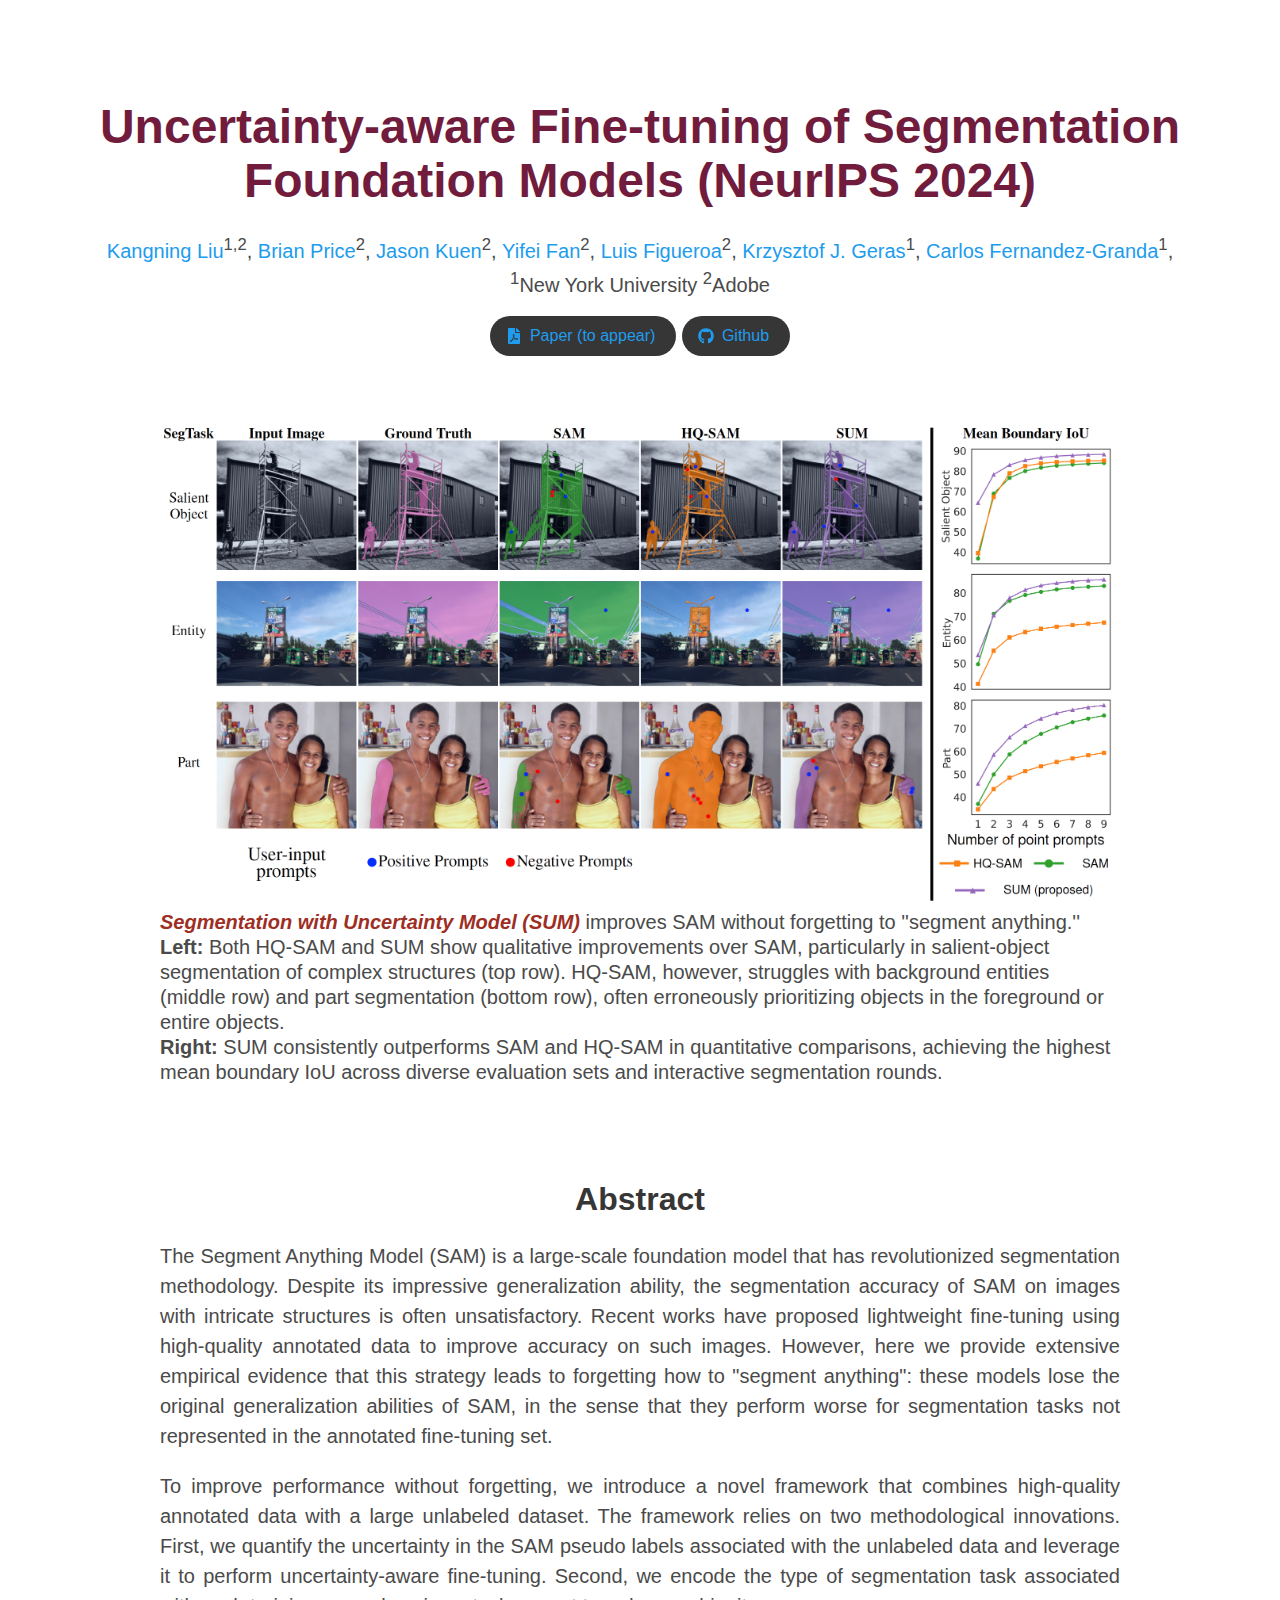
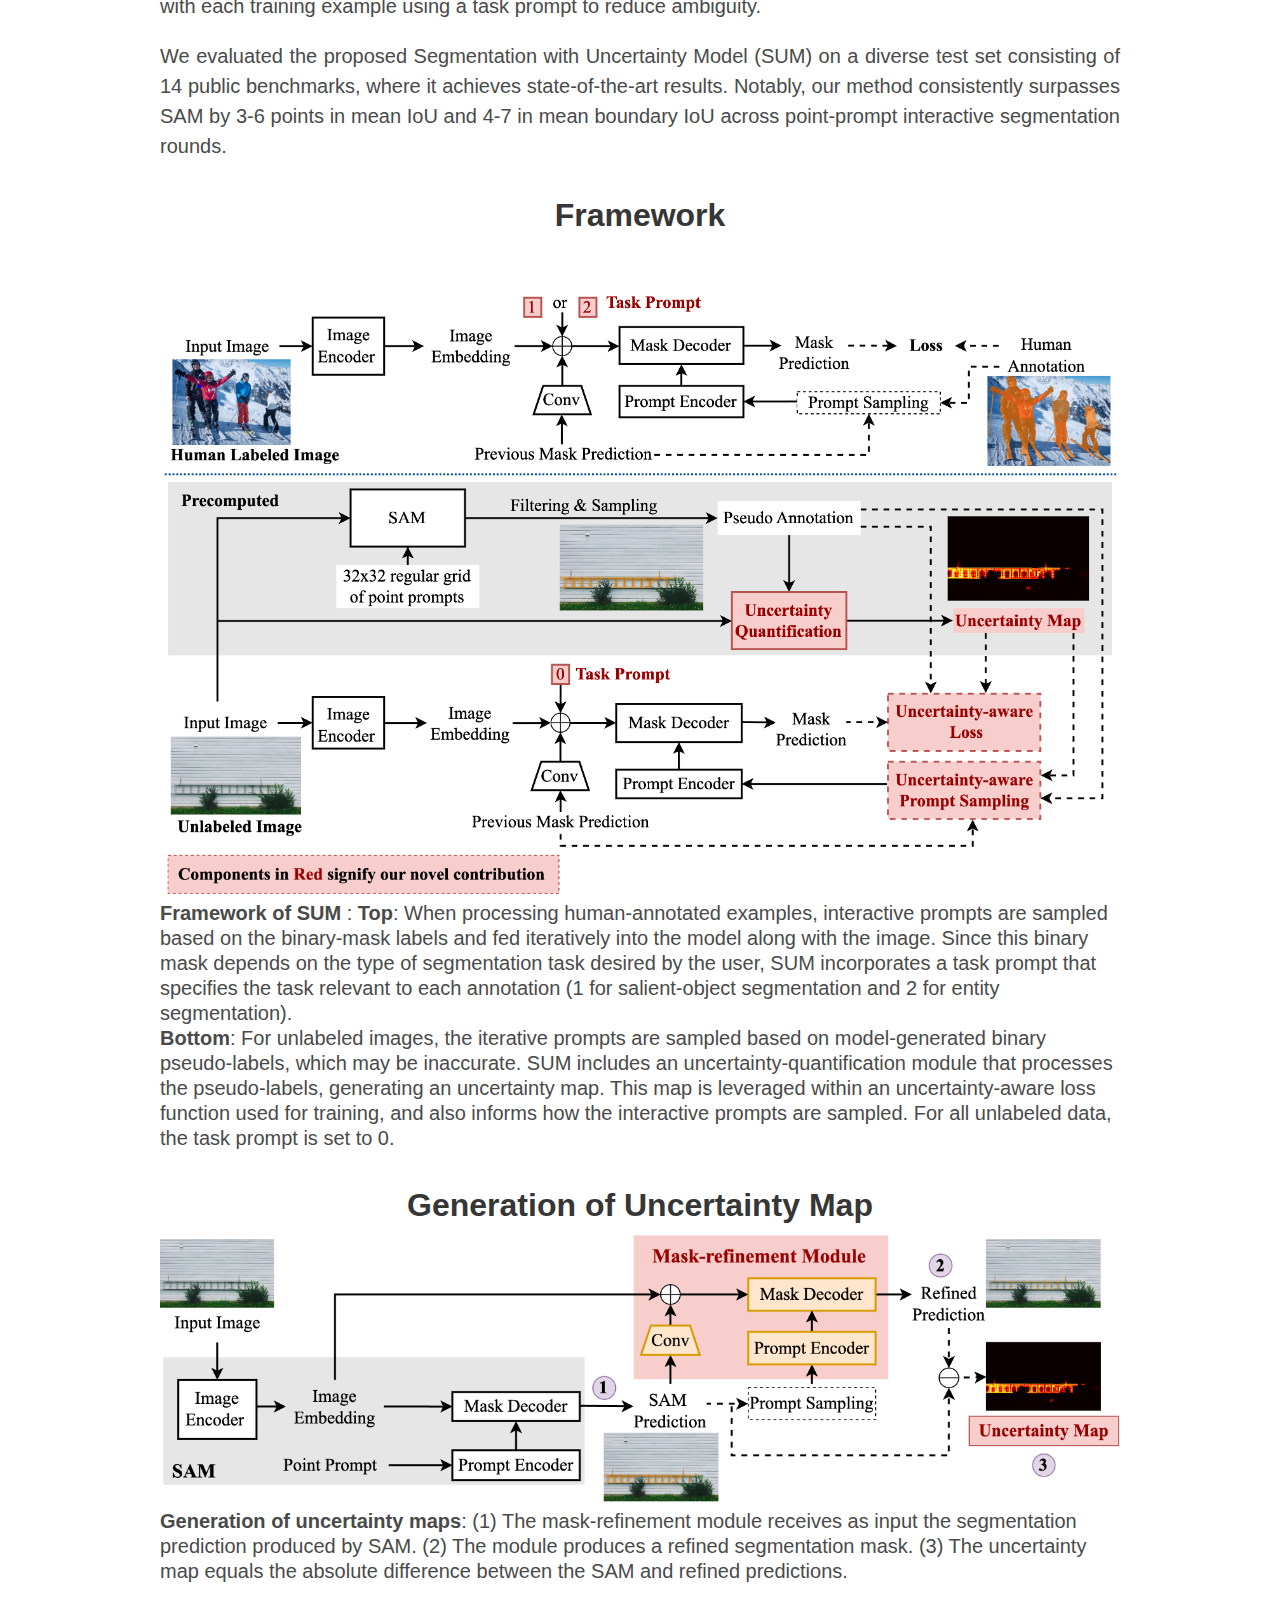
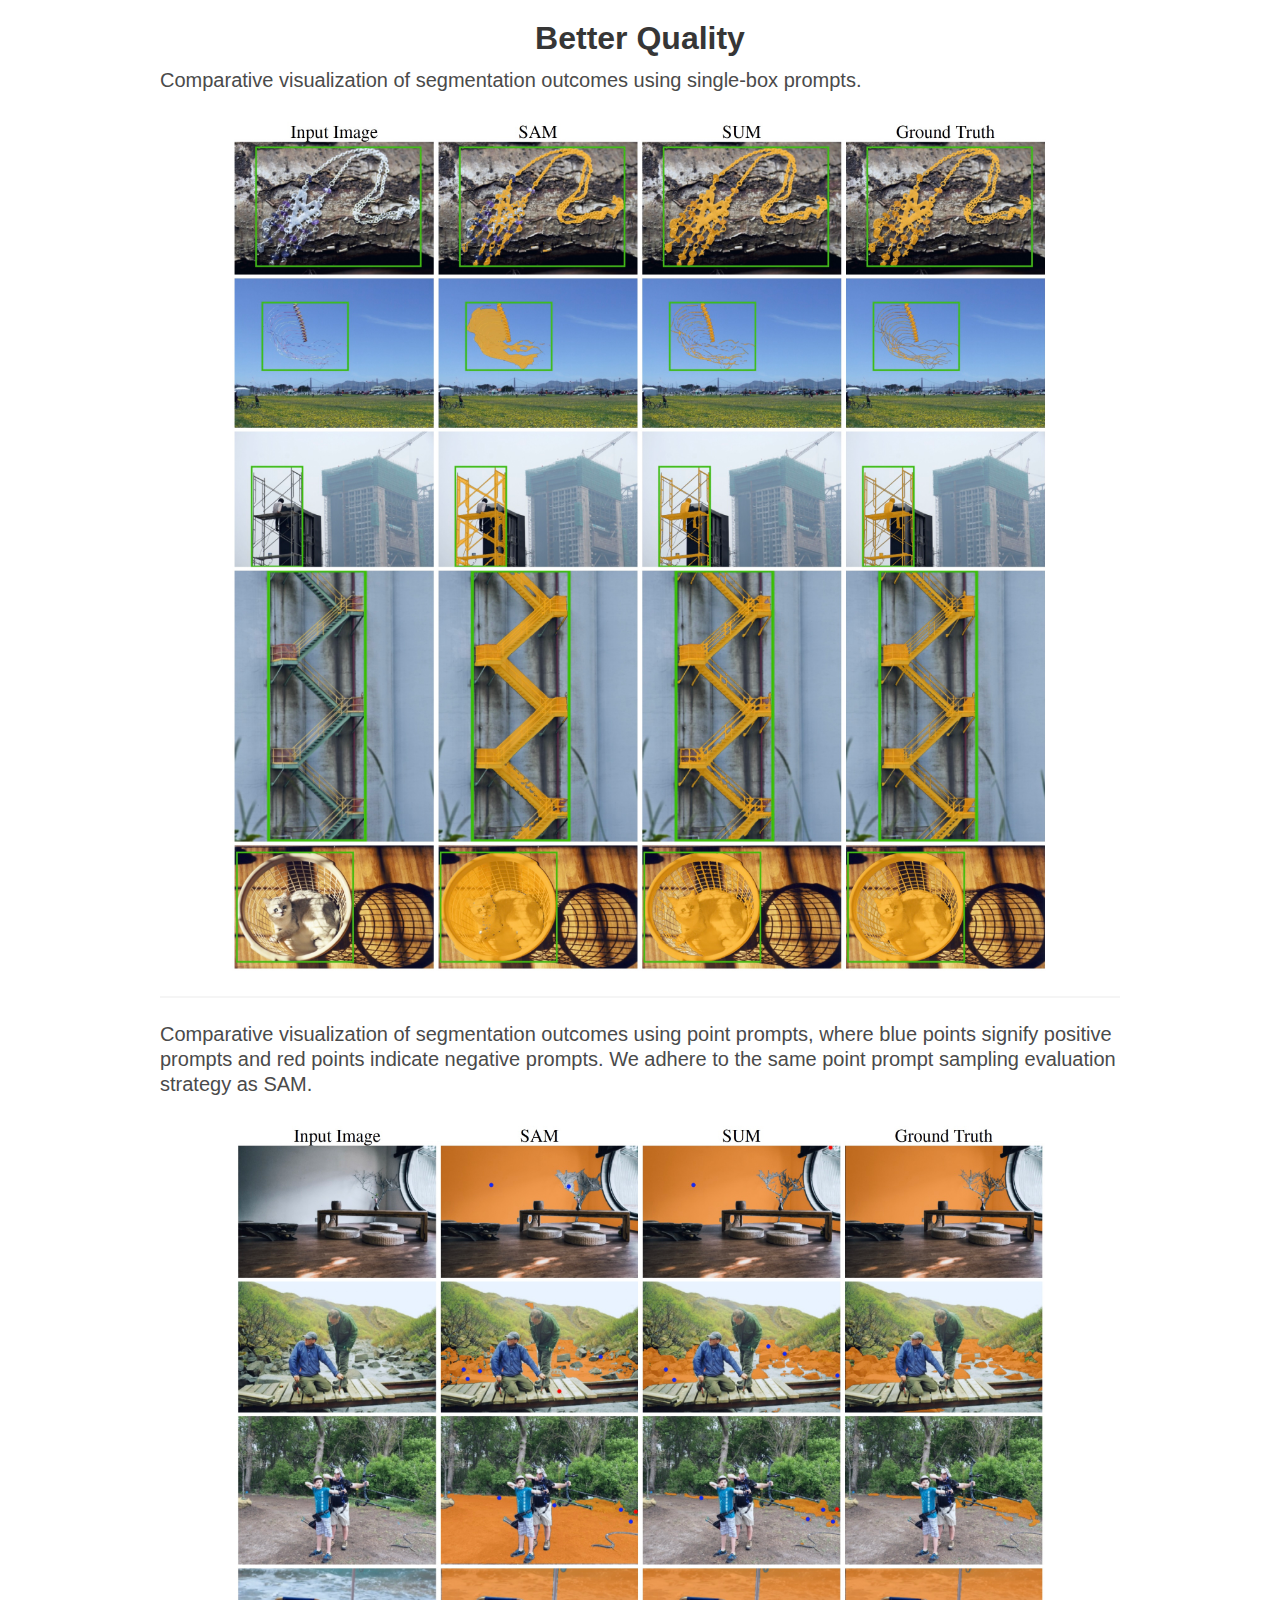
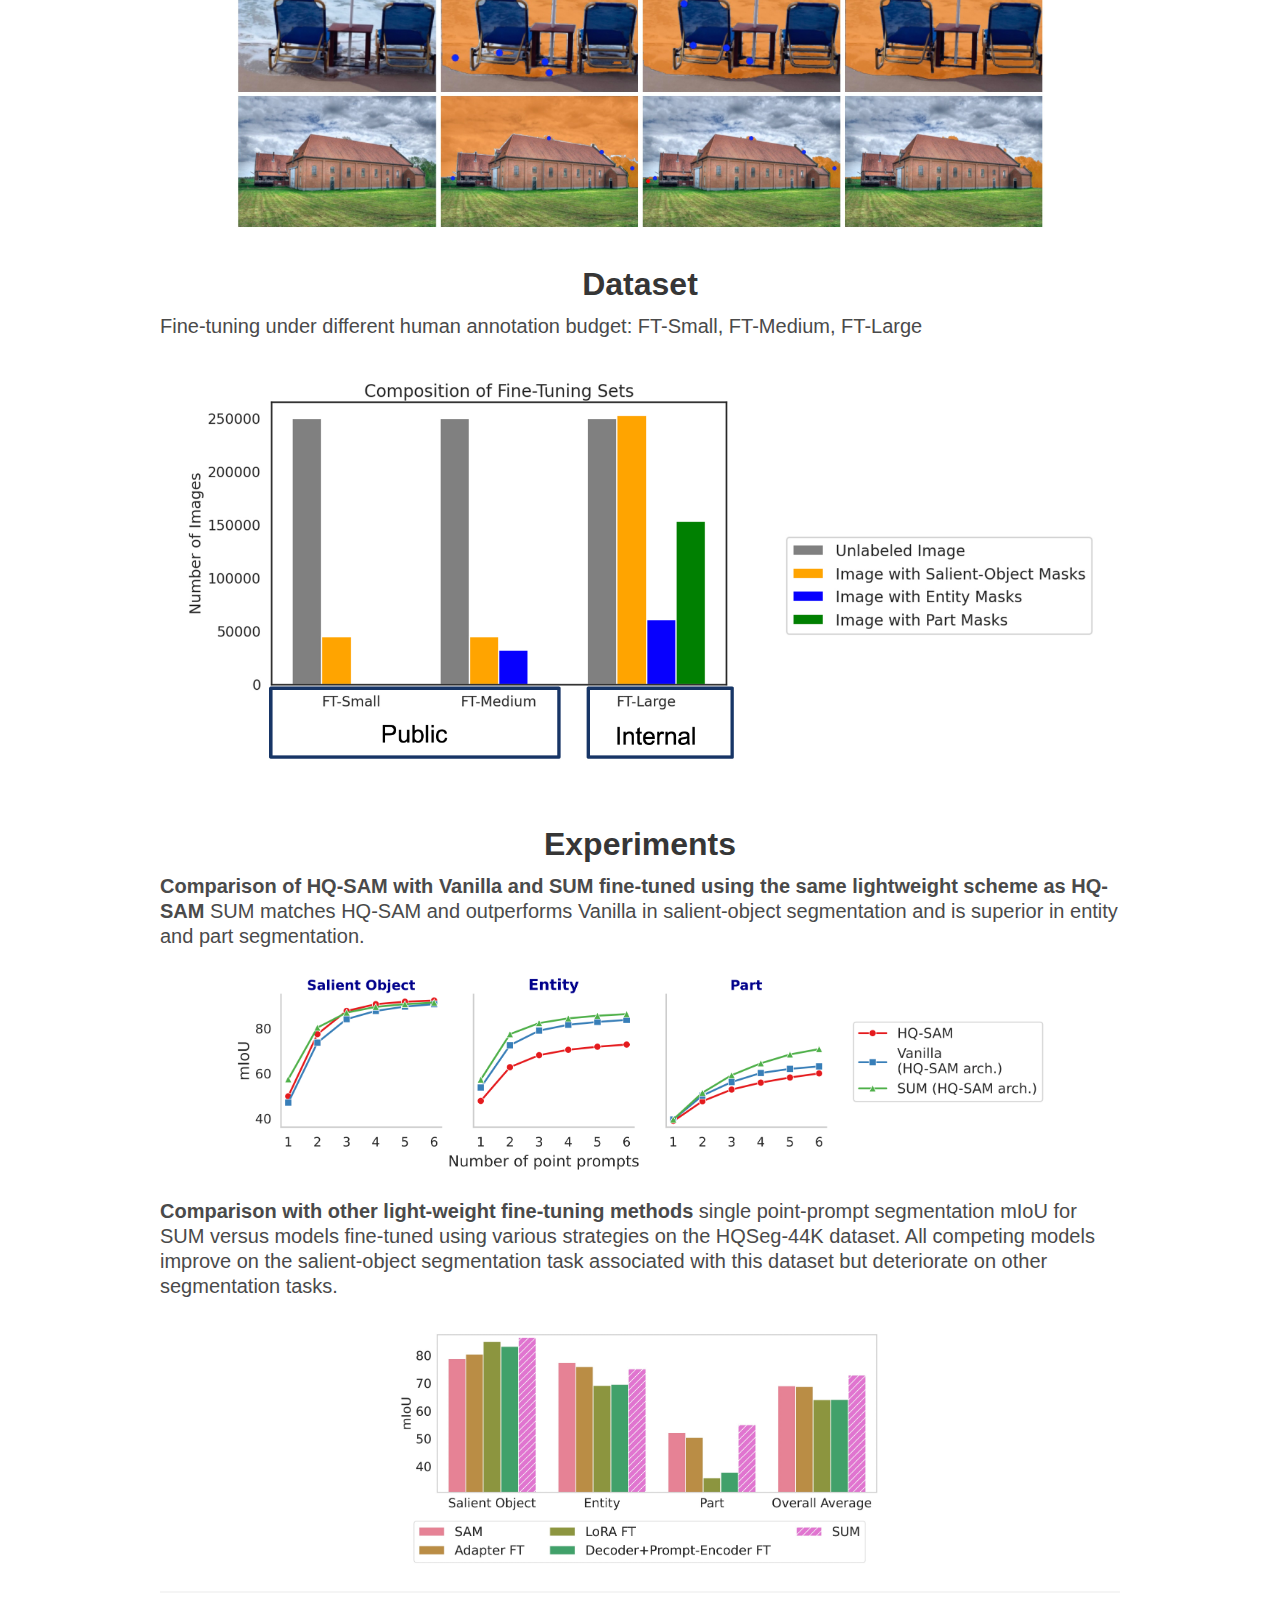
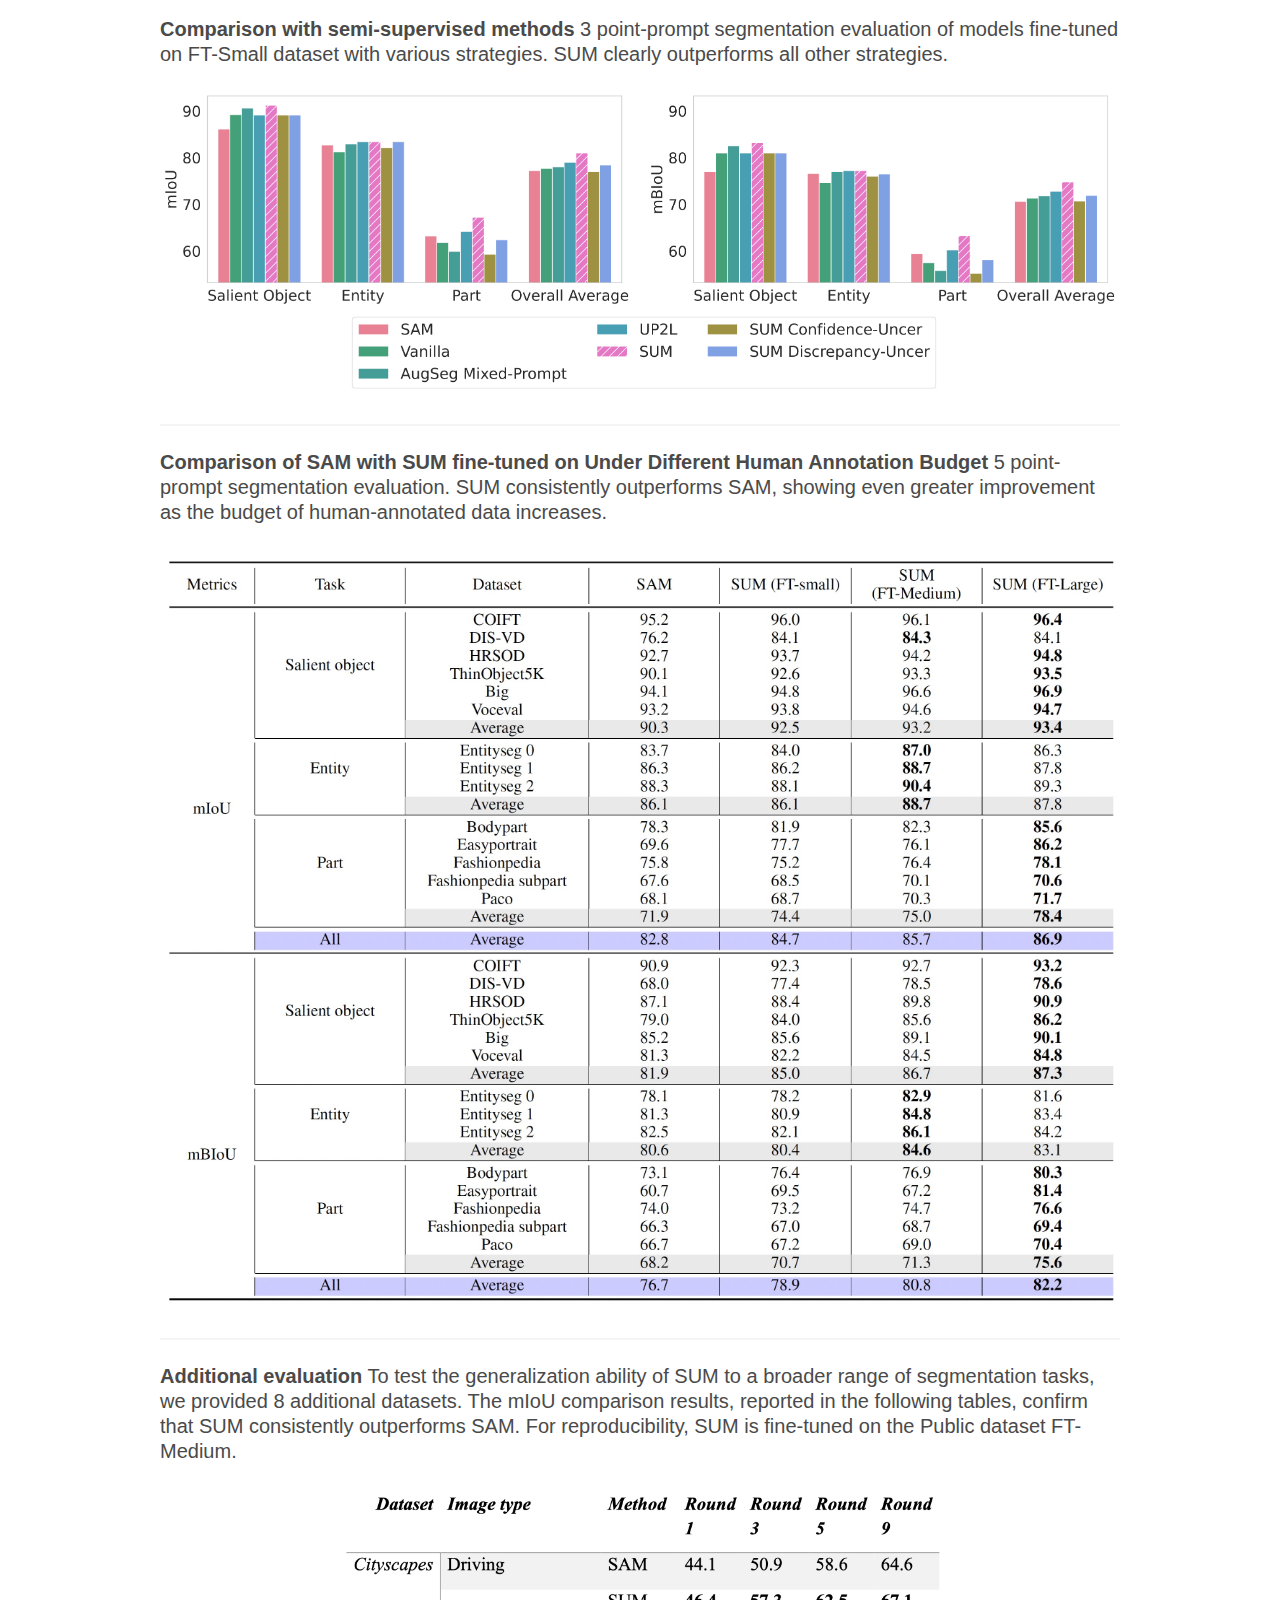
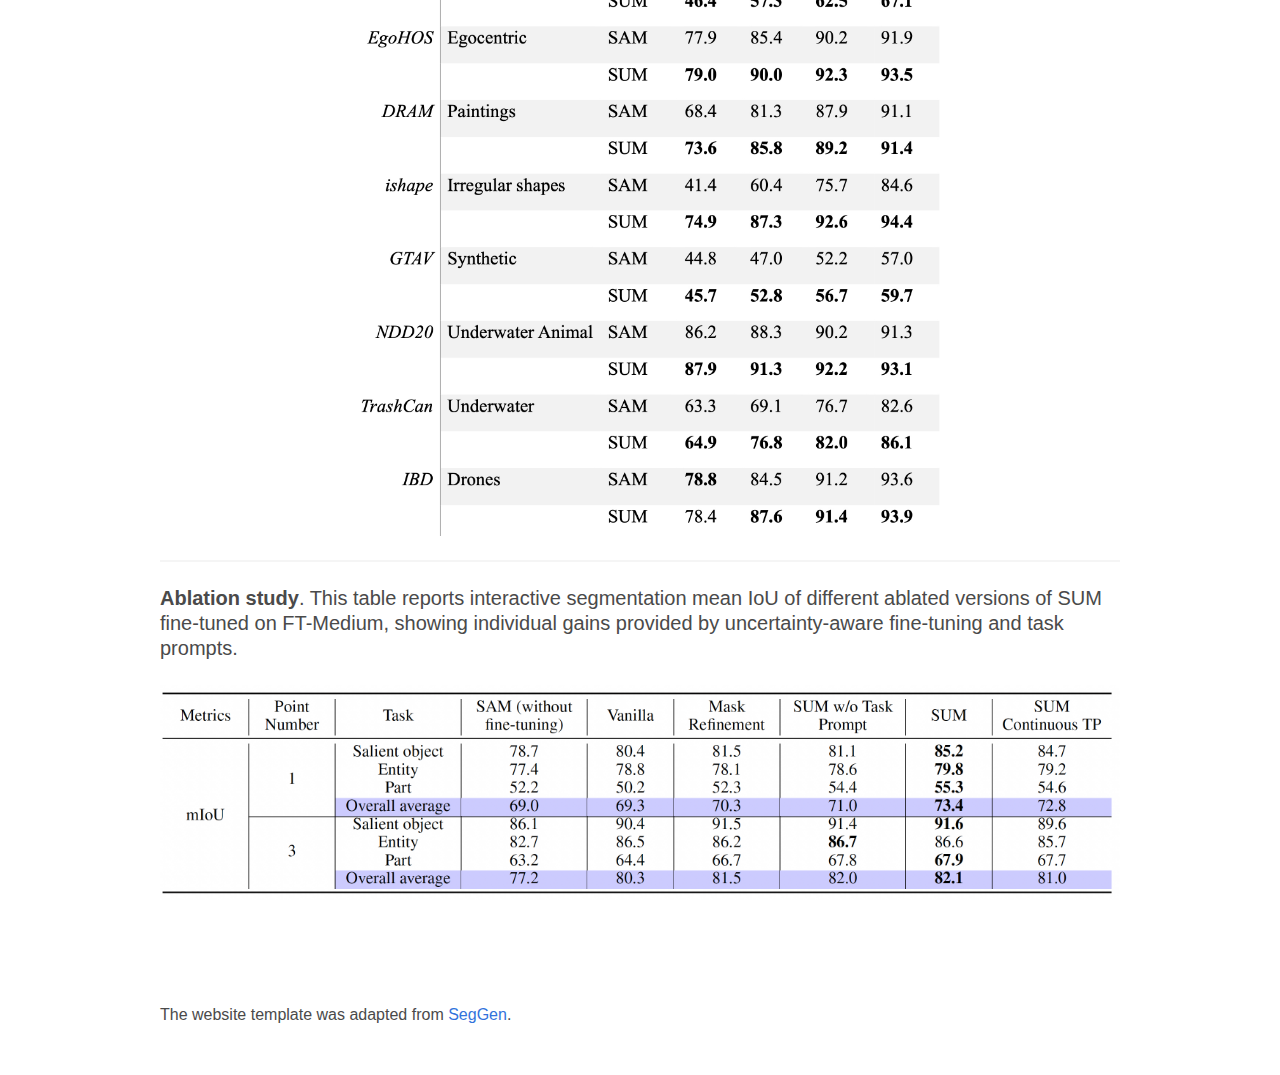
==== SUM_website/index.html @ d3a973ac "minor update" ====
<!DOCTYPE html>
<!-- saved from url=(0031)https://seggenerator.github.io/ -->
<html>
<head>
    <meta http-equiv="Content-Type" content="text/html; charset=UTF-8">

    <meta name="description" content="SegGen">
    <meta name="keywords" content="SegGen">
    <meta name="viewport" content="width=device-width, initial-scale=1">
    <!--    <meta property="og:image" content="./static/img/logo.png">-->
    <style type="text/css">svg:not(:root).svg-inline--fa {
        overflow: visible
    }

    .svg-inline--fa {
        display: inline-block;
        font-size: inherit;
        height: 1em;
        overflow: visible;
        vertical-align: -.125em
    }

    .svg-inline--fa.fa-lg {
        vertical-align: -.225em
    }

    .svg-inline--fa.fa-w-1 {
        width: .0625em
    }

    .svg-inline--fa.fa-w-2 {
        width: .125em
    }

    .svg-inline--fa.fa-w-3 {
        width: .1875em
    }

    .svg-inline--fa.fa-w-4 {
        width: .25em
    }

    .svg-inline--fa.fa-w-5 {
        width: .3125em
    }

    .svg-inline--fa.fa-w-6 {
        width: .375em
    }

    .svg-inline--fa.fa-w-7 {
        width: .4375em
    }

    .svg-inline--fa.fa-w-8 {
        width: .5em
    }

    .svg-inline--fa.fa-w-9 {
        width: .5625em
    }

    .svg-inline--fa.fa-w-10 {
        width: .625em
    }

    .svg-inline--fa.fa-w-11 {
        width: .6875em
    }

    .svg-inline--fa.fa-w-12 {
        width: .75em
    }

    .svg-inline--fa.fa-w-13 {
        width: .8125em
    }

    .svg-inline--fa.fa-w-14 {
        width: .875em
    }

    .svg-inline--fa.fa-w-15 {
        width: .9375em
    }

    .svg-inline--fa.fa-w-16 {
        width: 1em
    }

    .svg-inline--fa.fa-w-17 {
        width: 1.0625em
    }

    .svg-inline--fa.fa-w-18 {
        width: 1.125em
    }

    .svg-inline--fa.fa-w-19 {
        width: 1.1875em
    }

    .svg-inline--fa.fa-w-20 {
        width: 1.25em
    }

    .svg-inline--fa.fa-pull-left {
        margin-right: .3em;
        width: auto
    }

    .svg-inline--fa.fa-pull-right {
        margin-left: .3em;
        width: auto
    }

    .svg-inline--fa.fa-border {
        height: 1.5em
    }

    .svg-inline--fa.fa-li {
        width: 2em
    }

    .svg-inline--fa.fa-fw {
        width: 1.25em
    }

    .fa-layers svg.svg-inline--fa {
        bottom: 0;
        left: 0;
        margin: auto;
        position: absolute;
        right: 0;
        top: 0
    }

    .fa-layers {
        display: inline-block;
        height: 1em;
        position: relative;
        text-align: center;
        vertical-align: -.125em;
        width: 1em
    }

    .fa-layers svg.svg-inline--fa {
        -webkit-transform-origin: center center;
        transform-origin: center center
    }

    .fa-layers-counter, .fa-layers-text {
        display: inline-block;
        position: absolute;
        text-align: center
    }

    .fa-layers-text {
        left: 50%;
        top: 50%;
        -webkit-transform: translate(-50%, -50%);
        transform: translate(-50%, -50%);
        -webkit-transform-origin: center center;
        transform-origin: center center
    }

    .fa-layers-counter {
        background-color: #ff253a;
        border-radius: 1em;
        -webkit-box-sizing: border-box;
        box-sizing: border-box;
        color: #fff;
        height: 1.5em;
        line-height: 1;
        max-width: 5em;
        min-width: 1.5em;
        overflow: hidden;
        padding: .25em;
        right: 0;
        text-overflow: ellipsis;
        top: 0;
        -webkit-transform: scale(.25);
        transform: scale(.25);
        -webkit-transform-origin: top right;
        transform-origin: top right
    }

    .fa-layers-bottom-right {
        bottom: 0;
        right: 0;
        top: auto;
        -webkit-transform: scale(.25);
        transform: scale(.25);
        -webkit-transform-origin: bottom right;
        transform-origin: bottom right
    }

    .fa-layers-bottom-left {
        bottom: 0;
        left: 0;
        right: auto;
        top: auto;
        -webkit-transform: scale(.25);
        transform: scale(.25);
        -webkit-transform-origin: bottom left;
        transform-origin: bottom left
    }

    .fa-layers-top-right {
        right: 0;
        top: 0;
        -webkit-transform: scale(.25);
        transform: scale(.25);
        -webkit-transform-origin: top right;
        transform-origin: top right
    }

    .fa-layers-top-left {
        left: 0;
        right: auto;
        top: 0;
        -webkit-transform: scale(.25);
        transform: scale(.25);
        -webkit-transform-origin: top left;
        transform-origin: top left
    }

    .fa-lg {
        font-size: 1.3333333333em;
        line-height: .75em;
        vertical-align: -.0667em
    }

    .fa-xs {
        font-size: .75em
    }

    .fa-sm {
        font-size: .875em
    }

    .fa-1x {
        font-size: 1em
    }

    .fa-2x {
        font-size: 2em
    }

    .fa-3x {
        font-size: 3em
    }

    .fa-4x {
        font-size: 4em
    }

    .fa-5x {
        font-size: 5em
    }

    .fa-6x {
        font-size: 6em
    }

    .fa-7x {
        font-size: 7em
    }

    .fa-8x {
        font-size: 8em
    }

    .fa-9x {
        font-size: 9em
    }

    .fa-10x {
        font-size: 10em
    }

    .fa-fw {
        text-align: center;
        width: 1.25em
    }

    .fa-ul {
        list-style-type: none;
        margin-left: 2.5em;
        padding-left: 0
    }

    .fa-ul > li {
        position: relative
    }

    .fa-li {
        left: -2em;
        position: absolute;
        text-align: center;
        width: 2em;
        line-height: inherit
    }

    .fa-border {
        border: solid .08em #eee;
        border-radius: .1em;
        padding: .2em .25em .15em
    }

    .fa-pull-left {
        float: left
    }

    .fa-pull-right {
        float: right
    }

    .fa.fa-pull-left, .fab.fa-pull-left, .fal.fa-pull-left, .far.fa-pull-left, .fas.fa-pull-left {
        margin-right: .3em
    }

    .fa.fa-pull-right, .fab.fa-pull-right, .fal.fa-pull-right, .far.fa-pull-right, .fas.fa-pull-right {
        margin-left: .3em
    }

    .fa-spin {
        -webkit-animation: fa-spin 2s infinite linear;
        animation: fa-spin 2s infinite linear
    }

    .fa-pulse {
        -webkit-animation: fa-spin 1s infinite steps(8);
        animation: fa-spin 1s infinite steps(8)
    }

    @-webkit-keyframes fa-spin {
        0% {
            -webkit-transform: rotate(0);
            transform: rotate(0)
        }
        100% {
            -webkit-transform: rotate(360deg);
            transform: rotate(360deg)
        }
    }

    @keyframes fa-spin {
        0% {
            -webkit-transform: rotate(0);
            transform: rotate(0)
        }
        100% {
            -webkit-transform: rotate(360deg);
            transform: rotate(360deg)
        }
    }

    .fa-rotate-90 {
        -webkit-transform: rotate(90deg);
        transform: rotate(90deg)
    }

    .fa-rotate-180 {
        -webkit-transform: rotate(180deg);
        transform: rotate(180deg)
    }

    .fa-rotate-270 {
        -webkit-transform: rotate(270deg);
        transform: rotate(270deg)
    }

    .fa-flip-horizontal {
        -webkit-transform: scale(-1, 1);
        transform: scale(-1, 1)
    }

    .fa-flip-vertical {
        -webkit-transform: scale(1, -1);
        transform: scale(1, -1)
    }

    .fa-flip-both, .fa-flip-horizontal.fa-flip-vertical {
        -webkit-transform: scale(-1, -1);
        transform: scale(-1, -1)
    }

    :root .fa-flip-both, :root .fa-flip-horizontal, :root .fa-flip-vertical, :root .fa-rotate-180, :root .fa-rotate-270, :root .fa-rotate-90 {
        -webkit-filter: none;
        filter: none
    }

    .fa-stack {
        display: inline-block;
        height: 2em;
        position: relative;
        width: 2.5em
    }

    .fa-stack-1x, .fa-stack-2x {
        bottom: 0;
        left: 0;
        margin: auto;
        position: absolute;
        right: 0;
        top: 0
    }

    .svg-inline--fa.fa-stack-1x {
        height: 1em;
        width: 1.25em
    }

    .svg-inline--fa.fa-stack-2x {
        height: 2em;
        width: 2.5em
    }

    .fa-inverse {
        color: #fff
    }

    .sr-only {
        border: 0;
        clip: rect(0, 0, 0, 0);
        height: 1px;
        margin: -1px;
        overflow: hidden;
        padding: 0;
        position: absolute;
        width: 1px
    }

    .sr-only-focusable:active, .sr-only-focusable:focus {
        clip: auto;
        height: auto;
        margin: 0;
        overflow: visible;
        position: static;
        width: auto
    }

    .svg-inline--fa .fa-primary {
        fill: var(--fa-primary-color, currentColor);
        opacity: 1;
        opacity: var(--fa-primary-opacity, 1)
    }

    .svg-inline--fa .fa-secondary {
        fill: var(--fa-secondary-color, currentColor);
        opacity: .4;
        opacity: var(--fa-secondary-opacity, .4)
    }

    .svg-inline--fa.fa-swap-opacity .fa-primary {
        opacity: .4;
        opacity: var(--fa-secondary-opacity, .4)
    }

    .svg-inline--fa.fa-swap-opacity .fa-secondary {
        opacity: 1;
        opacity: var(--fa-primary-opacity, 1)
    }

    .svg-inline--fa mask .fa-primary, .svg-inline--fa mask .fa-secondary {
        fill: #000
    }

    .fad.fa-inverse {
        color: #fff
    }</style>


    <title>
        SUM: Uncertainty-aware Fine-tuning of Segmentation Foundation Models (NeurIPS 2024)
    </title>

    <script>
        window.dataLayer = window.dataLayer || [];

        function gtag() {
            dataLayer.push(arguments);
        }

        gtag('js', new Date());

        gtag('config', 'G-EDF010G6PN');


    </script>


    <script src="./files/jquery.min.js"></script>
    <script type="text/javascript" src="./files/jquery-1.11.0.min.js"></script>
    <script type="text/javascript" src="./files/jquery-migrate-1.2.1.min.js"></script>
    <script src="./files/interact.min.js"></script>

    <link href="./files/css" rel="stylesheet">

    <link rel="stylesheet" type="text/css" href="./files/slick.css">
    <link rel="stylesheet" type="text/css" href="./files/slick-theme.css">

    <link rel="stylesheet" href="./files/bulma.min.css">
    <link rel="stylesheet" href="./files/bulma-slider.min.css">
    <link rel="stylesheet" href="./files/fontawesome.all.min.css">
    <link rel="stylesheet" href="./files/academicons.min.css">
    <link rel="stylesheet" href="./files/index.css">

    <script defer="" src="./files/fontawesome.all.min.js"></script>
    <script src="./files/bulma-slider.min.js"></script>
    <script src="./files/index.js"></script>

</head>
<body style="">

<nav class="navbar" role="navigation" aria-label="main navigation">
    <div class="navbar-brand">
        <a role="button" class="navbar-burger" aria-label="menu" aria-expanded="false">
            <span aria-hidden="true"></span>
            <span aria-hidden="true"></span>
            <span aria-hidden="true"></span>
        </a>
    </div>
    <div class="navbar-menu">
        <div class="navbar-start" style="flex-grow: 1; justify-content: center;">
            <!-- <a class="navbar-item" href="https://sites.google.com/site/yhrspace/">
            <span class="icon">
                <i class="fas fa-home"></i>
            </span>
            </a> -->

            <!-- <div class="navbar-item has-dropdown is-hoverable">
              <a class="navbar-link">
                More Research
              </a>
              <div class="navbar-dropdown">
                <a class="navbar-item" href="https://hypernerf.github.io">
                  HyperNeRF
                </a>
                <a class="navbar-item" href="https://nerfies.github.io">
                  Nerfies
                </a>
                <a class="navbar-item" href="https://latentfusion.github.io">
                  LatentFusion
                </a>
                <a class="navbar-item" href="https://photoshape.github.io">
                  PhotoShape
                </a>
              </div>
            </div> -->
        </div>

    </div>
</nav>


<section class="hero">
    <div class="hero-body">
        <div class="container">
            <div class="columns is-centered">
                <!--        <div class="column is-2 has-text-centered">-->
                <!--          <img src="./files/logo.svg" height="100%" alt="logo">-->
                <!--        </div>-->
            </div>
            <div class="container has-text-centered">
                <h1 class="title is-1 publication-title">
                    <span style="color: #711c3d"> Uncertainty-aware Fine-tuning of Segmentation Foundation Models (NeurIPS 2024)</span>
                </h1>
                <div class="is-size-5 publication-authors">
                    <div class="author-block">
                        <a href="https://kangning-liu.github.io/">Kangning Liu</a><sup>1,2</sup>,
                    </div>
                    <div class="author-block">
                        <a href="https://research.adobe.com/person/brian-price/">Brian Price</a><sup>2</sup>,
                    </div>
                    <div class="author-block">
                        <a href="https://research.adobe.com/person/jason-kuen/">Jason Kuen</a><sup>2</sup>,
                    </div>
                    <div class="author-block">
                        <a href="https://openreview.net/profile?id=~Yifei_Fan1">Yifei Fan</a><sup>2</sup>,
                    </div>
                    <div class="author-block">
                        <a href="https://luisf.me/">Luis Figueroa</a><sup>2</sup>,
                    </div>
                    <div class="author-block">
                        <a href="https://cs.nyu.edu/~kgeras/">Krzysztof J. Geras</a><sup>1</sup>,
                    </div>
                    <div class="author-block">
                        <a href="https://math.nyu.edu/~cfgranda/">Carlos Fernandez-Granda</a><sup>1</sup>,
                    </div>
                    <div class="is-size-5 publication-authors">
                        <span class="author-block"><sup>1</sup>New York University</span>
                        <span class="author-block"><sup>2</sup>Adobe</span>
                    </div>
                    <!-- <div class="is-size-6 publication-authors">
                      <span class="author-block"><sup>*</sup>Most work done during internship at Adobe Research</span>
                    </div> -->

                    <div class="column has-text-centered">
                        <div class="publication-links">
                            <!-- PDF Link. -->
                            <!-- <span class="link-block">
                                <a href="https://arxiv.org/pdf/2106.13228.pdf"
                                   class="external-link button is-normal is-rounded is-dark">
                                  <span class="icon">
                                      <i class="fas fa-file-pdf"></i>
                                  </span>
                                  <span>Paper</span>
                                </a>
                              </span> -->
                            <span class="link-block">

                <a href="" class="external-link button is-normal is-rounded is-dark">
                    <span class="icon">
                      <svg class="svg-inline--fa fa-file-pdf fa-w-12" aria-hidden="true" focusable="false"
                           data-prefix="fas" data-icon="file-pdf" role="img" xmlns="http://www.w3.org/2000/svg"
                           viewBox="0 0 384 512" data-fa-i2svg=""><path fill="currentColor"
                                                                        d="M181.9 256.1c-5-16-4.9-46.9-2-46.9 8.4 0 7.6 36.9 2 46.9zm-1.7 47.2c-7.7 20.2-17.3 43.3-28.4 62.7 18.3-7 39-17.2 62.9-21.9-12.7-9.6-24.9-23.4-34.5-40.8zM86.1 428.1c0 .8 13.2-5.4 34.9-40.2-6.7 6.3-29.1 24.5-34.9 40.2zM248 160h136v328c0 13.3-10.7 24-24 24H24c-13.3 0-24-10.7-24-24V24C0 10.7 10.7 0 24 0h200v136c0 13.2 10.8 24 24 24zm-8 171.8c-20-12.2-33.3-29-42.7-53.8 4.5-18.5 11.6-46.6 6.2-64.2-4.7-29.4-42.4-26.5-47.8-6.8-5 18.3-.4 44.1 8.1 77-11.6 27.6-28.7 64.6-40.8 85.8-.1 0-.1.1-.2.1-27.1 13.9-73.6 44.5-54.5 68 5.6 6.9 16 10 21.5 10 17.9 0 35.7-18 61.1-61.8 25.8-8.5 54.1-19.1 79-23.2 21.7 11.8 47.1 19.5 64 19.5 29.2 0 31.2-32 19.7-43.4-13.9-13.6-54.3-9.7-73.6-7.2zM377 105L279 7c-4.5-4.5-10.6-7-17-7h-6v128h128v-6.1c0-6.3-2.5-12.4-7-16.9zm-74.1 255.3c4.1-2.7-2.5-11.9-42.8-9 37.1 15.8 42.8 9 42.8 9z"></path></svg>
                                <!-- <i class="fas fa-file-pdf"></i> Font Awesome fontawesome.com -->
                  </span>
                  <span>Paper (to appear)</span>
                </a>
            </span>



                            <span class="link-block">
              <a href="https://github.com/Kangningthu/SUM"
                 class="external-link button is-normal is-rounded is-dark">
                <span class="icon">
                    <i class="fab fa-github"></i>
                </span>
                <span>Github</span>
                </a>
            </span>
                            <!-- Dataset Link. -->
                            <!-- <span class="link-block">
                              <a href="https://github.com/google/hypernerf/releases/tag/v0.1"
                                 class="external-link button is-normal is-rounded is-dark">
                                <span class="icon">
                                    <i class="far fa-images"></i>
                                </span>
                                <span>Data</span>
                                </a>
                              </span> -->
                        </div>
                    </div>
                </div>
            </div>
        </div>
    </div>
</section>

<section class="hero teaser">
    <div class="hero-body">
        <div class="container is-max-desktop">
            <!-- <video id="teaser" autoplay controls muted loop playsinline height="100%">
              <source src="./static/images/teaser.mp4"
                      type="video/mp4">
            </video> -->
            <img src="./files/overall_result.jpg" height="100%">
            <h2 class="subtitle has-text">
                <font color="#9e2e23"><b><i>Segmentation with Uncertainty Model (SUM)</i></b></font> improves SAM
                without forgetting to ''segment anything.''
                <br>
                <b>Left:</b> Both HQ-SAM and SUM show qualitative improvements over SAM, particularly in salient-object
                segmentation of complex structures (top row). HQ-SAM, however, struggles with background entities
                (middle row) and part segmentation (bottom row), often erroneously prioritizing objects in the
                foreground or entire objects.
                <br>
                <b>Right:</b> SUM consistently outperforms SAM and HQ-SAM in quantitative comparisons, achieving the
                highest mean boundary IoU across diverse evaluation sets and interactive segmentation rounds.
            </h2>
        </div>
    </div>
</section>


<section class="section">
    <div class="container is-max-desktop">

        <!-- Abstract. -->
        <div class="columns is-centered has-text-centered">
            <div class="column is-full">
                <h2 class="title is-3">Abstract</h2>
                <div class="content has-text-justified" style="font-size: 20px;">
                    <p>
                        The Segment Anything Model (SAM) is a large-scale foundation model that has revolutionized
                        segmentation methodology. Despite its impressive generalization ability, the segmentation
                        accuracy of SAM on images with intricate structures is often unsatisfactory. Recent works have
                        proposed lightweight fine-tuning using high-quality annotated data to improve accuracy on such
                        images. However, here we provide extensive empirical evidence that this strategy leads to
                        forgetting how to "segment anything": these models lose the original generalization abilities of
                        SAM, in the sense that they perform worse for segmentation tasks not represented in the
                        annotated fine-tuning set.
                    </p>
                    <p>
                        To improve performance without forgetting, we introduce a novel framework that combines
                        high-quality annotated data with a large unlabeled dataset. The framework relies on two
                        methodological innovations. First, we quantify the uncertainty in the SAM pseudo labels
                        associated with the unlabeled data and leverage it to perform uncertainty-aware fine-tuning.
                        Second, we encode the type of segmentation task associated with each training example using a
                        task prompt to reduce ambiguity.
                    </p>
                    <p>
                        We evaluated the proposed Segmentation with Uncertainty Model (SUM) on a diverse test set
                        consisting of 14 public benchmarks, where it achieves state-of-the-art results. Notably, our
                        method consistently surpasses SAM by 3-6 points in mean IoU and 4-7 in mean boundary IoU across
                        point-prompt interactive segmentation rounds.
                    </p>
                </div>
            </div>
        </div>
        <!--/ Abstract. -->

        <!-- Paper video. -->
        <!-- <div class="columns is-centered has-text-centered">
          <div class="column is-four-fifths">
            <h2 class="title is-2">Video</h2>
            <div class="publication-video">
              <iframe width="640" height="480" src="https://www.youtube.com/embed/qzgdE_ghkaI"
                      title="YouTube video player" frameborder="0"
                      allow="accelerometer; clipboard-write; encrypted-media; gyroscope; picture-in-picture"
                      allowfullscreen></iframe>
            </div>
          </div>
        </div> -->
        <!--/ Paper video. -->
    </div>
</section>


<section class="hero teaser">
    <div class="hero-body">
        <div class="container is-max-desktop">
            <div class="columns is-centered has-text-centered">
                <h2 class="title is-3 centered">Framework</h2>
            </div>
            <div class="container is-max-desktop">
                <img src="./files/framework_website.png" height="100%">
                <h2 class="subtitle has-text">
                    <b>Framework of SUM </b>:
                    <b>Top</b>: When processing human-annotated examples, interactive prompts are sampled based on the
                    binary-mask labels and fed iteratively into the model along with the image. Since this binary mask
                    depends on the type of segmentation task desired by the user, SUM incorporates a task prompt that
                    specifies the task relevant to each annotation (1 for salient-object segmentation and 2 for entity
                    segmentation).
                    <br>
                    <b>Bottom</b>: For unlabeled images, the iterative prompts are sampled based on model-generated
                    binary pseudo-labels, which may be inaccurate. SUM includes an uncertainty-quantification module
                    that processes the pseudo-labels, generating an uncertainty map. This map is leveraged within an
                    uncertainty-aware loss function used for training, and also informs how the interactive prompts are
                    sampled. For all unlabeled data, the task prompt is set to 0.
                </h2>
            </div>
        </div>
    </div>
</section>


<section class="hero teaser">
    <div class="hero-body">
        <div class="container is-max-desktop">
            <div class="columns is-centered has-text-centered">
                <h2 class="title is-3 centered">Generation of Uncertainty Map</h2>
            </div>
            <div class="container is-max-desktop">
                <img src="./files/uncertaintyquantification.png" height="100%">
                <h2 class="subtitle has-text">
                    <b>Generation of uncertainty maps</b>: (1) The mask-refinement module receives as input the
                    segmentation prediction produced by SAM. (2) The module produces a refined segmentation mask. (3)
                    The uncertainty map equals the absolute difference between the SAM and refined predictions.
                </h2>
            </div>
        </div>
    </div>
</section>


<section class="hero teaser">
    <div class="hero-body">
        <div class="container is-max-desktop">
            <div class="columns is-centered has-text-centered">
                <h2 class="title is-3 centered">Better Quality</h2>
            </div>

            <div class="block">
                <h2 class="subtitle has-text">
                    Comparative visualization of segmentation outcomes using single-box prompts.
                </h2>
                <div style="display: grid; place-items: center;">
                    <img src="./files/example3.jpg" style="width: 85%; height: auto;"></div>
            </div>
            <hr>
            <div class="block">
                <h2 class="subtitle has-text">
                    Comparative visualization of segmentation outcomes using point prompts, where blue points signify
                    positive prompts and red points indicate negative prompts. We adhere to the same point prompt
                    sampling evaluation strategy as SAM.
                </h2>
                <div style="display: grid; place-items: center;">
                    <img src="./files/example2.jpg" style="width: 85%; height: auto;"></div>
            </div>
        </div>
    </div>
</section>


<section class="hero teaser">
    <div class="hero-body">
        <div class="container is-max-desktop">
            <div class="columns is-centered has-text-centered">
                <h2 class="title is-3 centered">Dataset</h2>
            </div>
            <h2 class="subtitle has-text">
                Fine-tuning under different human annotation budget: FT-Small, FT-Medium, FT-Large
            </h2>
            <img src="./files/fig_dataset.jpg" height="100%">
        </div>
    </div>
</section>


<section class="hero teaser">
    <div class="hero-body">
        <div class="container is-max-desktop">
            <div class="columns is-centered has-text-centered">
                <h2 class="title is-3 centered">Experiments</h2>
            </div>

            <div class="block">
                <h2 class="subtitle has-text">
                    <b> Comparison of HQ-SAM with Vanilla and SUM fine-tuned using the same lightweight
                        scheme as HQ-SAM</b> SUM matches HQ-SAM and outperforms Vanilla in salient-object segmentation
                    and is superior in entity and part segmentation.
                </h2>
                <div style="display: grid; place-items: center;">
                    <img src="./files/merged_iou_clean_HQSeg-44k-f1.png" style="width: 85%; height: auto;">
                </div>
            </div>


            <div class="block">
                <h2 class="subtitle has-text">
                    <b> Comparison with other light-weight fine-tuning methods</b> single point-prompt segmentation mIoU
                    for SUM versus models
                    fine-tuned using various strategies on the HQSeg-44K dataset. All competing models improve on the
                    salient-object segmentation task associated with this dataset but deteriorate on other segmentation
                    tasks.</h2>
                <div style="display: grid; place-items: center;">
                    <img src="./files/table_lw_ft.jpg" style="width: 50%; height: auto;">
                </div>
            </div>

            <hr>
            <div class="block">
                <h2 class="subtitle has-text">
                    <b>Comparison with semi-supervised methods</b> 3 point-prompt segmentation evaluation of models
                    fine-tuned on FT-Small dataset with various strategies. SUM clearly outperforms all other
                    strategies.
                </h2>
                <img src="./files/Semi_3point_seg_w_sum.png">
            </div>
            <!--       <img src="./files/table_ft_small.jpg">-->
            <hr>

            <div class="block">
                <h2 class="subtitle has-text">
                    <b> Comparison of SAM with SUM fine-tuned on Under Different Human Annotation Budget</b> 5
                    point-prompt
                    segmentation evaluation. SUM consistently outperforms SAM, showing even greater improvement as the
                    budget of human-annotated data increases.
                </h2>
                <img src="./files/table_sum_diff_budgets.jpg" style="width: 100%; height: auto;">
            </div>

            <hr>

            <div class="block">
                <h2 class="subtitle has-text">
                    <b> Additional evaluation</b> To test the generalization ability of SUM to a broader range of
                    segmentation tasks, we provided 8 additional datasets.
                    The mIoU comparison results, reported in the following tables, confirm that SUM consistently
                    outperforms
                    SAM. For reproducibility, SUM is fine-tuned on the Public dataset FT-Medium.
                </h2>
                <div style="display: grid; place-items: center;">
                    <img src="./files/table_additional_evaluation.jpg" style="width: 65%; height: auto;">
                </div>
            </div>

            <hr>

            <div class="block">
                <h2 class="subtitle has-text">
                    <b>Ablation study</b>. This table reports interactive segmentation mean IoU of different ablated
                    versions of SUM fine-tuned on FT-Medium, showing individual gains provided by uncertainty-aware
                    fine-tuning and task prompts.
                </h2>
                <img src="./files/table_ablation.jpg">
            </div>
        </div>
    </div>
    <!--    </div>-->
</section>


<!--<section class="section" id="BibTeX">-->
<!--  <div class="container content is-max-desktop">-->
<!--    <h2 class="title">BibTeX</h2>-->
<!--    <pre><code>@article{liu,-->
<!--  title={Uncertainty-aware Fine-tuning of Segmentation Foundation Models},-->
<!--  author={Liu, Kangning; Price, Brian; Kuen, Jason; Fan, Yifei; Wei, Zijun; Figueroa, Luis; J. Geras, Krzysztof; Fernandez-Granda., Carlos},-->
<!--  journal={NeurIPS},-->
<!--  year={2024}-->
<!--}</code></pre>-->
<!--  </div>-->
<!--</section>-->


<section class="section" id="acknowledgements">
    <div class="container content is-max-desktop">
        The website template was adapted from
        <a href="https://seggenerator.github.io/">SegGen</a>.
    </div>
</section>


<script type="text/javascript" src="./files/slick.min.js"></script>


</body>
</html>
---- SUM_website/files/academicons.min.css ----
@font-face {font-family: 'Academicons';font-style: normal;font-weight: 400;font-display: block;src:url('../fonts/academicons.eot');src:url('../fonts/academicons.eot') format('embedded-opentype'), url('../fonts/academicons.ttf') format('truetype'), url('../fonts/academicons.woff') format('woff'), url('../fonts/academicons.svg') format('svg');}.ai {font-family: 'Academicons';font-weight: 400;-moz-osx-font-smoothing: grayscale;-webkit-font-smoothing: antialiased;display: inline-block;font-style: normal;font-variant: normal;text-rendering: auto;line-height: 1;}.ai-academia:before {content: "\e9af";}.ai-academia-square:before {content: "\e93d";}.ai-acclaim:before {content: "\e92e";}.ai-acclaim-square:before {content: "\e93a";}.ai-acm:before {content: "\e93c";}.ai-acm-square:before {content: "\e95d";}.ai-acmdl:before {content: "\e96a";}.ai-acmdl-square:before {content: "\e9d3";}.ai-ads:before {content: "\e9cb";}.ai-ads-square:before {content: "\e94a";}.ai-africarxiv:before {content: "\e91b";}.ai-africarxiv-square:before {content: "\e90b";}.ai-archive:before {content: "\e955";}.ai-archive-square:before {content: "\e956";}.ai-arxiv:before {content: "\e974";}.ai-arxiv-square:before {content: "\e9a6";}.ai-biorxiv:before {content: "\e9a2";}.ai-biorxiv-square:before {content: "\e98b";}.ai-ceur:before {content: "\e96d";}.ai-ceur-square:before {content: "\e92f";}.ai-ciencia-vitae:before {content: "\e912";}.ai-ciencia-vitae-square:before {content: "\e913";}.ai-clarivate:before {content: "\e924";}.ai-clarivate-square:before {content: "\e925";}.ai-closed-access:before {content: "\e942";}.ai-closed-access-square:before {content: "\e943";}.ai-conversation:before {content: "\e94c";}.ai-conversation-square:before {content: "\e915";}.ai-coursera:before {content: "\e95f";}.ai-coursera-square:before {content: "\e97f";}.ai-crossref:before {content: "\e918";}.ai-crossref-square:before {content: "\e919";}.ai-cv:before {content: "\e9a5";}.ai-cv-square:before {content: "\e90a";}.ai-datacite:before {content: "\e91c";}.ai-datacite-square:before {content: "\e91d";}.ai-dataverse:before {content: "\e9f7";}.ai-dataverse-square:before {content: "\e9e4";}.ai-dblp:before {content: "\e94f";}.ai-dblp-square:before {content: "\e93f";}.ai-depsy:before {content: "\e97a";}.ai-depsy-square:before {content: "\e94b";}.ai-doi:before {content: "\e97e";}.ai-doi-square:before {content: "\e98f";}.ai-dryad:before {content: "\e97c";}.ai-dryad-square:before {content: "\e98c";}.ai-elsevier:before {content: "\e961";}.ai-elsevier-square:before {content: "\e910";}.ai-figshare:before {content: "\e981";}.ai-figshare-square:before {content: "\e9e7";}.ai-google-scholar:before {content: "\e9d4";}.ai-google-scholar-square:before {content: "\e9f9";}.ai-hal:before {content: "\e92c";}.ai-hal-square:before {content: "\e92d";}.ai-hypothesis:before {content: "\e95a";}.ai-hypothesis-square:before {content: "\e95b";}.ai-ideas-repec:before {content: "\e9ed";}.ai-ideas-repec-square:before {content: "\e9f8";}.ai-ieee:before {content: "\e929";}.ai-ieee-square:before {content: "\e9b9";}.ai-impactstory:before {content: "\e9cf";}.ai-impactstory-square:before {content: "\e9aa";}.ai-inaturalist:before {content: "\e900";}.ai-inaturalist-square:before {content: "\e901";}.ai-inpn:before {content: "\e902";}.ai-inpn-square:before {content: "\e903";}.ai-inspire:before {content: "\e9e9";}.ai-inspire-square:before {content: "\e9fe";}.ai-isidore:before {content: "\e936";}.ai-isidore-square:before {content: "\e954";}.ai-isni:before {content: "\e957";}.ai-isni-square:before {content: "\e958";}.ai-jstor:before {content: "\e938";}.ai-jstor-square:before {content: "\e944";}.ai-lattes:before {content: "\e9b3";}.ai-lattes-square:before {content: "\e99c";}.ai-mathoverflow:before {content: "\e9f6";}.ai-mathoverflow-square:before {content: "\e97b";}.ai-mendeley:before {content: "\e9f0";}.ai-mendeley-square:before {content: "\e9f3";}.ai-moodle:before {content: "\e907";}.ai-moodle-square:before {content: "\e908";}.ai-mtmt:before {content: "\e950";}.ai-mtmt-square:before {content: "\e951";}.ai-nakala:before {content: "\e940";}.ai-nakala-square:before {content: "\e941";}.ai-obp:before {content: "\e92a";}.ai-obp-square:before {content: "\e92b";}.ai-open-access:before {content: "\e939";}.ai-open-access-square:before {content: "\e9f4";}.ai-open-data:before {content: "\e966";}.ai-open-data-square:before {content: "\e967";}.ai-open-materials:before {content: "\e968";}.ai-open-materials-square:before {content: "\e969";}.ai-openedition:before {content: "\e946";}.ai-openedition-square:before {content: "\e947";}.ai-orcid:before {content: "\e9d9";}.ai-orcid-square:before {content: "\e9c3";}.ai-osf:before {content: "\e9ef";}.ai-osf-square:before {content: "\e931";}.ai-overleaf:before {content: "\e914";}.ai-overleaf-square:before {content: "\e98d";}.ai-philpapers:before {content: "\e98a";}.ai-philpapers-square:before {content: "\e96f";}.ai-piazza:before {content: "\e99a";}.ai-piazza-square:before {content: "\e90c";}.ai-preregistered:before {content: "\e906";}.ai-preregistered-square:before {content: "\e96b";}.ai-protocols:before {content: "\e952";}.ai-protocols-square:before {content: "\e953";}.ai-psyarxiv:before {content: "\e90e";}.ai-psyarxiv-square:before {content: "\e90f";}.ai-publons:before {content: "\e937";}.ai-publons-square:before {content: "\e94e";}.ai-pubmed:before {content: "\e99f";}.ai-pubmed-square:before {content: "\e97d";}.ai-pubpeer:before {content: "\e922";}.ai-pubpeer-square:before {content: "\e923";}.ai-researcherid:before {content: "\e91a";}.ai-researcherid-square:before {content: "\e95c";}.ai-researchgate:before {content: "\e95e";}.ai-researchgate-square:before {content: "\e99e";}.ai-ror:before {content: "\e948";}.ai-ror-square:before {content: "\e949";}.ai-sci-hub:before {content: "\e959";}.ai-sci-hub-square:before {content: "\e905";}.ai-scirate:before {content: "\e98e";}.ai-scirate-square:before {content: "\e99d";}.ai-scopus:before {content: "\e91e";}.ai-scopus-square:before {content: "\e91f";}.ai-semantic-scholar:before {content: "\e96e";}.ai-semantic-scholar-square:before {content: "\e96c";}.ai-springer:before {content: "\e928";}.ai-springer-square:before {content: "\e99b";}.ai-ssrn:before {content: "\e916";}.ai-ssrn-square:before {content: "\e917";}.ai-stackoverflow:before {content: "\e920";}.ai-stackoverflow-square:before {content: "\e921";}.ai-viaf:before {content: "\e933";}.ai-viaf-square:before {content: "\e934";}.ai-wiley:before {content: "\e926";}.ai-wiley-square:before {content: "\e927";}.ai-zenodo:before {content: "\e911";}.ai-zotero:before {content: "\e962";}.ai-zotero-square:before {content: "\e932";}.ai-lg {font-size: 1.33333em;line-height: 0.75em;vertical-align: -.0667em;}.ai-xs {font-size: .75em;}.ai-sm {font-size: .875em;}.ai-1x {font-size: 1em;}.ai-2x {font-size: 2em;}.ai-3x {font-size: 3em;}.ai-4x {font-size: 4em;}.ai-5x {font-size: 5em;}.ai-6x {font-size: 6em;}.ai-7x {font-size: 7em;}.ai-8x {font-size: 8em;}.ai-9x {font-size: 9em;}.ai-10x {font-size: 10em;}.ai-fw {text-align: center;width: 1.25em;}.ai-ul {list-style-type: none;margin-left: 2.5em;padding-left: 0;}.ai-ul > li {position: relative;}.ai-li {left: -2em;position: absolute;text-align: center;width: 2em;line-height: inherit;}.ai-border {border: solid 0.08em #eee;border-radius: .1em;padding: .2em .25em .15em;}.ai-pull-left {float: left;}.ai-pull-right {float: right;}.ai.ai-pull-left {margin-right: .3em;}.ai.ai-pull-right {margin-right: .3em;}.ai-stack {display: inline-block;height: 2em;line-height: 2em;position: relative;vertical-align: middle;width: 2.5em;}.ai-stack-1x, .ai-stack-2x {left: 0;position: absolute;text-align: center;width: 100%;}.ai-stack-1x {line-height: inherit;}.ai-stack-2x {font-size: 2em;}.ai-inverse {color: #fff;}
---- SUM_website/files/index.css ----
body {
  font-family: 'Noto Sans', sans-serif;
}


.footer .icon-link {
    font-size: 25px;
    color: #000;
}

.link-block a {
    margin-top: 5px;
    margin-bottom: 5px;
}

.is-smallcaps {
  font-variant: small-caps;
}


.author-block {
  display: inline-block;
}

.author-portrait {
  overflow: hidden;
  width: 128px;
  height: 128px;
  font-size: 0;
  margin: auto;
}
.author-portrait img {
    border-radius: 50%;
    width: 140px;
    position: relative;
}

.author-portrait .depth {
}


.teaser .hero-body {
  padding-top: 0;
  padding-bottom: 3rem;
}

.teaser {
  font-family: 'Google Sans', sans-serif;
}


.publication-title {
}

.publication-banner {
  max-height: parent;

}

.publication-banner video {
  position: relative;
  left: auto;
  top: auto;
  transform: none;
  object-fit: fit;
}

.publication-header .hero-body {
}

.publication-title {
    font-family: 'Google Sans', sans-serif;
}

.publication-authors {
    font-family: 'Google Sans', sans-serif;
}

.publication-venue {
    color: #555;
    width: fit-content;
    font-weight: bold;
}

.publication-awards {
    color: #ff3860;
    width: fit-content;
    font-weight: bolder;
}

.publication-authors {
}

.publication-authors a {
   color: hsl(204, 86%, 53%) !important;
}

.publication-authors a:hover {
    text-decoration: underline;
}

.publication-banner img {
}

.publication-authors {
  /*color: #4286f4;*/
}

.publication-video {
    position: relative;
    width: 100%;
    height: 0;
    padding-bottom: 56.25%;

    overflow: hidden;
    border-radius: 10px !important;
}

.publication-video iframe {
    position: absolute;
    top: 0;
    left: 0;
    width: 100%;
    height: 100%;
}

.publication-body img {
}

/*
.results-carousel {
  overflow: hidden;
}
*/

.slick-prev {

}

.results-carousel > div {
  text-align: center;
}

.results-carousel .results-item {
  display: inline-block;
  width: fit-content;
  overflow: hidden;
  padding: 0;
  font-size: 0;
  justify-content: center; /* Horizontally center */
  align-items: center;     /* Vertically center */
}

.results-item figcaption {
    display: block;
    text-align: center;
    font-size: 20px;
    padding: 5px 0;
    color: #f7a7a7; /* Adjust color as needed */
}

.results-carousel video {
  margin: 0;
}


.interpolation-panel {
  background: #f5f5f5;
  border-radius: 10px;
}

.interpolation-panel .interpolation-image {
  width: 100%;
  border-radius: 5px;
}

.interpolation-video-column {
}

.interpolation-panel .slider {
  margin: 0 !important;
}

.interpolation-panel .slider {
  margin: 0 !important;
}

#interpolation-image-wrapper {
  width: 100%;
}
#interpolation-image-wrapper img {
  border-radius: 5px;
}


.level-set-slices {
  width: 100%;
  height: 250px;
  border: 1px solid #eee;
  border-radius: 20px;
}

.level-set-shapes {
  font-size: 0;
  padding-left: 5%;
}
.level-set-shapes img {
  width: 30%;
}
.level-set-interpolate {
  width: 100%;
}
.level-set-ox-shapes img {
  width: 24%;
}

.content model-viewer {
 margin-bottom: 1em;
}

.hyper-space-wrapper {
  border: 1px solid #eee;
  border-radius: 20px;
  padding: 20px;
}

.hyper-space-axis {
  padding: 5px;
  border-left: 2px solid #000;
  border-bottom: 2px solid #000;
}

.hyper-space {
  width: 100%;
  padding-bottom: calc(100% - 7%);
  box_sizing: border-box;
  touch-action: none;

  background-image: url(../figures/hyper_log_prob.png);
  background-size: contain;
  border-radius: 10px;
}

.hyper-space-cursor {
  width: 7%;
  padding-bottom: calc(7% - 6px);
  background: #29e;
  border-radius: 50%;
  border: 3px solid #fff;
}

.hyper-grid-wrapper{
  width: 95%;
  padding-bottom: 95%;
  overflow: hidden;
  border-radius: 50%;
  border: 2px solid #29e;
  position: relative;
  -webkit-mask-image: -webkit-radial-gradient(white, black);
}

.hyper-grid-rgb {
  width: 100%;
  height: 100%;
  overflow: hidden;

  position: absolute;
}

.hyper-grid-rgb img {
  position: relative;
  height: 2000%;
  width: 2000%;
  max-width: none !important;
}
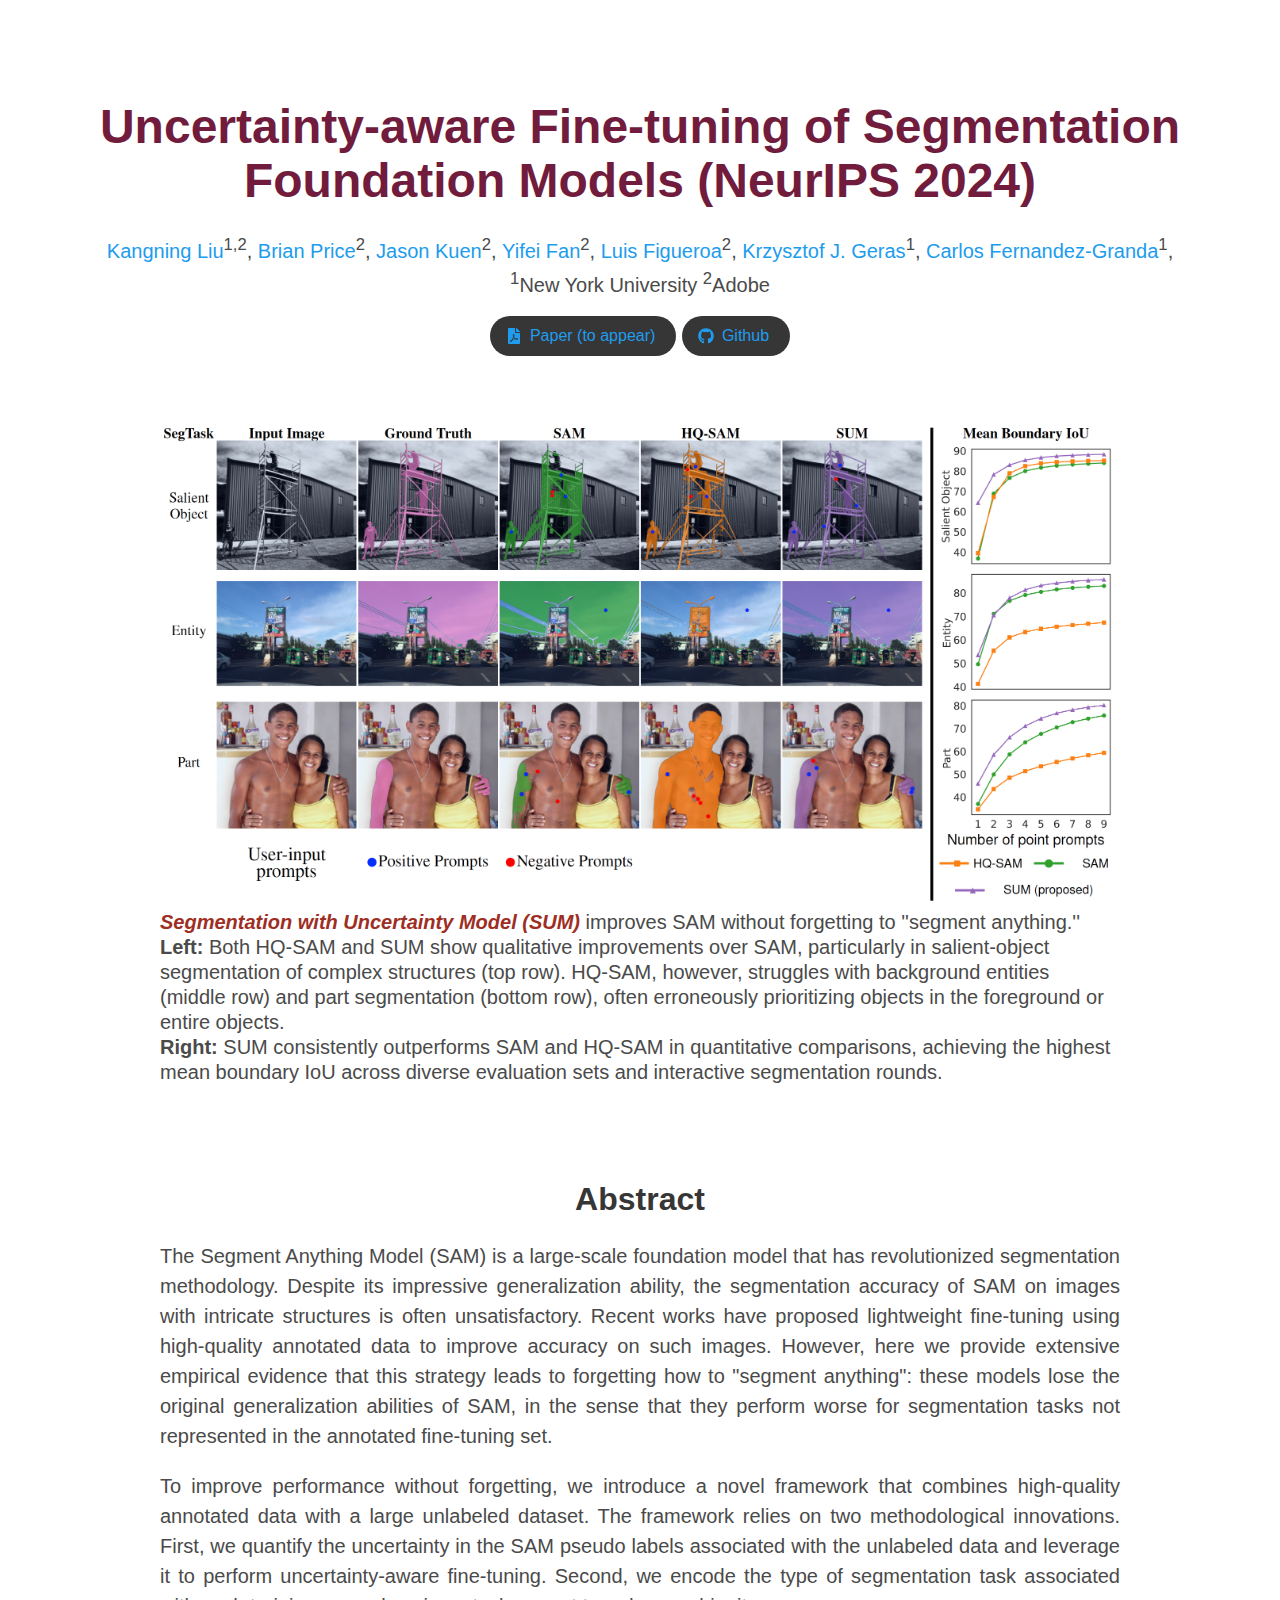
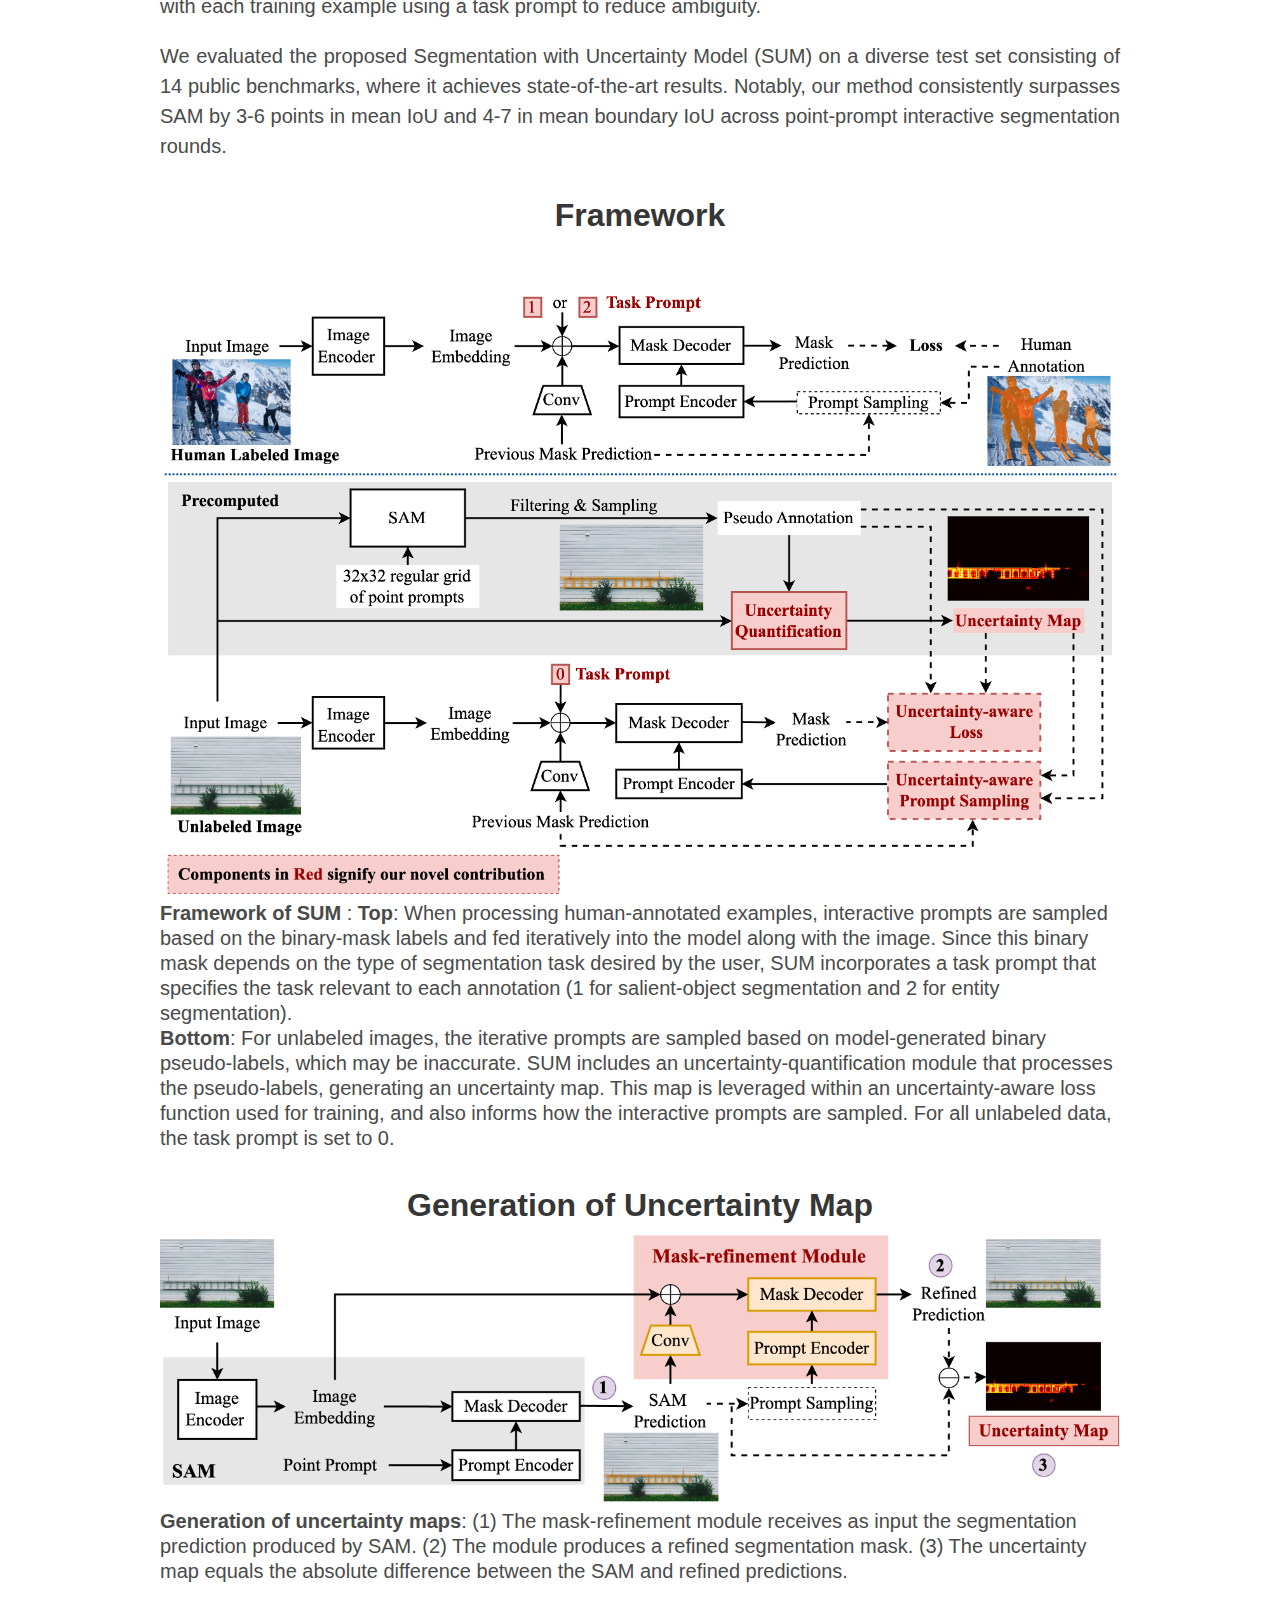
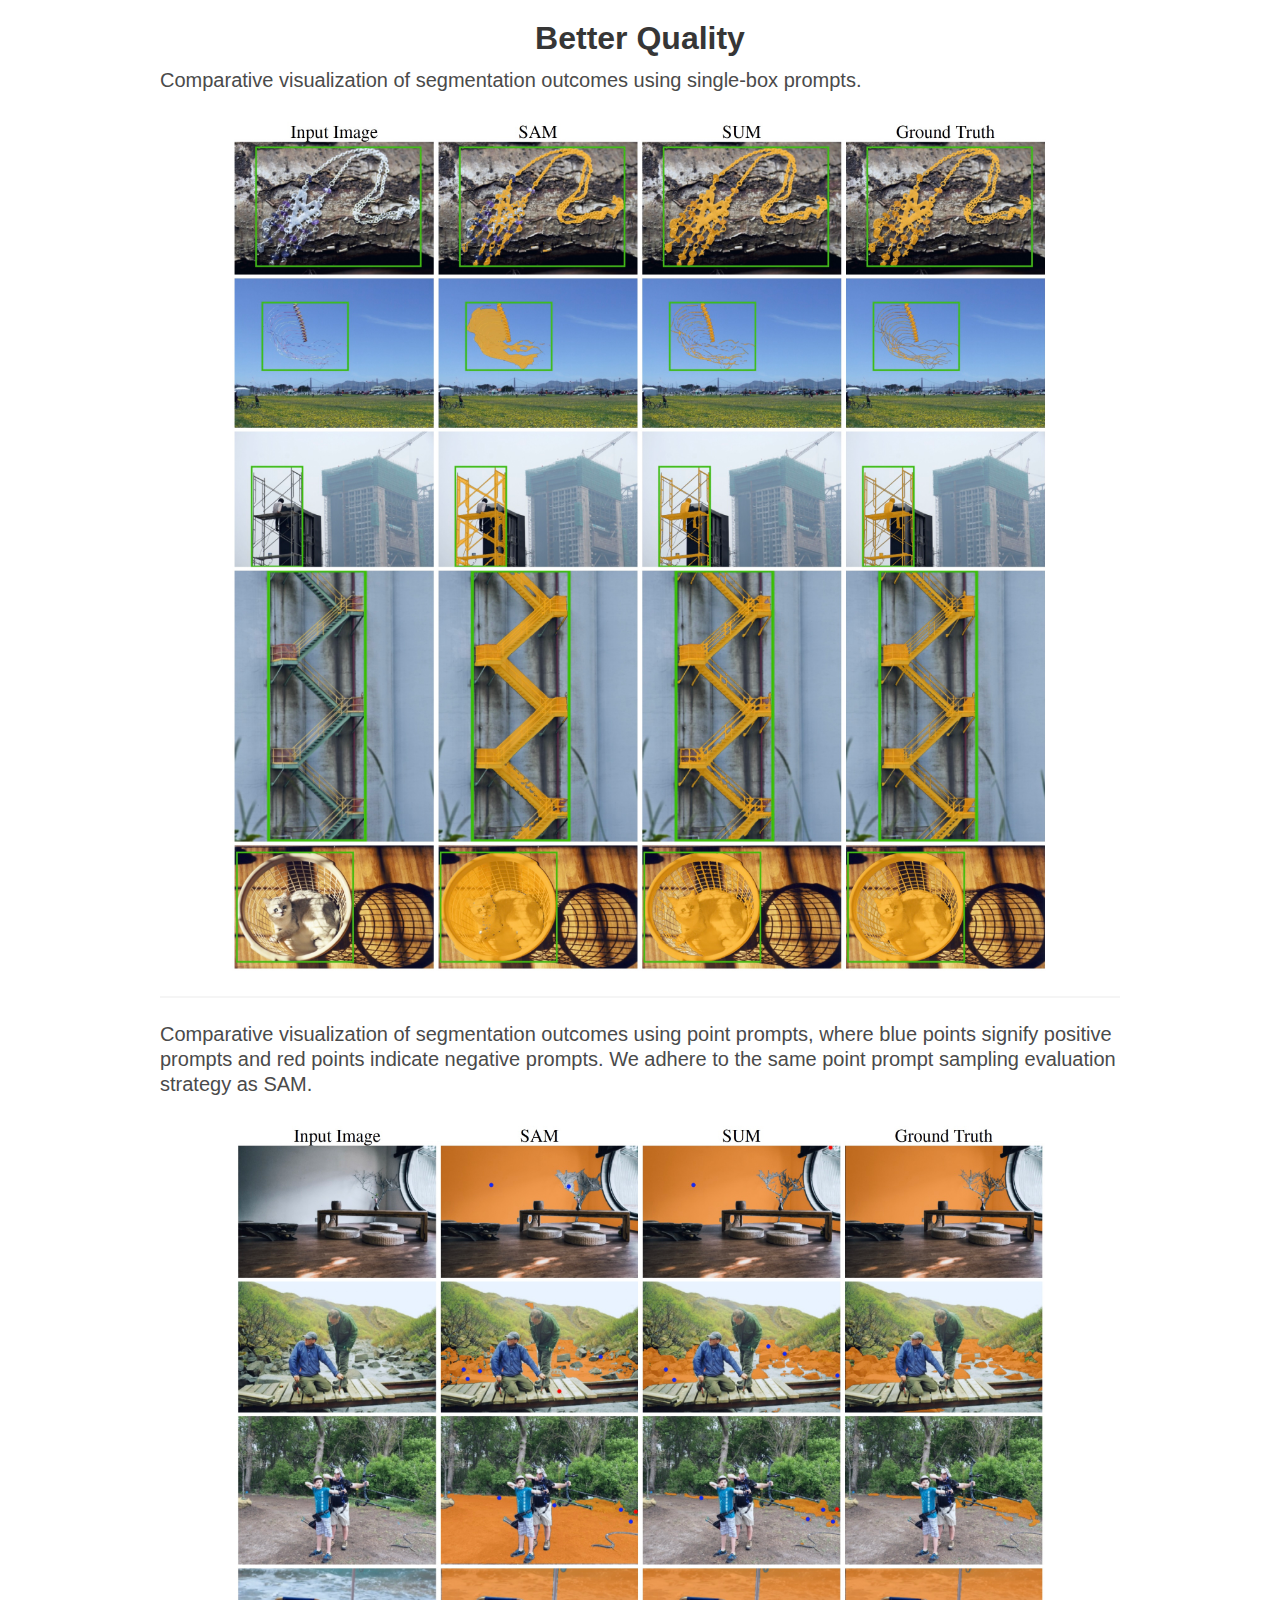
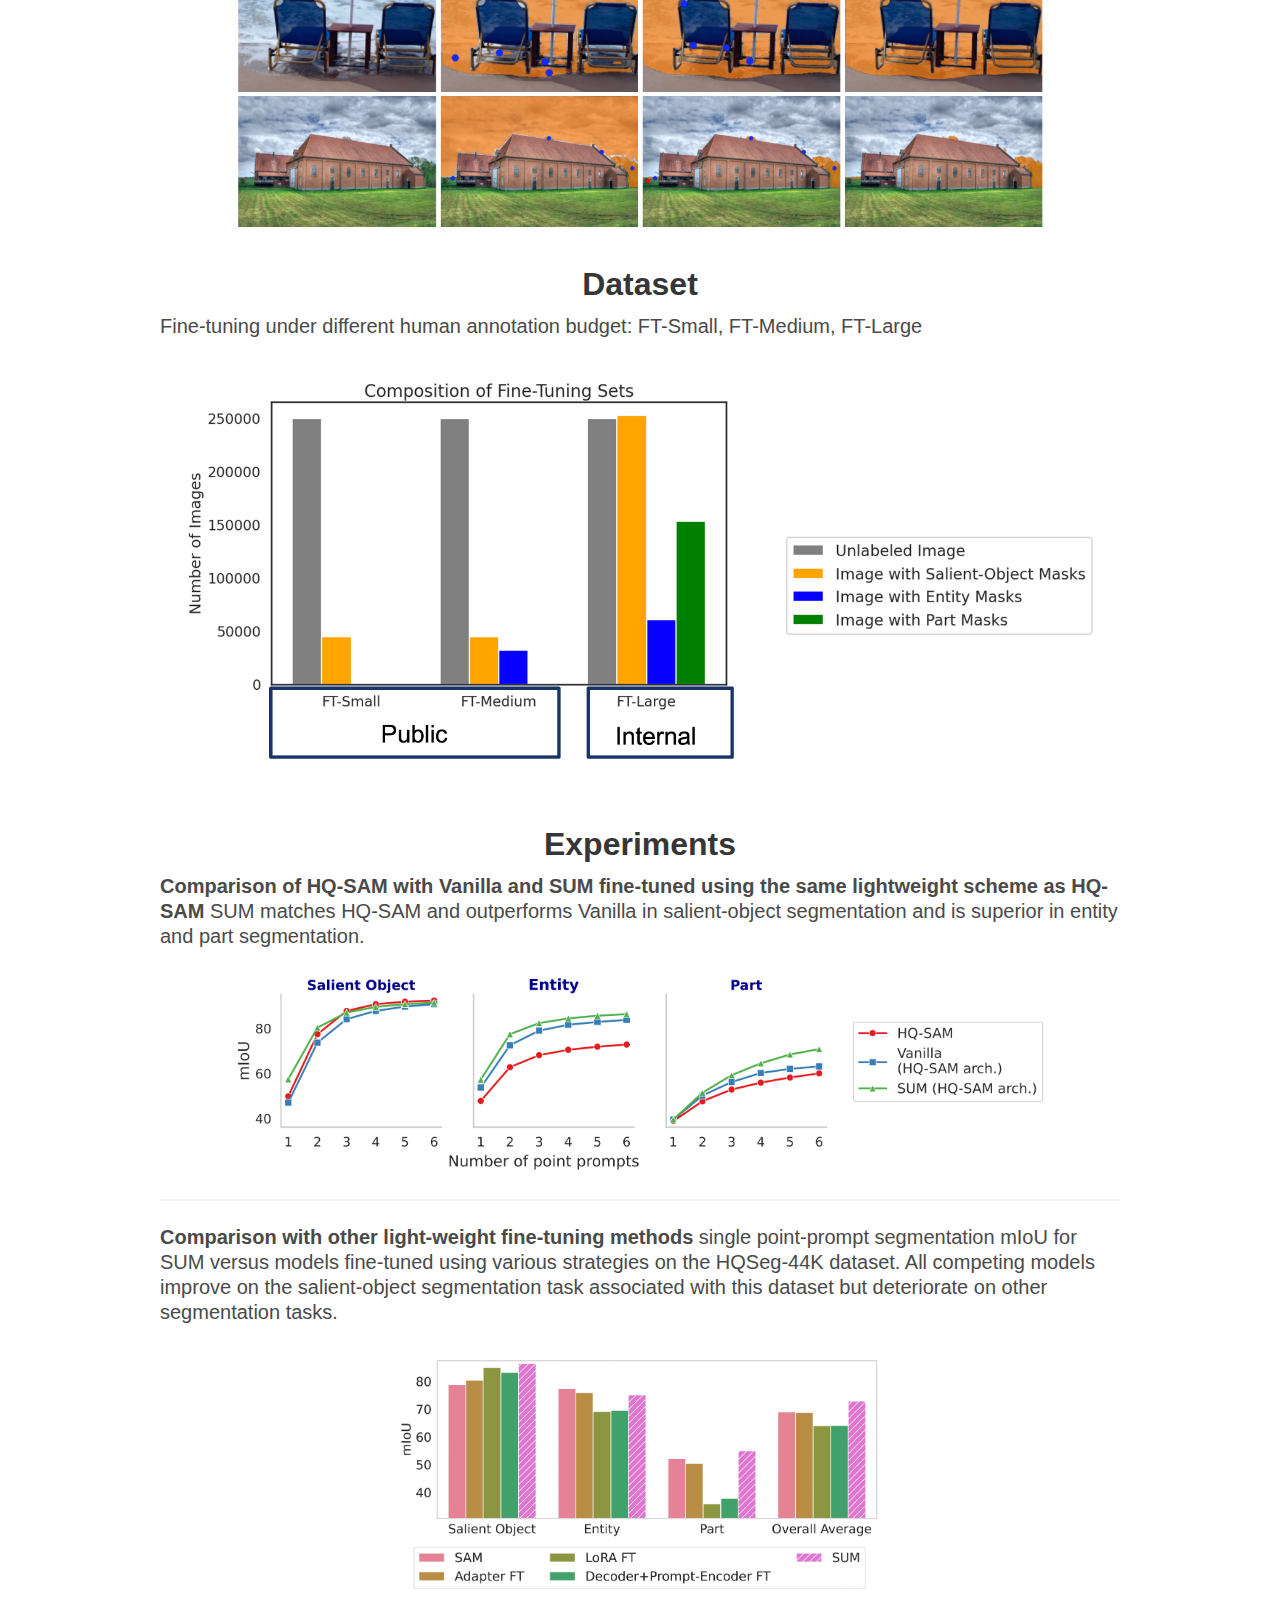
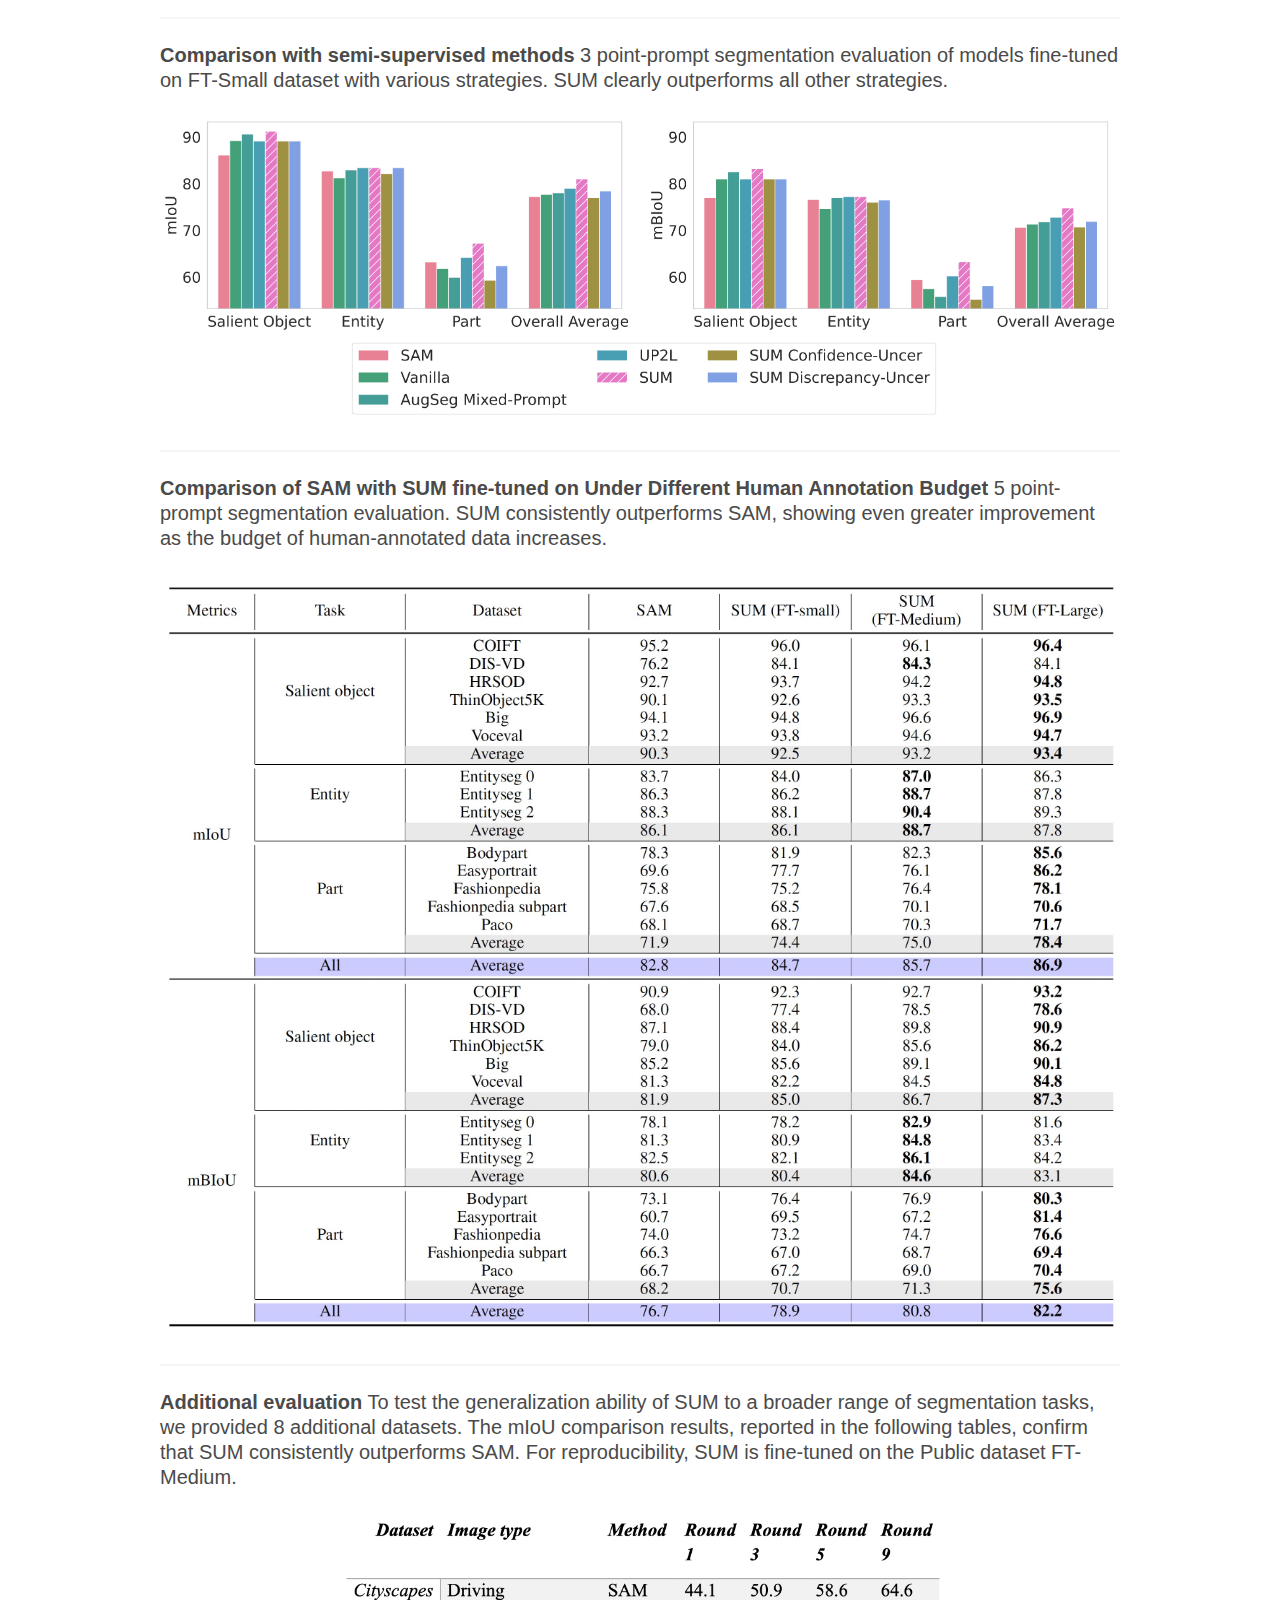
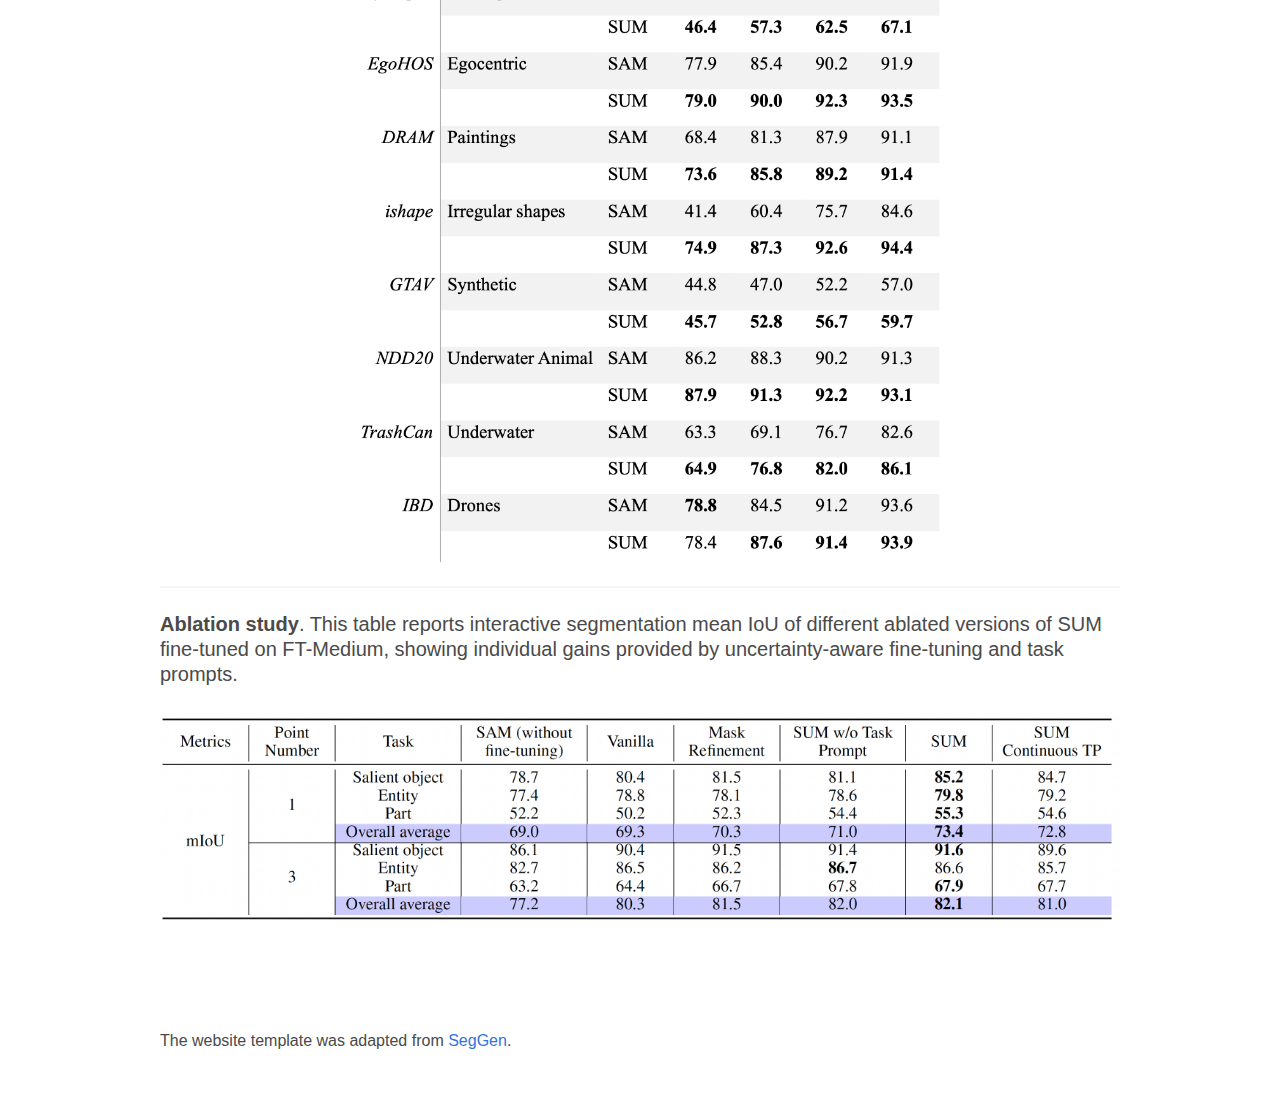
==== commit 94e2b0ed: "update" ====
--- a/SUM_website/index.html
+++ b/SUM_website/index.html
@@ -839,7 +839,7 @@
                     <img src="./files/merged_iou_clean_HQSeg-44k-f1.png" style="width: 85%; height: auto;">
                 </div>
             </div>
-
+            <hr>
 
             <div class="block">
                 <h2 class="subtitle has-text">
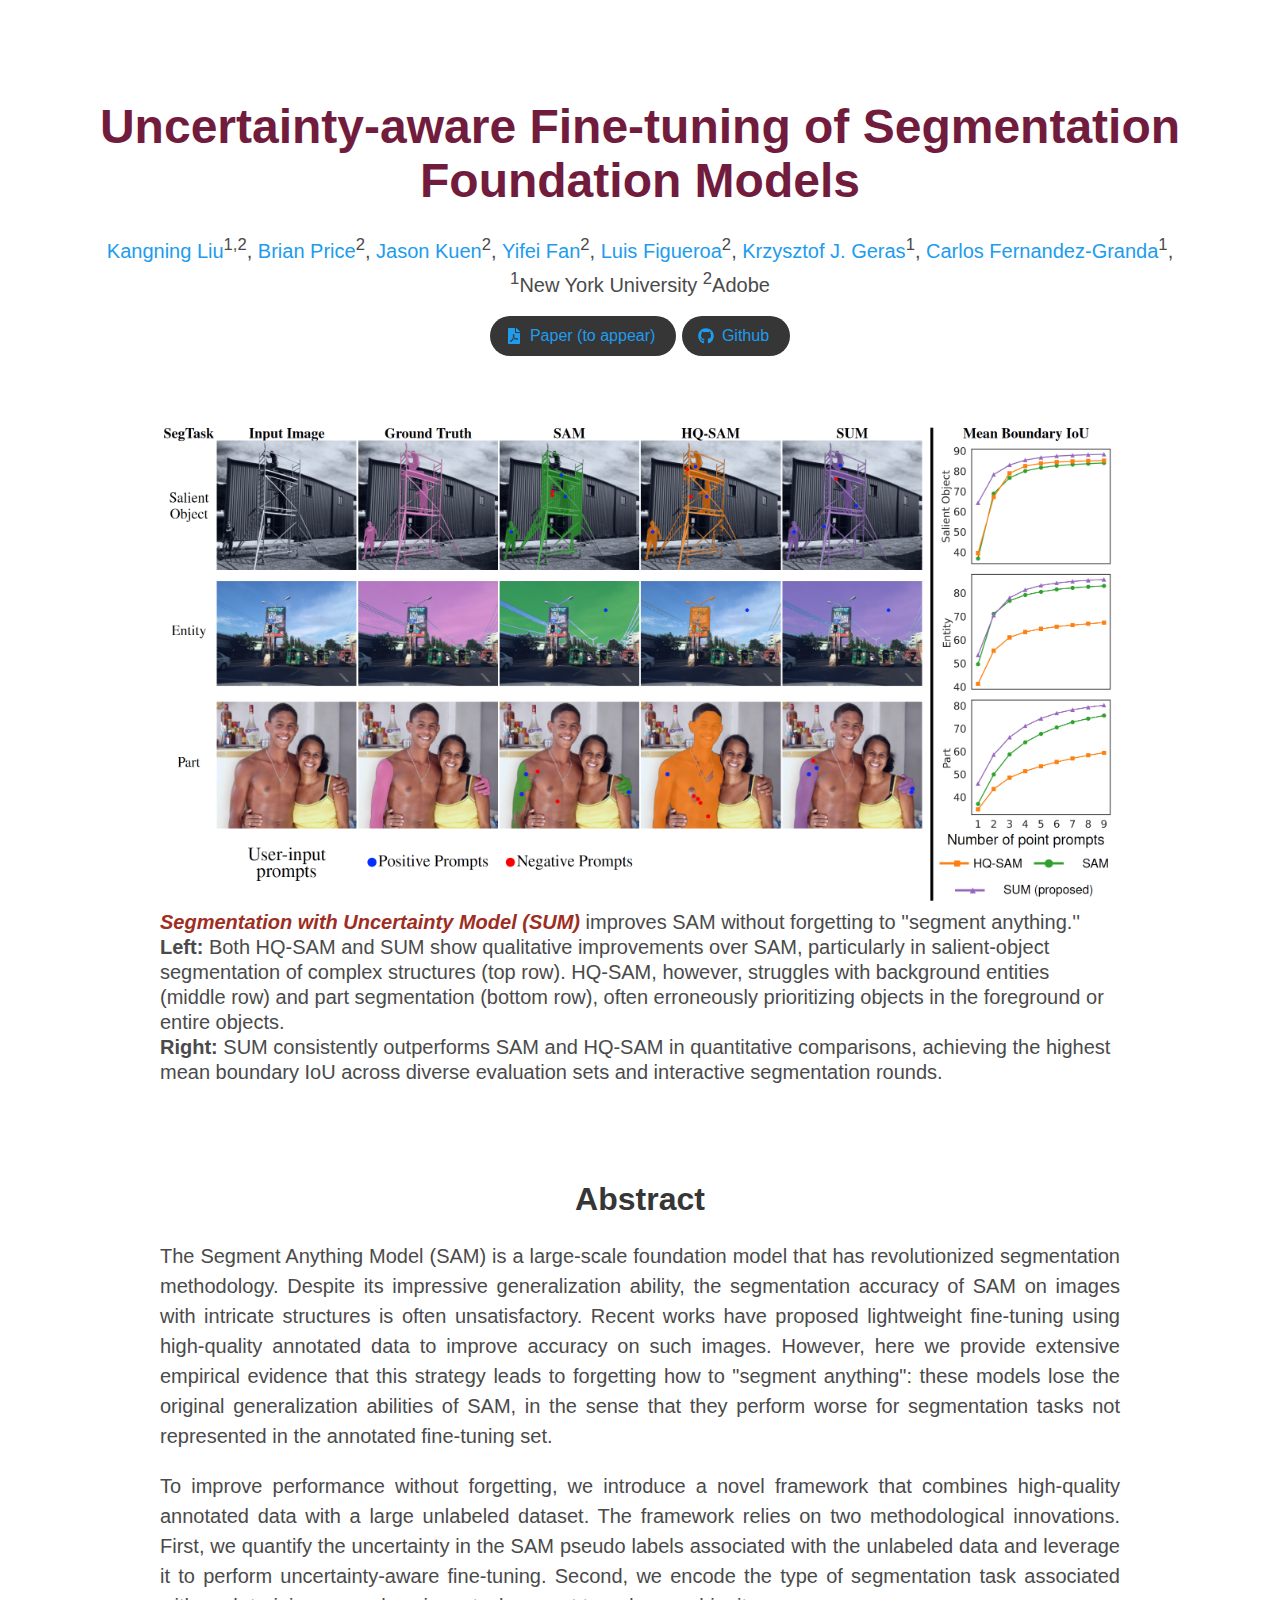
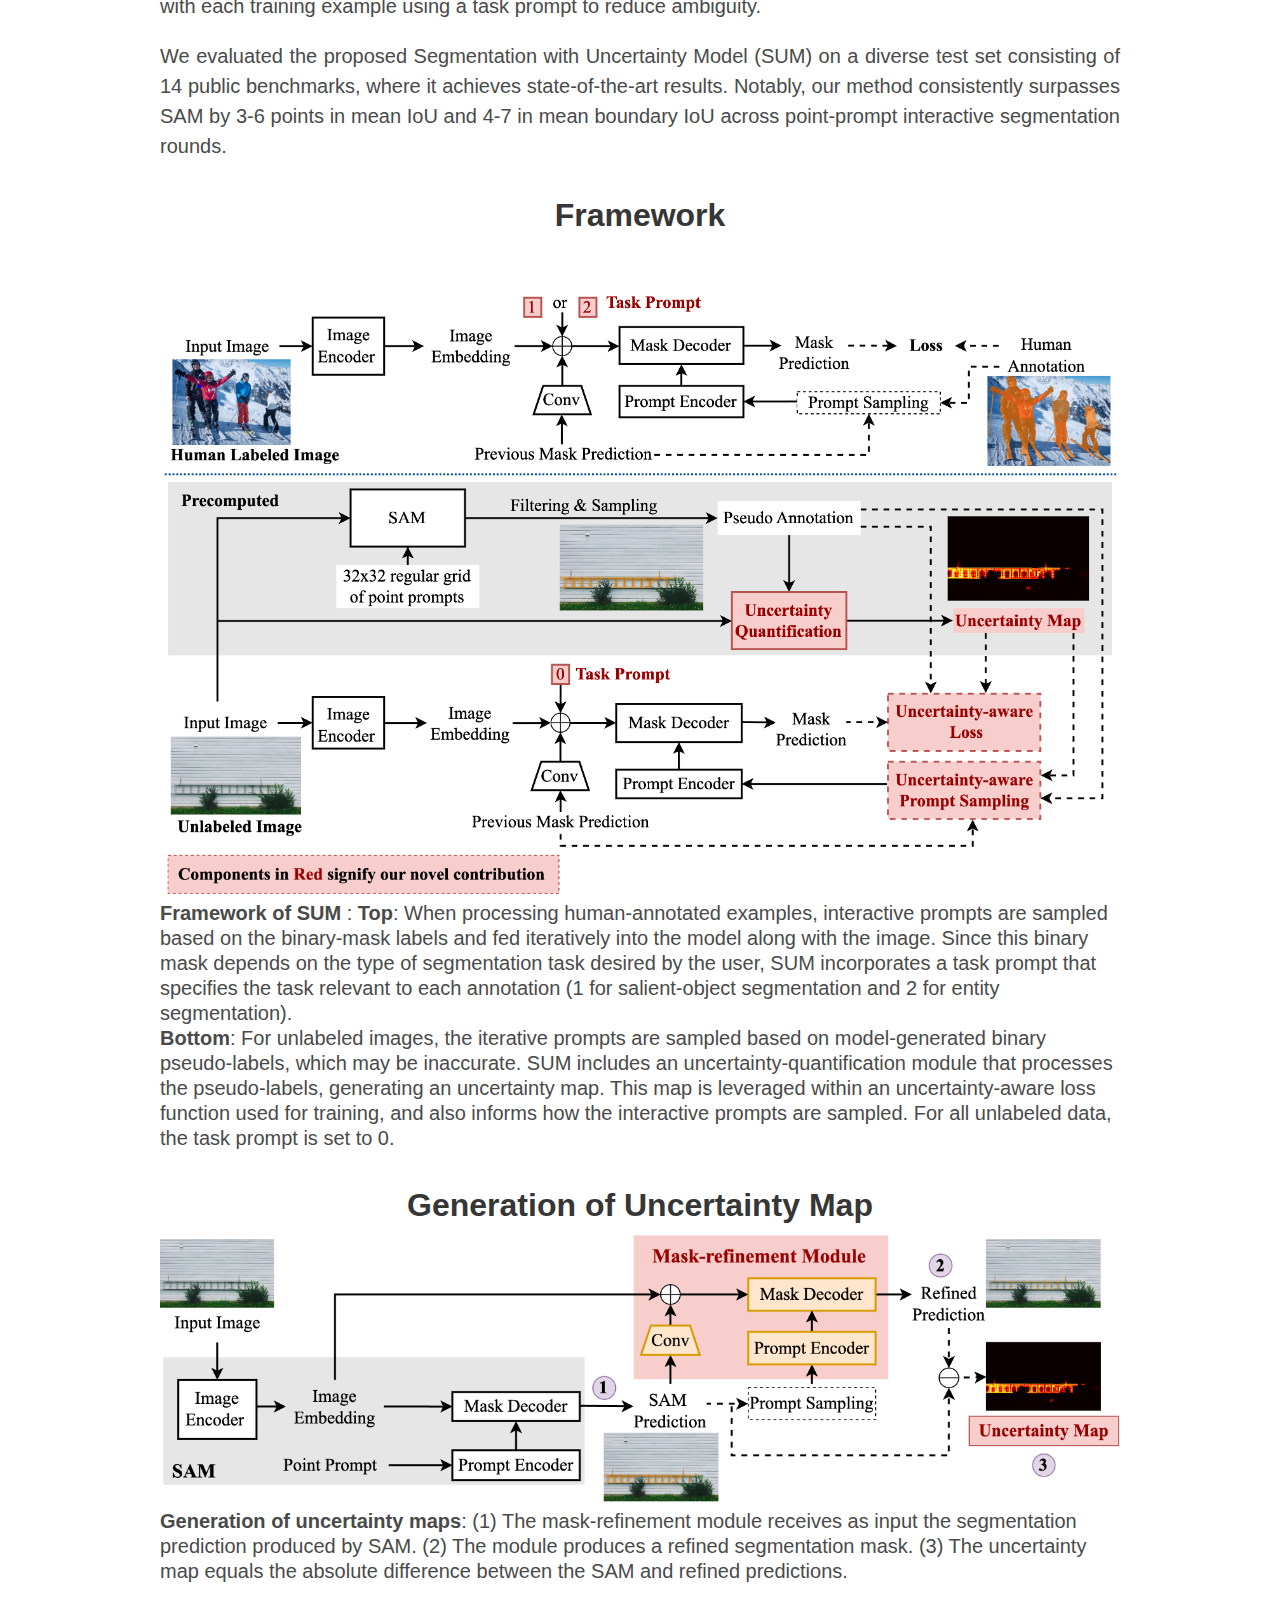
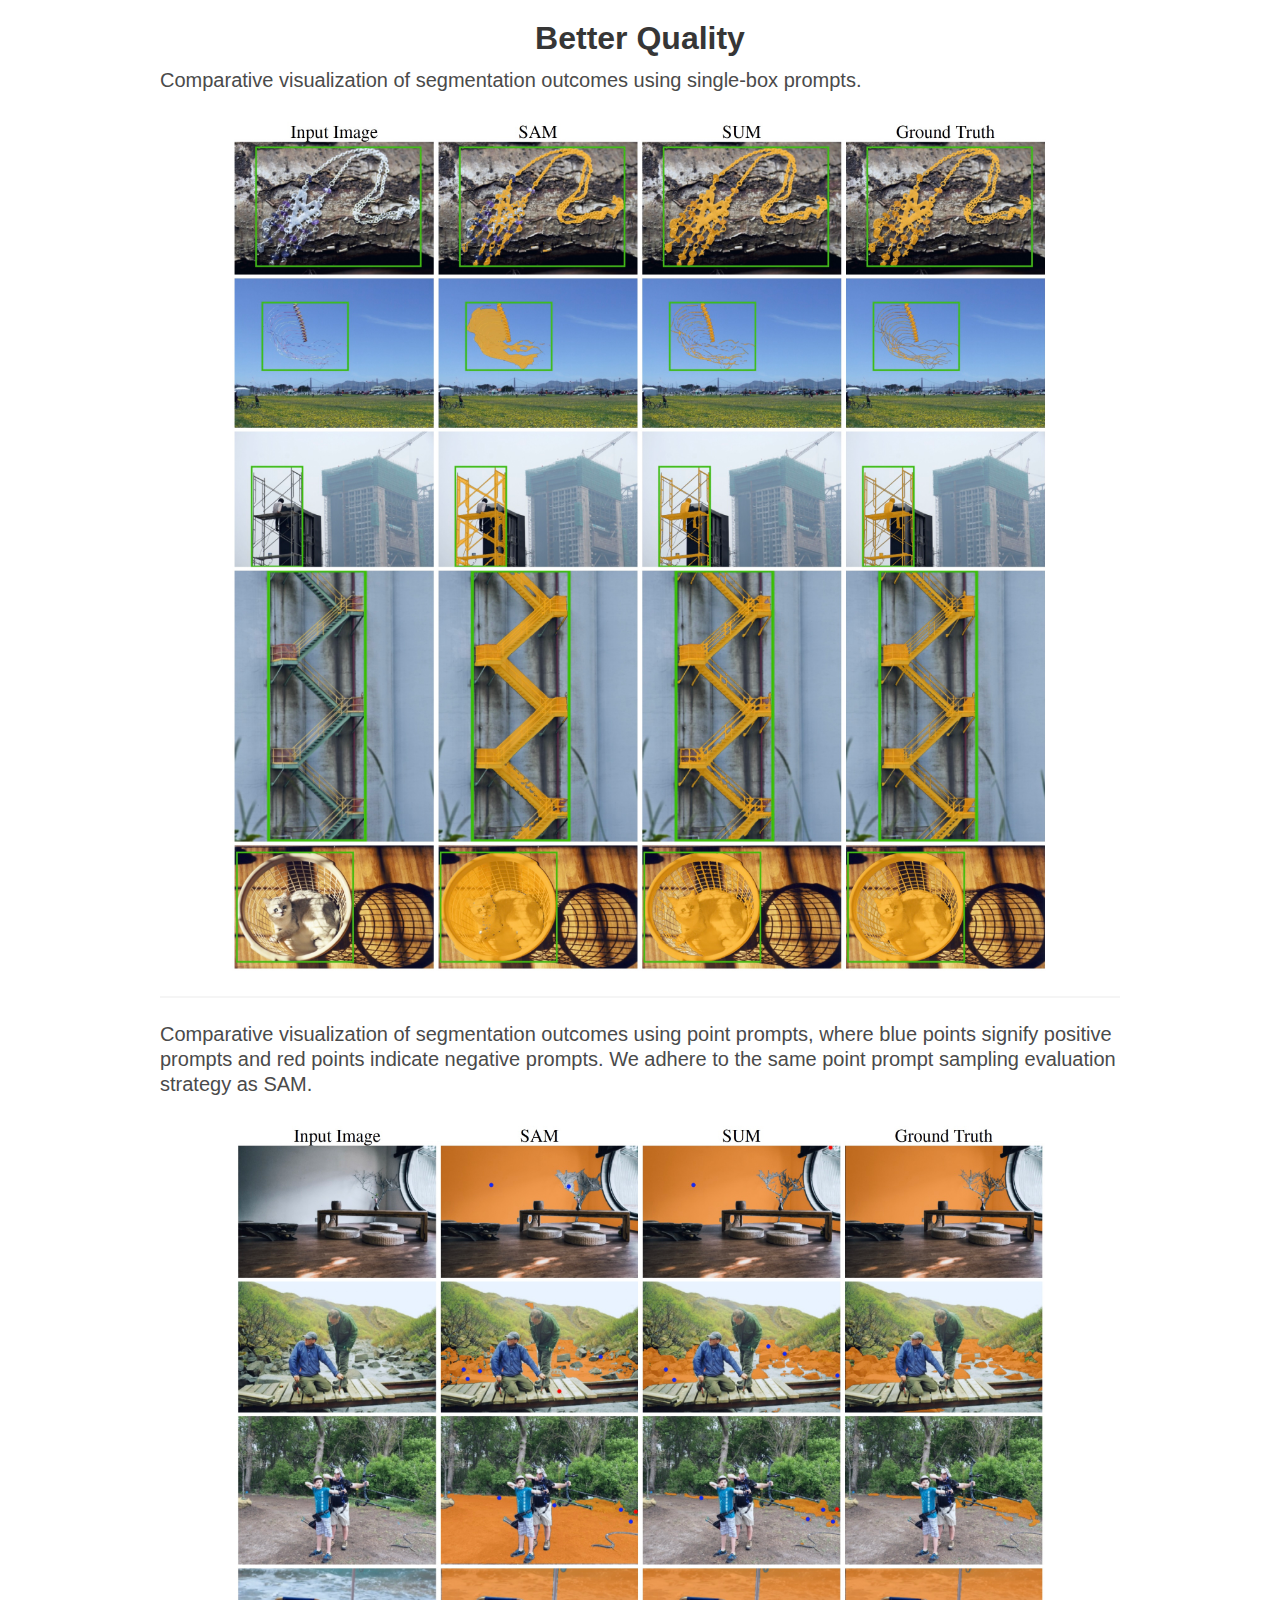
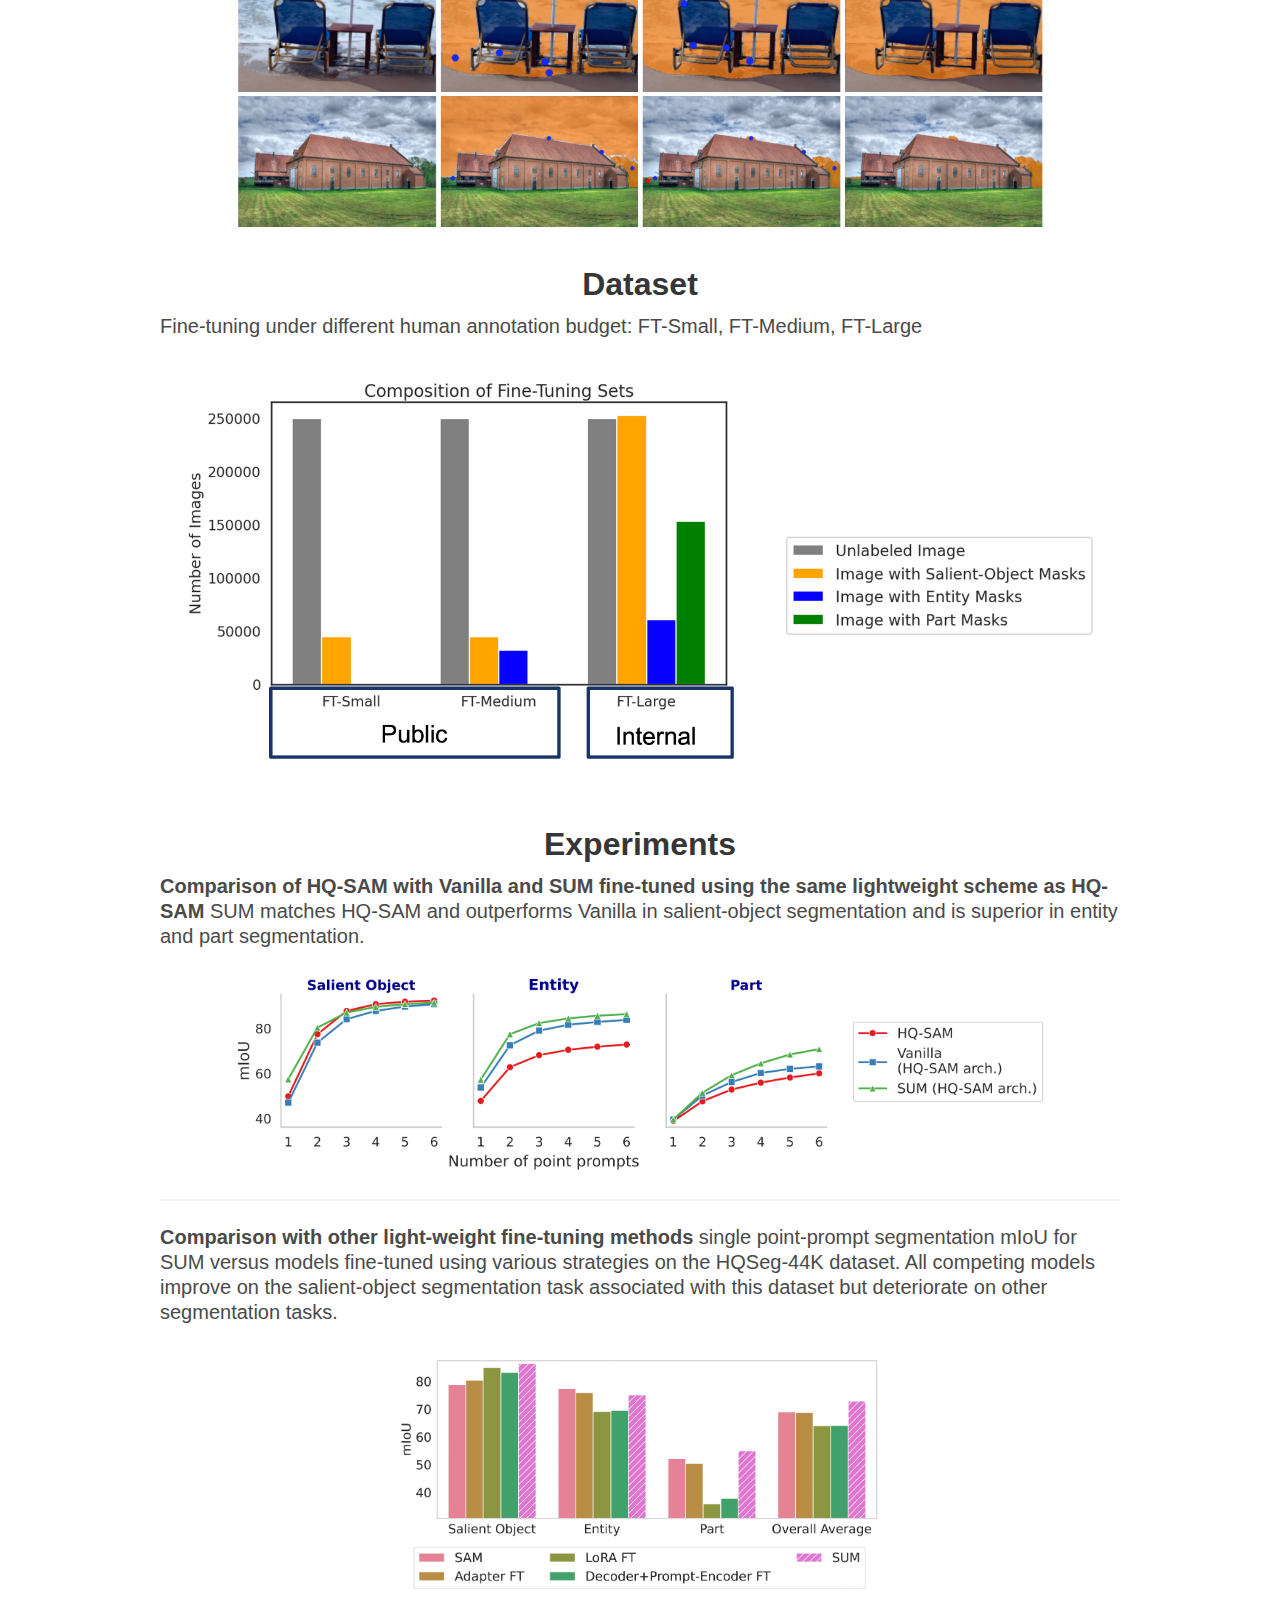
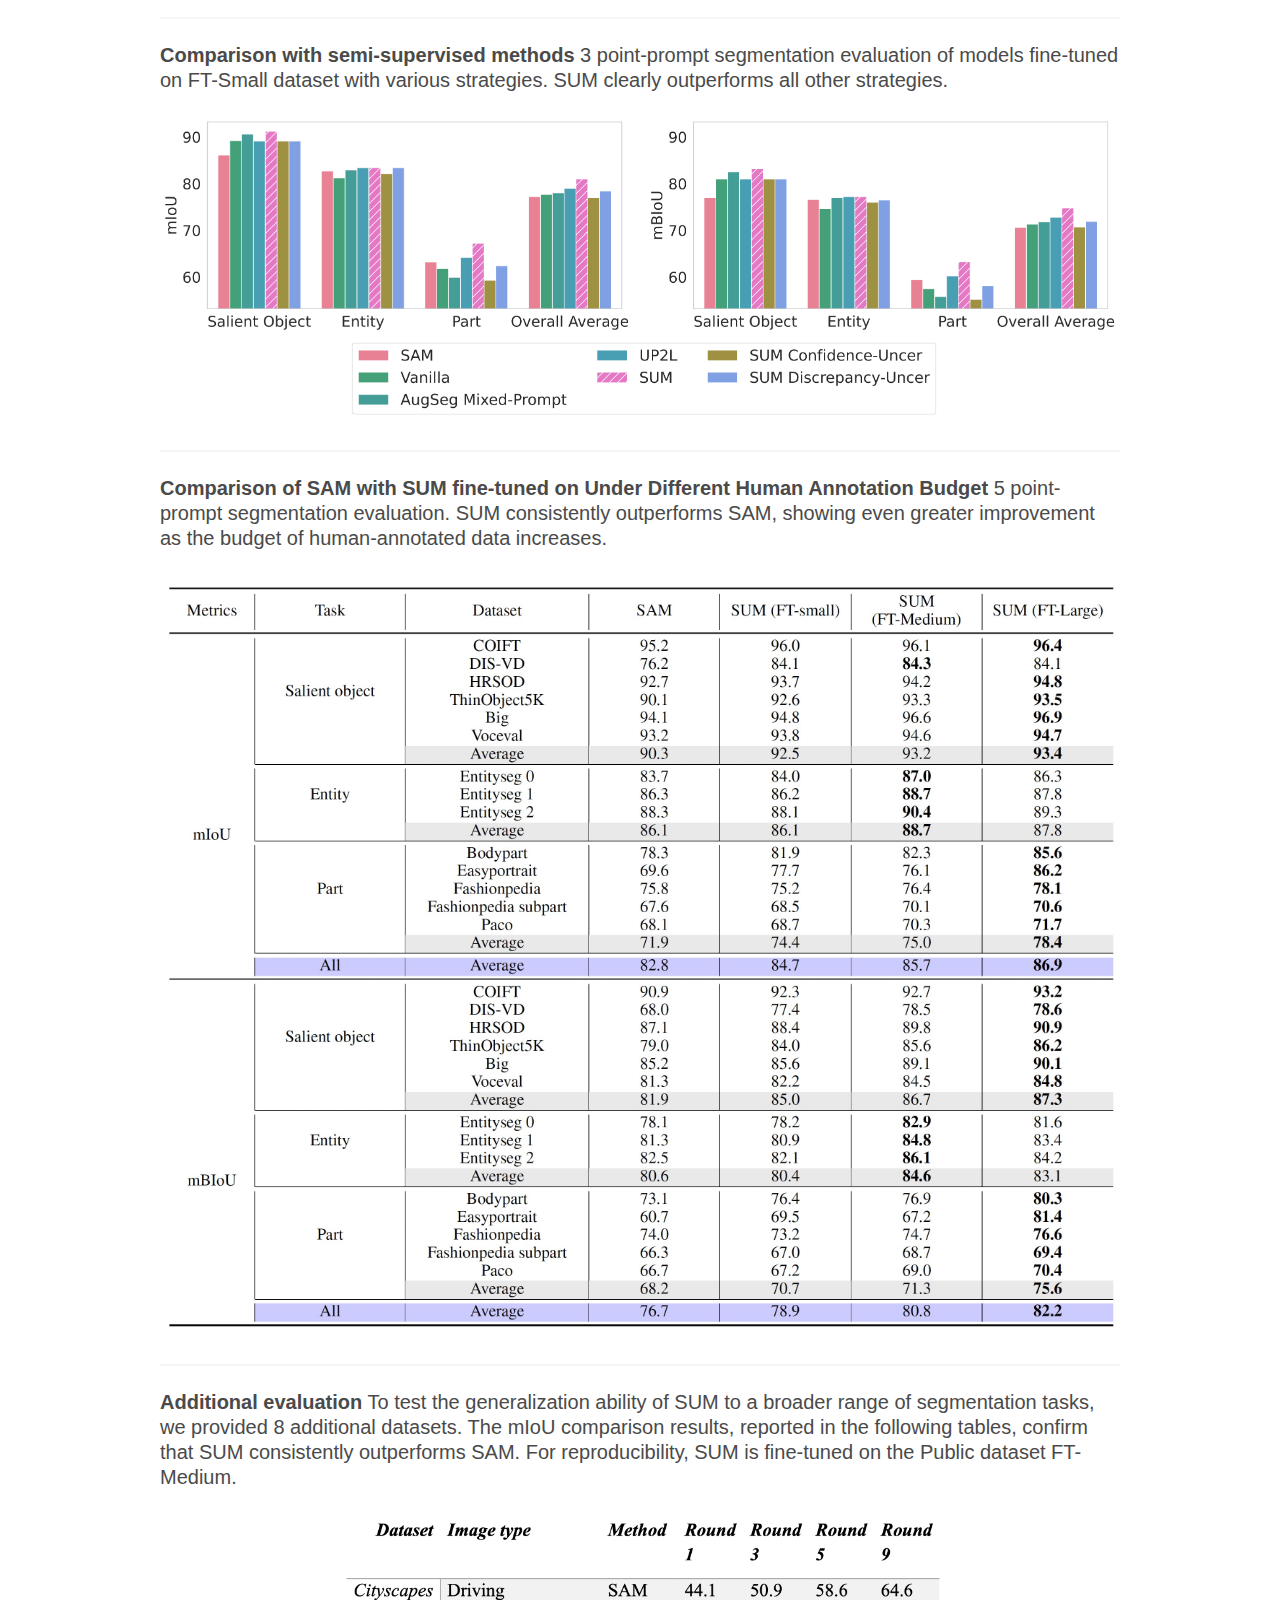
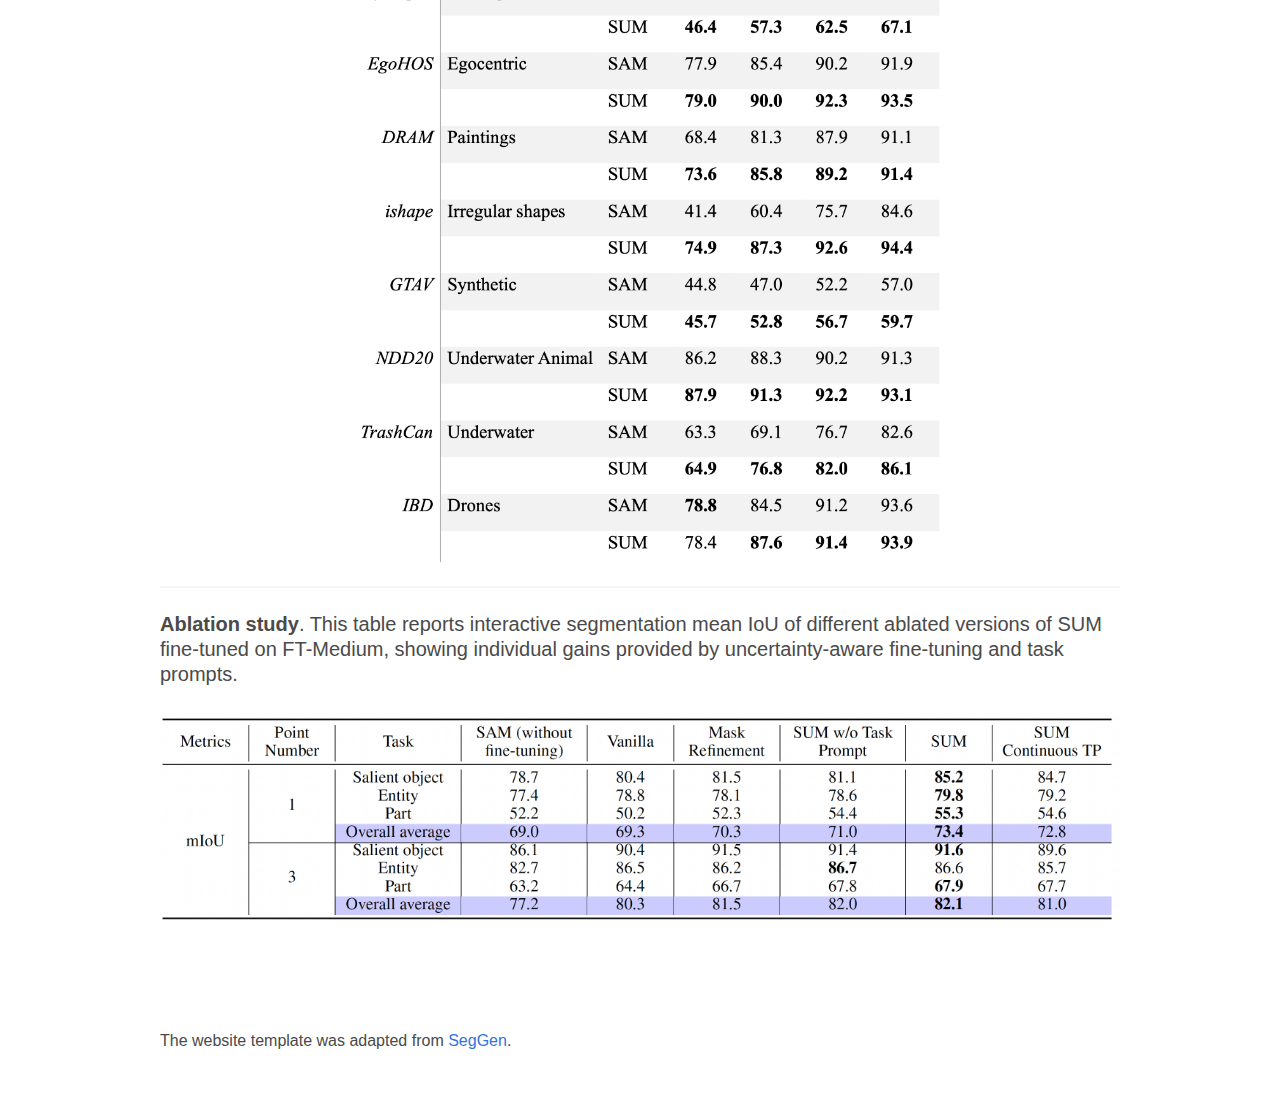
==== commit 7d91291b: "Update index.html" ====
--- a/SUM_website/index.html
+++ b/SUM_website/index.html
@@ -473,7 +473,7 @@
 
 
     <title>
-        SUM: Uncertainty-aware Fine-tuning of Segmentation Foundation Models (NeurIPS 2024)
+        SUM: Uncertainty-aware Fine-tuning of Segmentation Foundation Models
     </title>
 
     <script>
@@ -565,7 +565,7 @@
             </div>
             <div class="container has-text-centered">
                 <h1 class="title is-1 publication-title">
-                    <span style="color: #711c3d"> Uncertainty-aware Fine-tuning of Segmentation Foundation Models (NeurIPS 2024)</span>
+                    <span style="color: #711c3d"> Uncertainty-aware Fine-tuning of Segmentation Foundation Models</span>
                 </h1>
                 <div class="is-size-5 publication-authors">
                     <div class="author-block">
@@ -861,8 +861,9 @@
                     strategies.
                 </h2>
                 <img src="./files/Semi_3point_seg_w_sum.png">
-            </div>
-            <!--       <img src="./files/table_ft_small.jpg">-->
+<!--                 <img src="./files/table_ft_small.jpg">-->
+            </div>
+
             <hr>
 
             <div class="block">
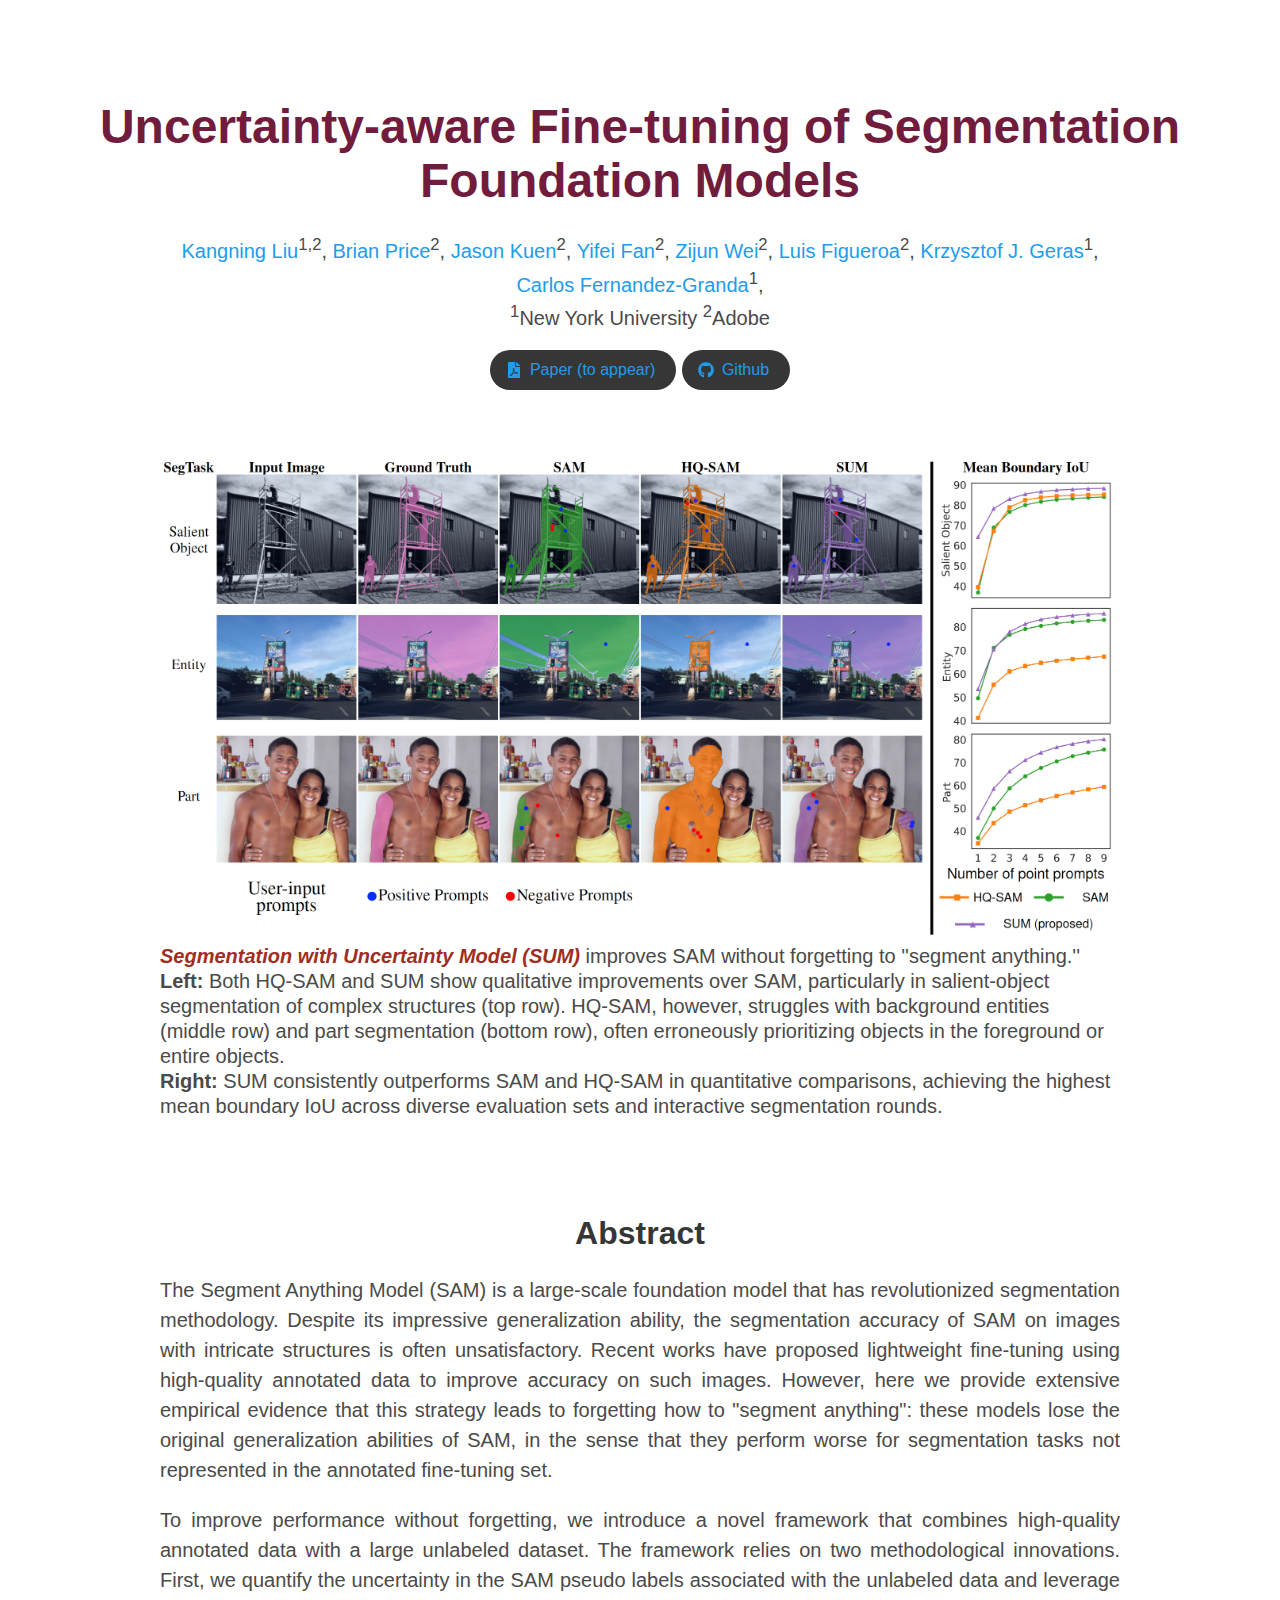
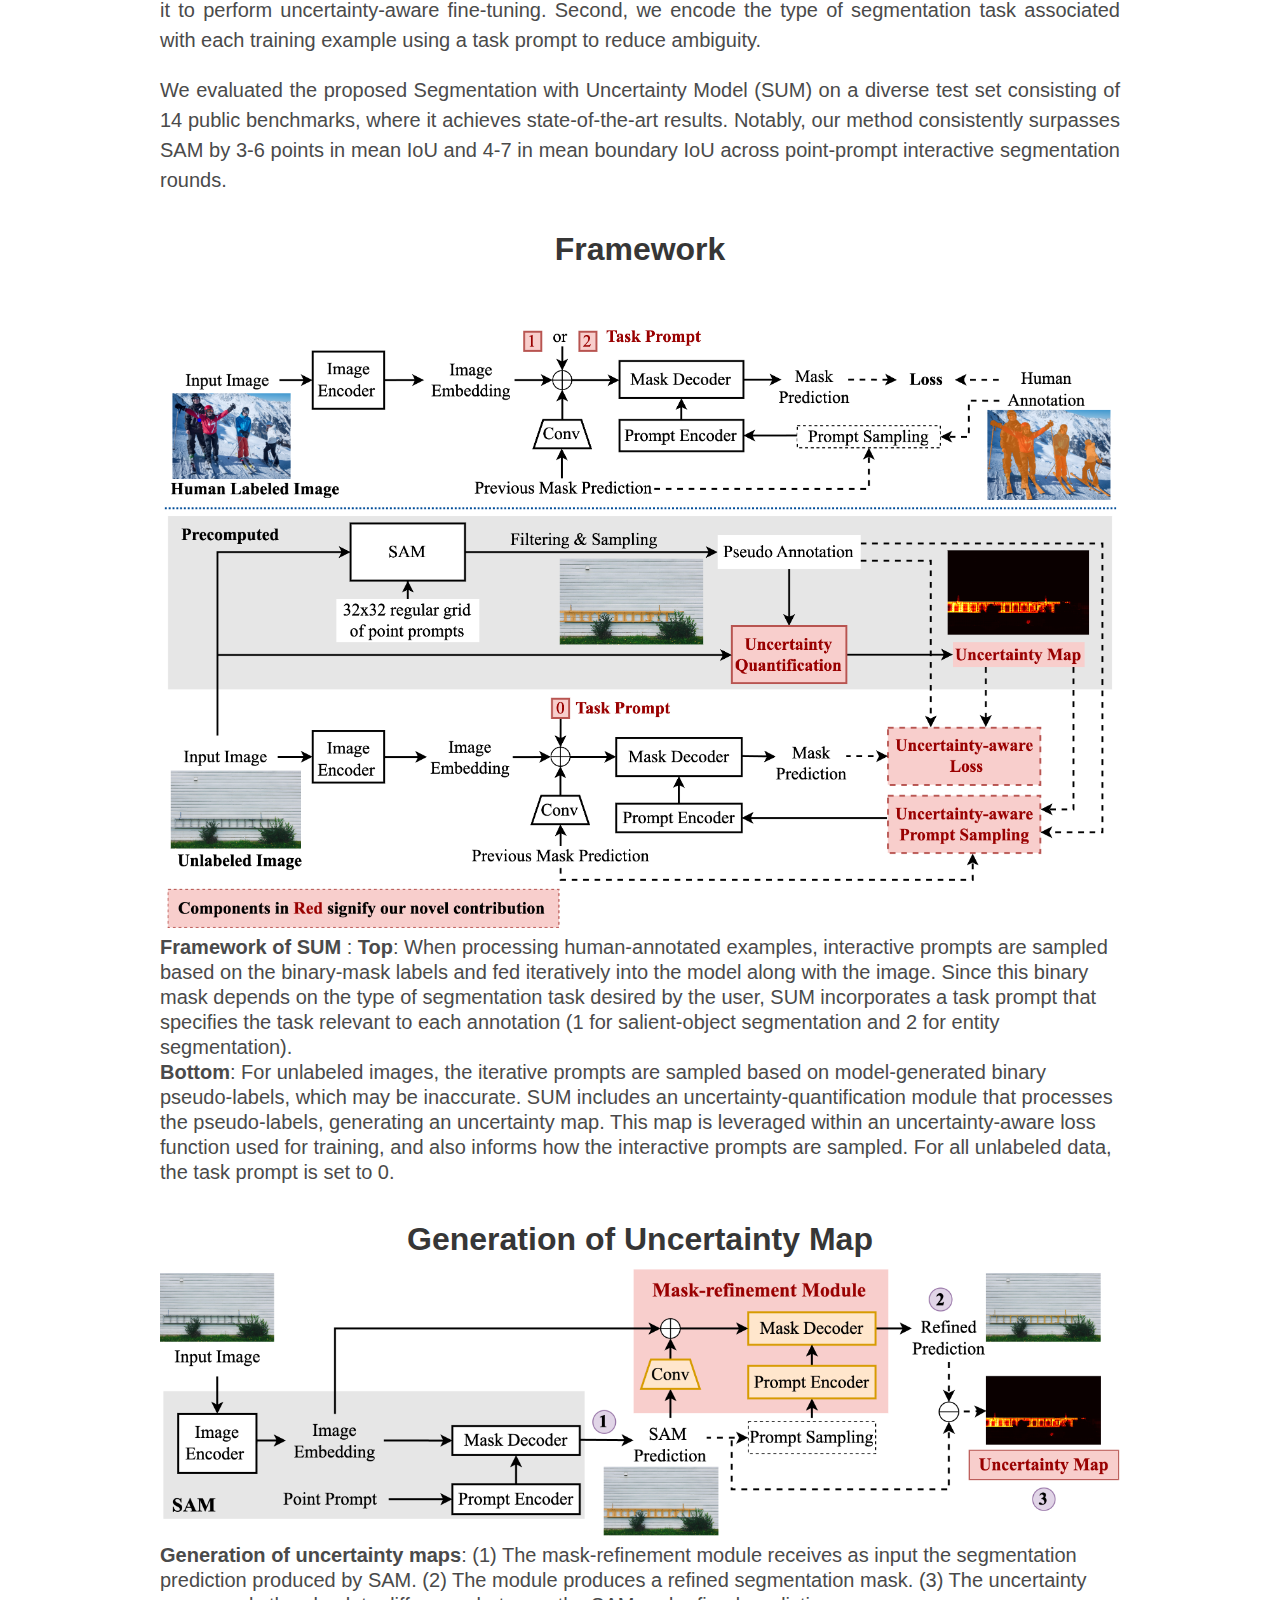
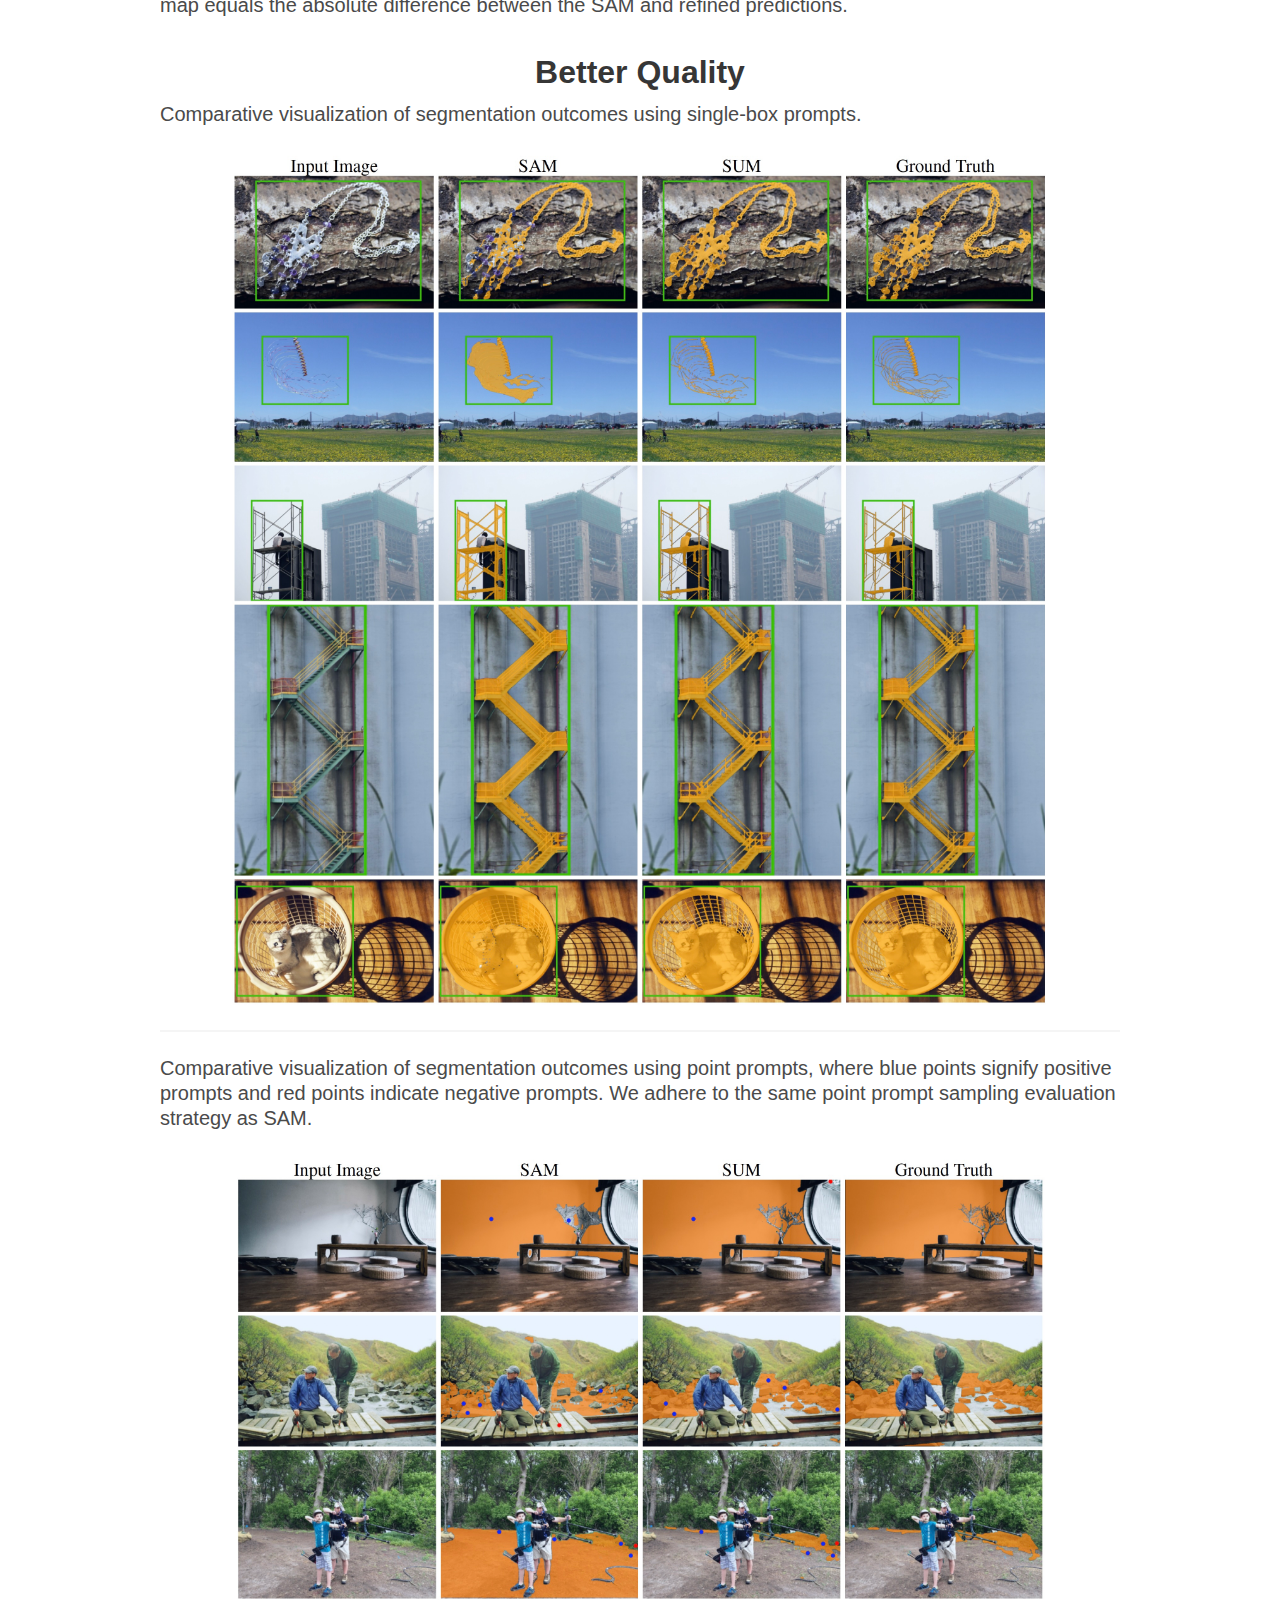
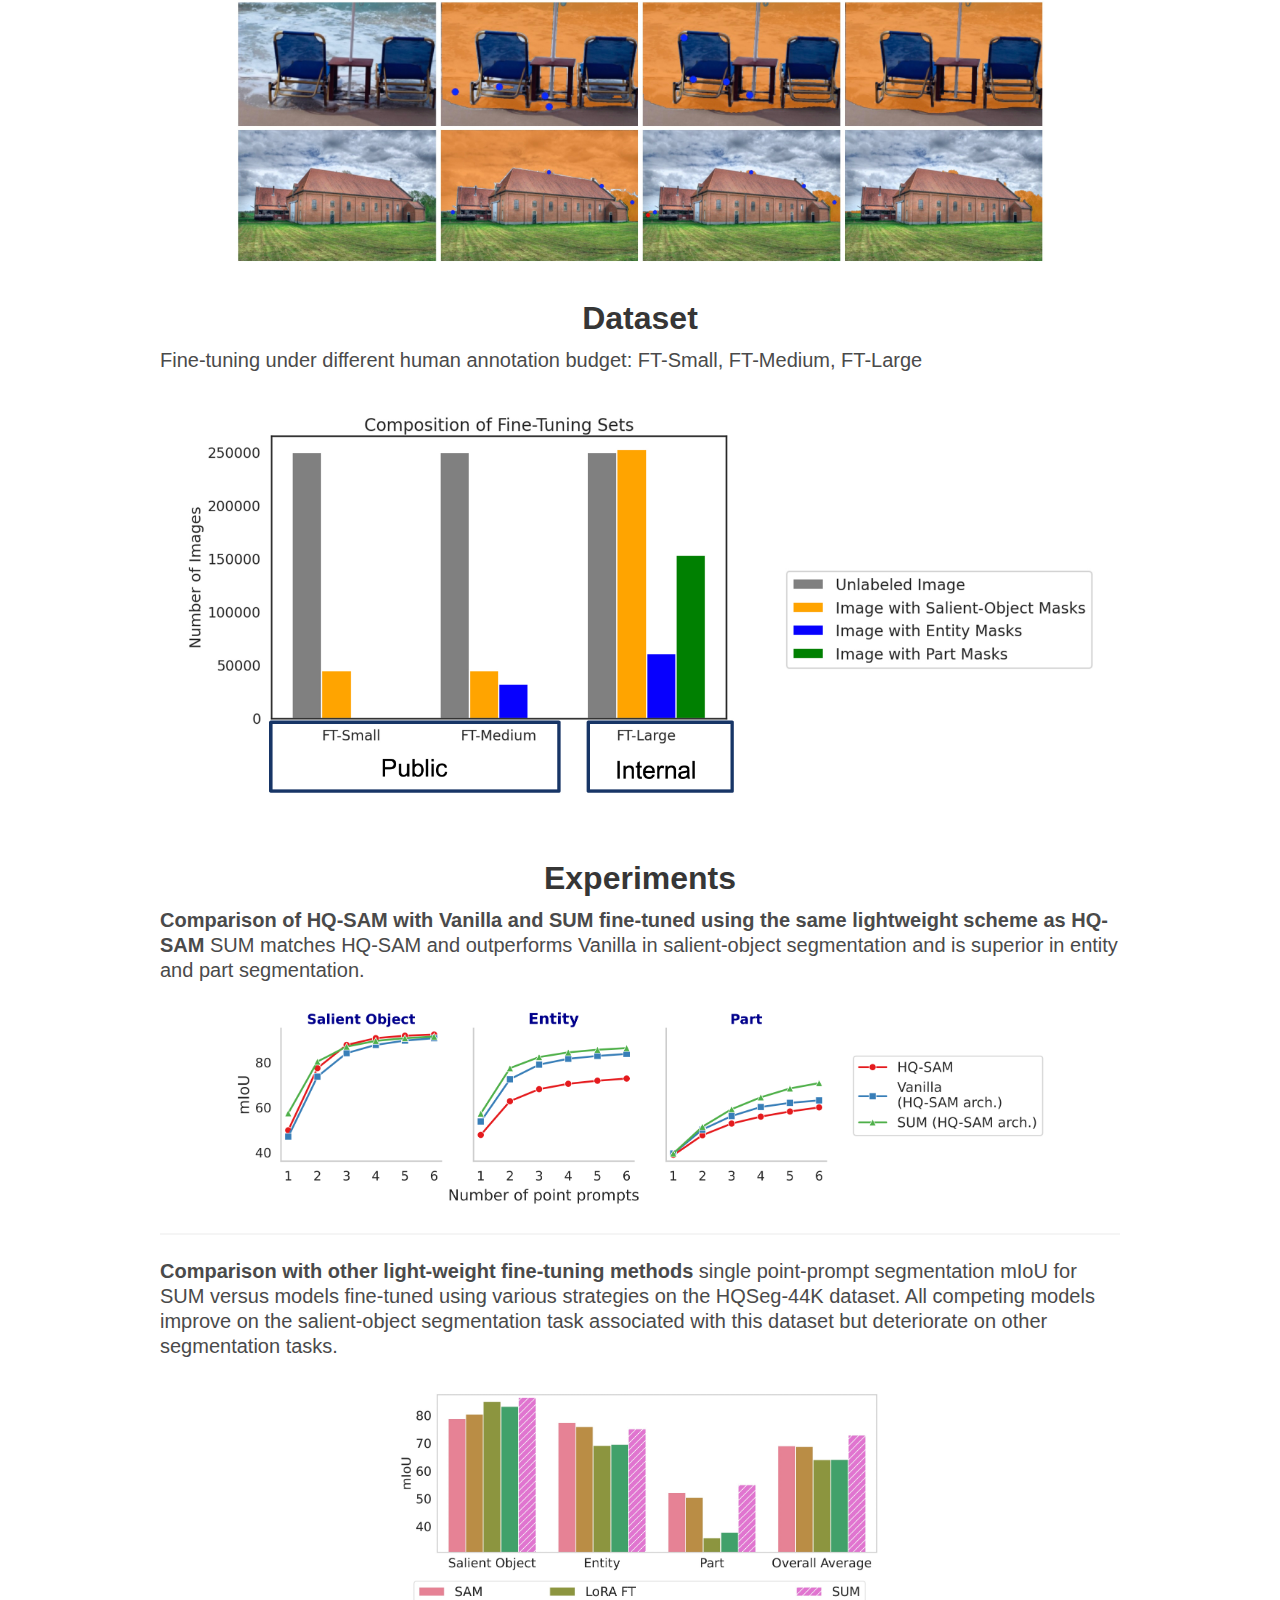
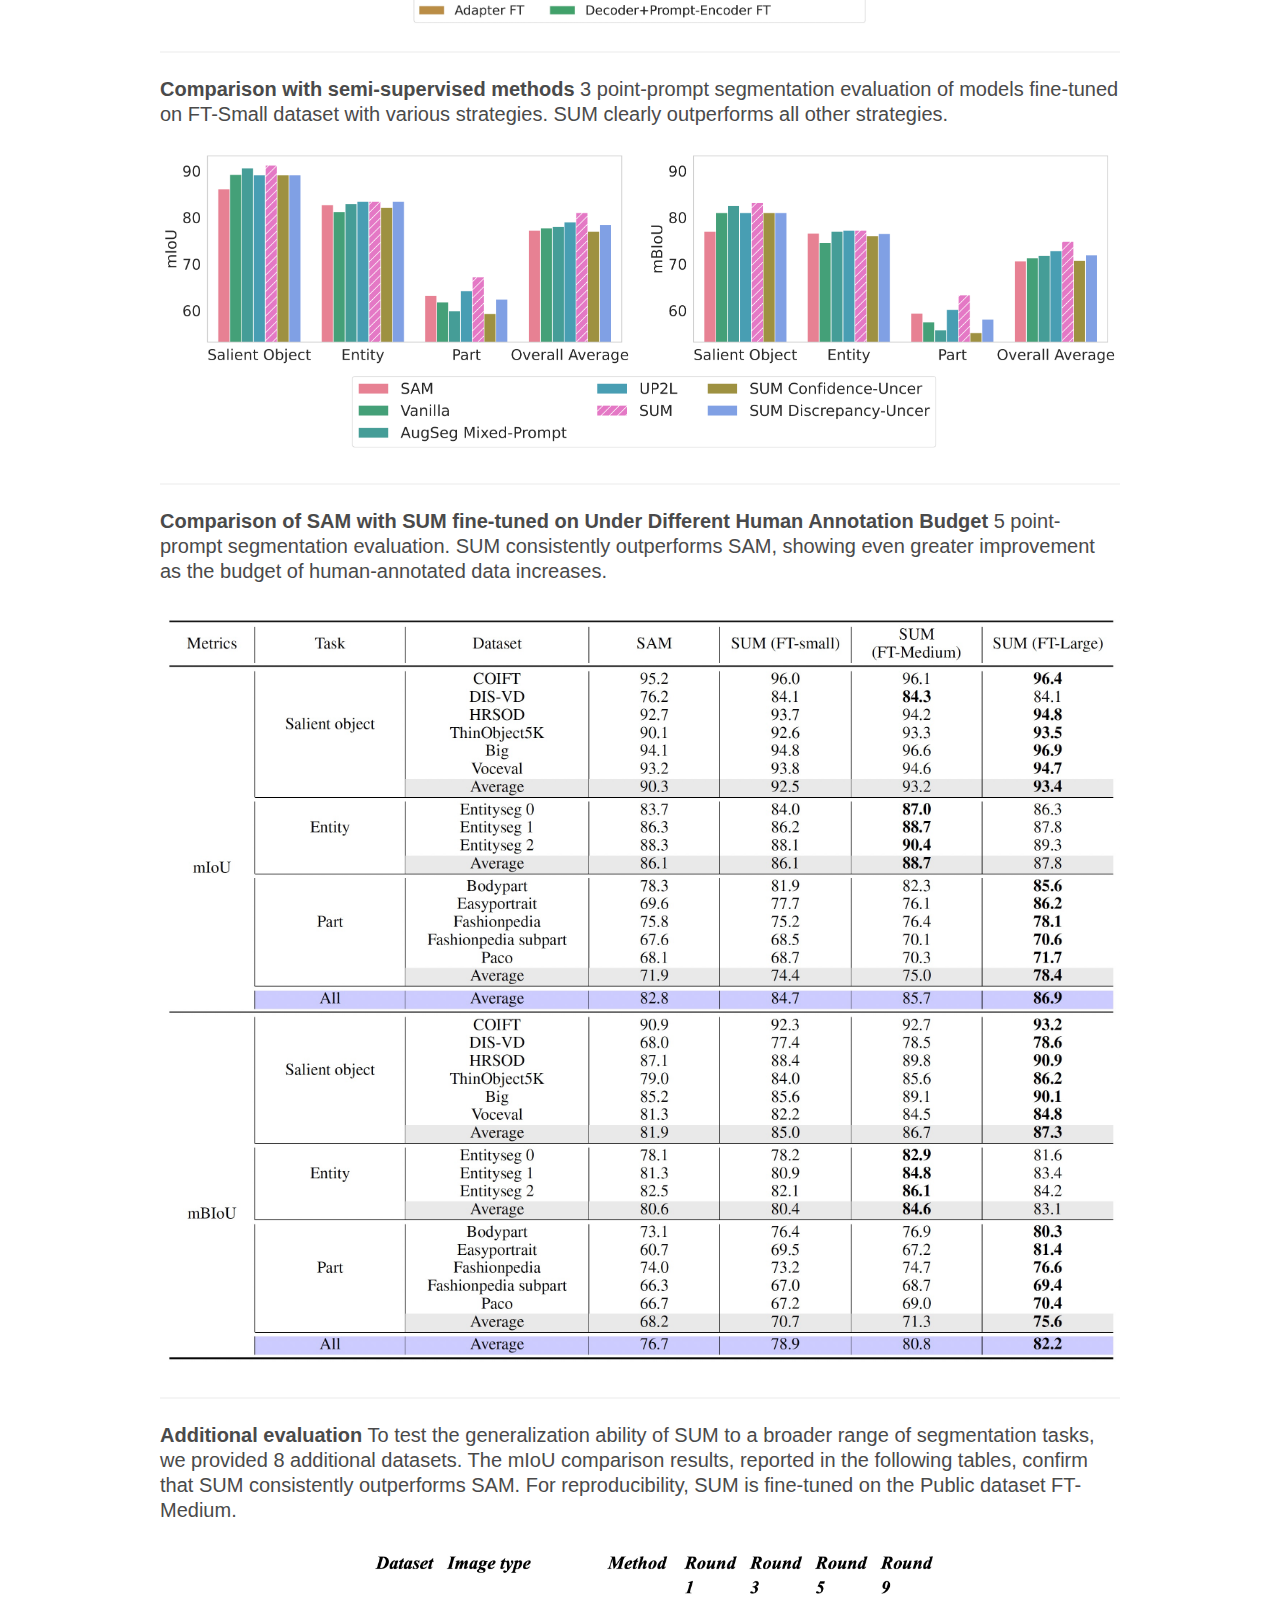
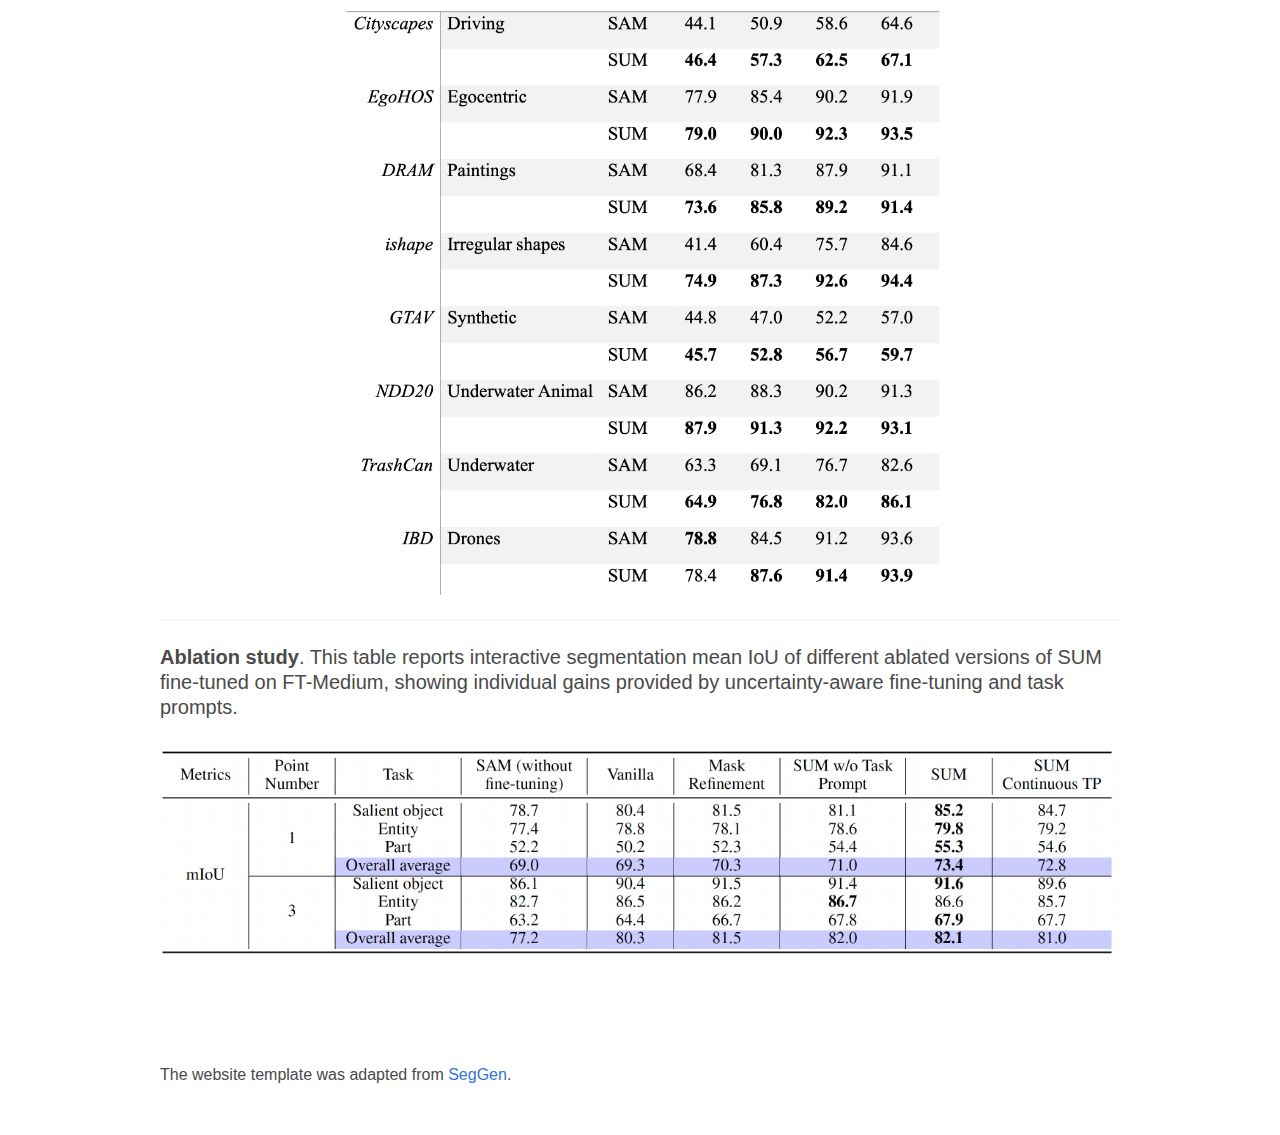
==== commit 1d0bd82e: "update index" ====
--- a/SUM_website/index.html
+++ b/SUM_website/index.html
@@ -579,6 +579,9 @@
                     </div>
                     <div class="author-block">
                         <a href="https://openreview.net/profile?id=~Yifei_Fan1">Yifei Fan</a><sup>2</sup>,
+                    </div>
+                    <div class="author-block">
+                        <a href="https://scholar.google.com/citations?user=8l3bFYYAAAAJ&hl=en">Zijun Wei</a><sup>2</sup>,
                     </div>
                     <div class="author-block">
                         <a href="https://luisf.me/">Luis Figueroa</a><sup>2</sup>,
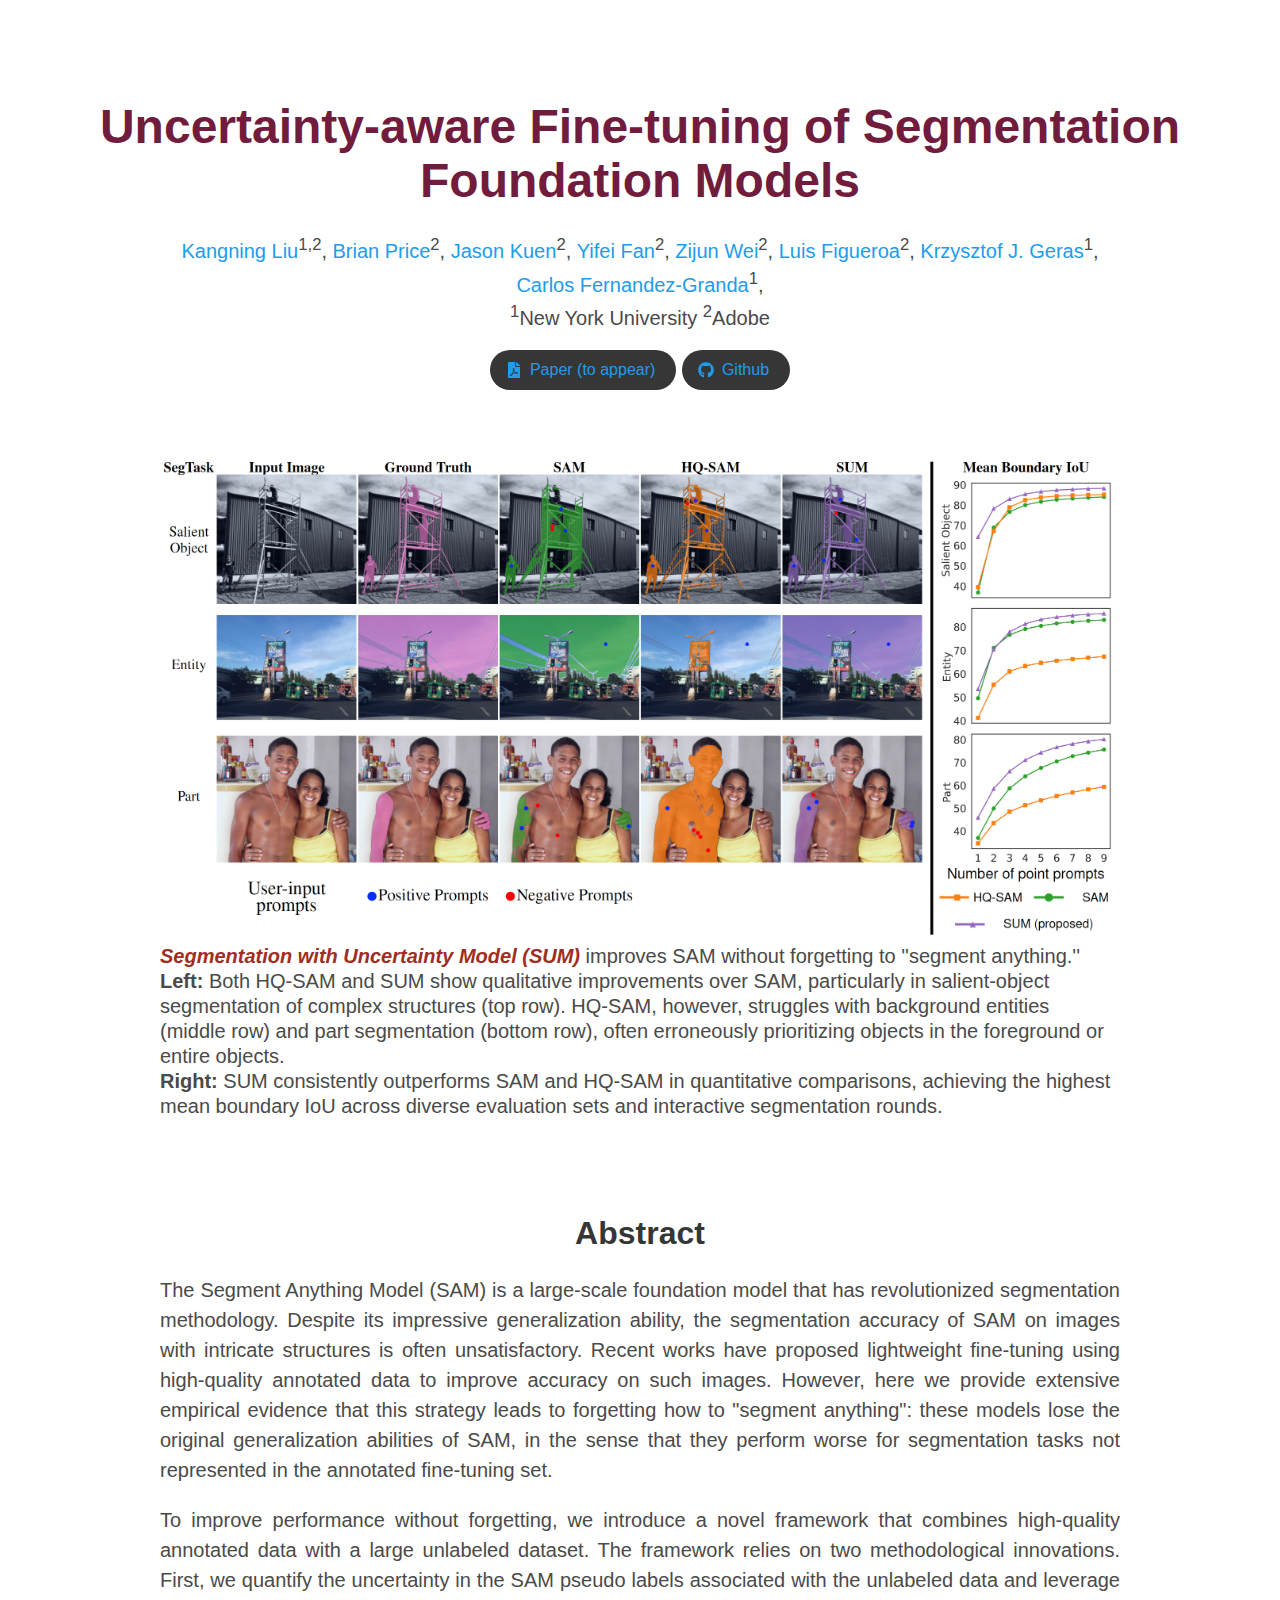
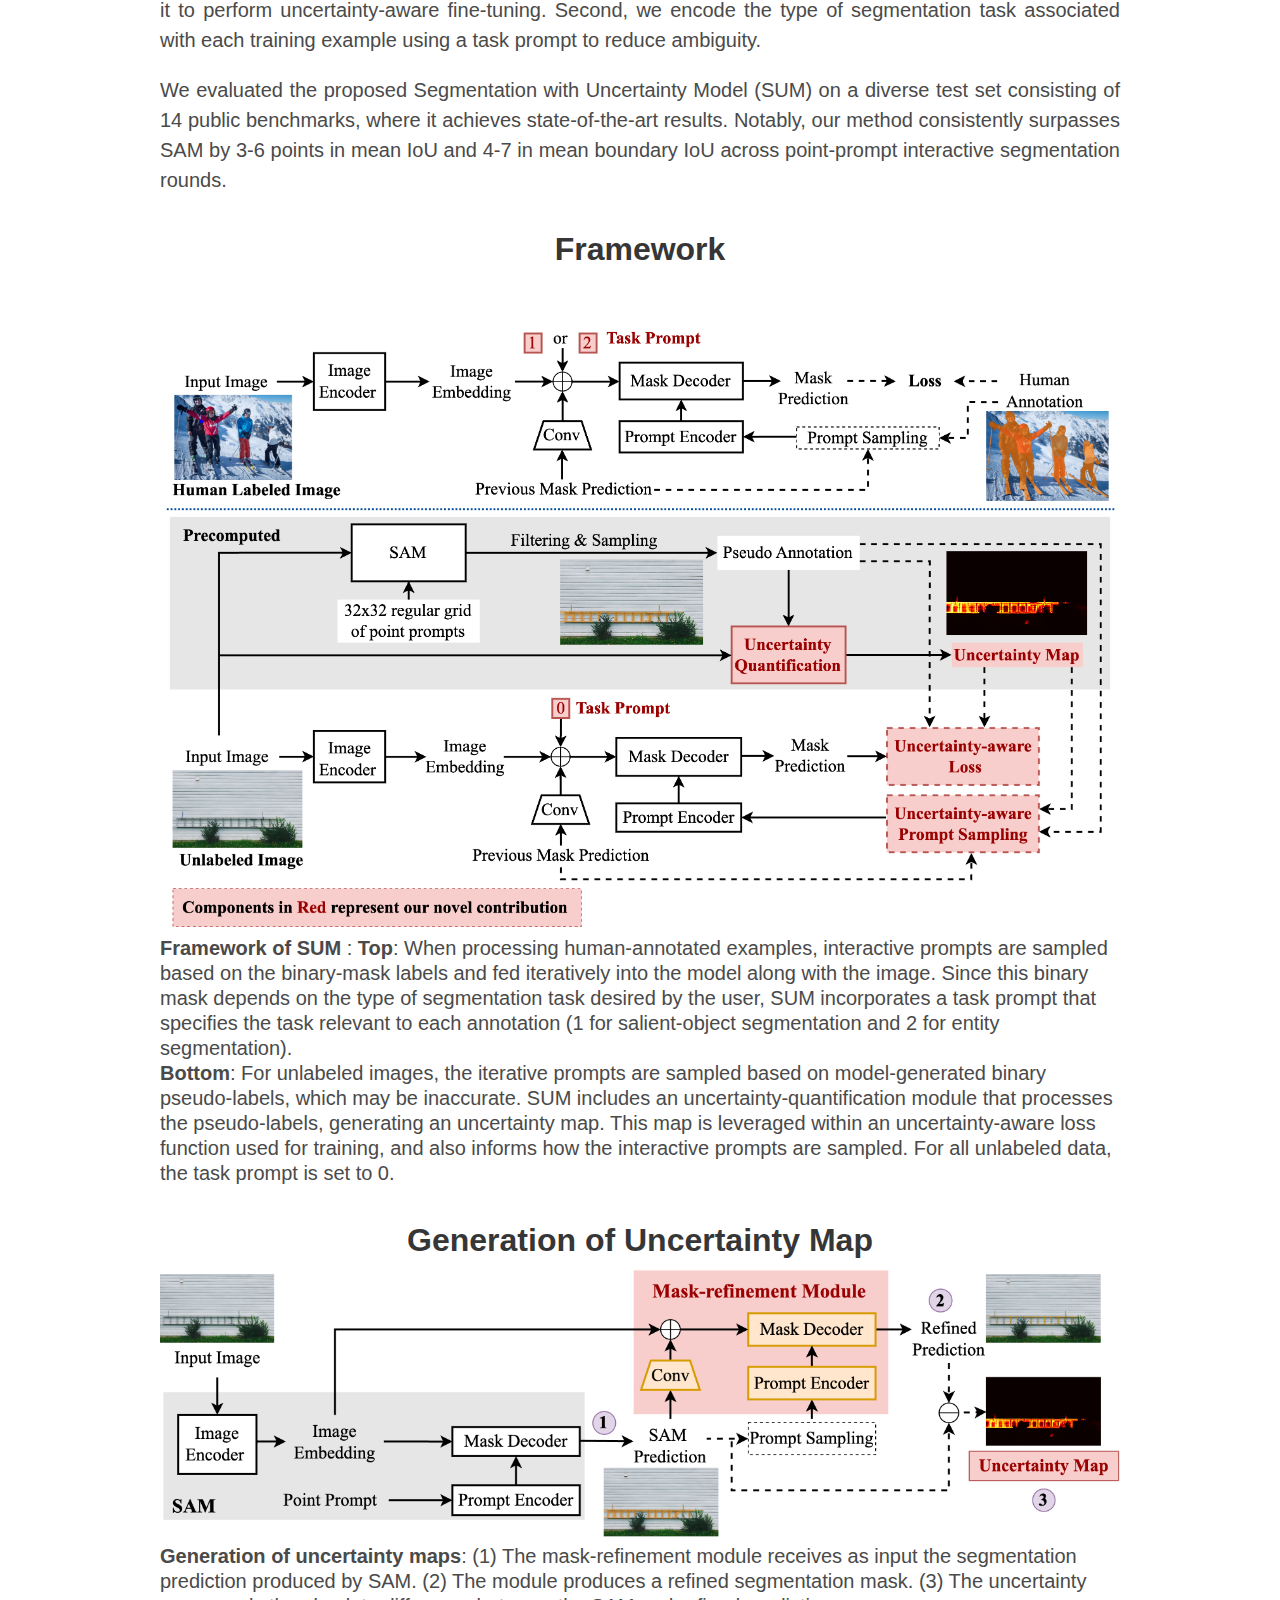
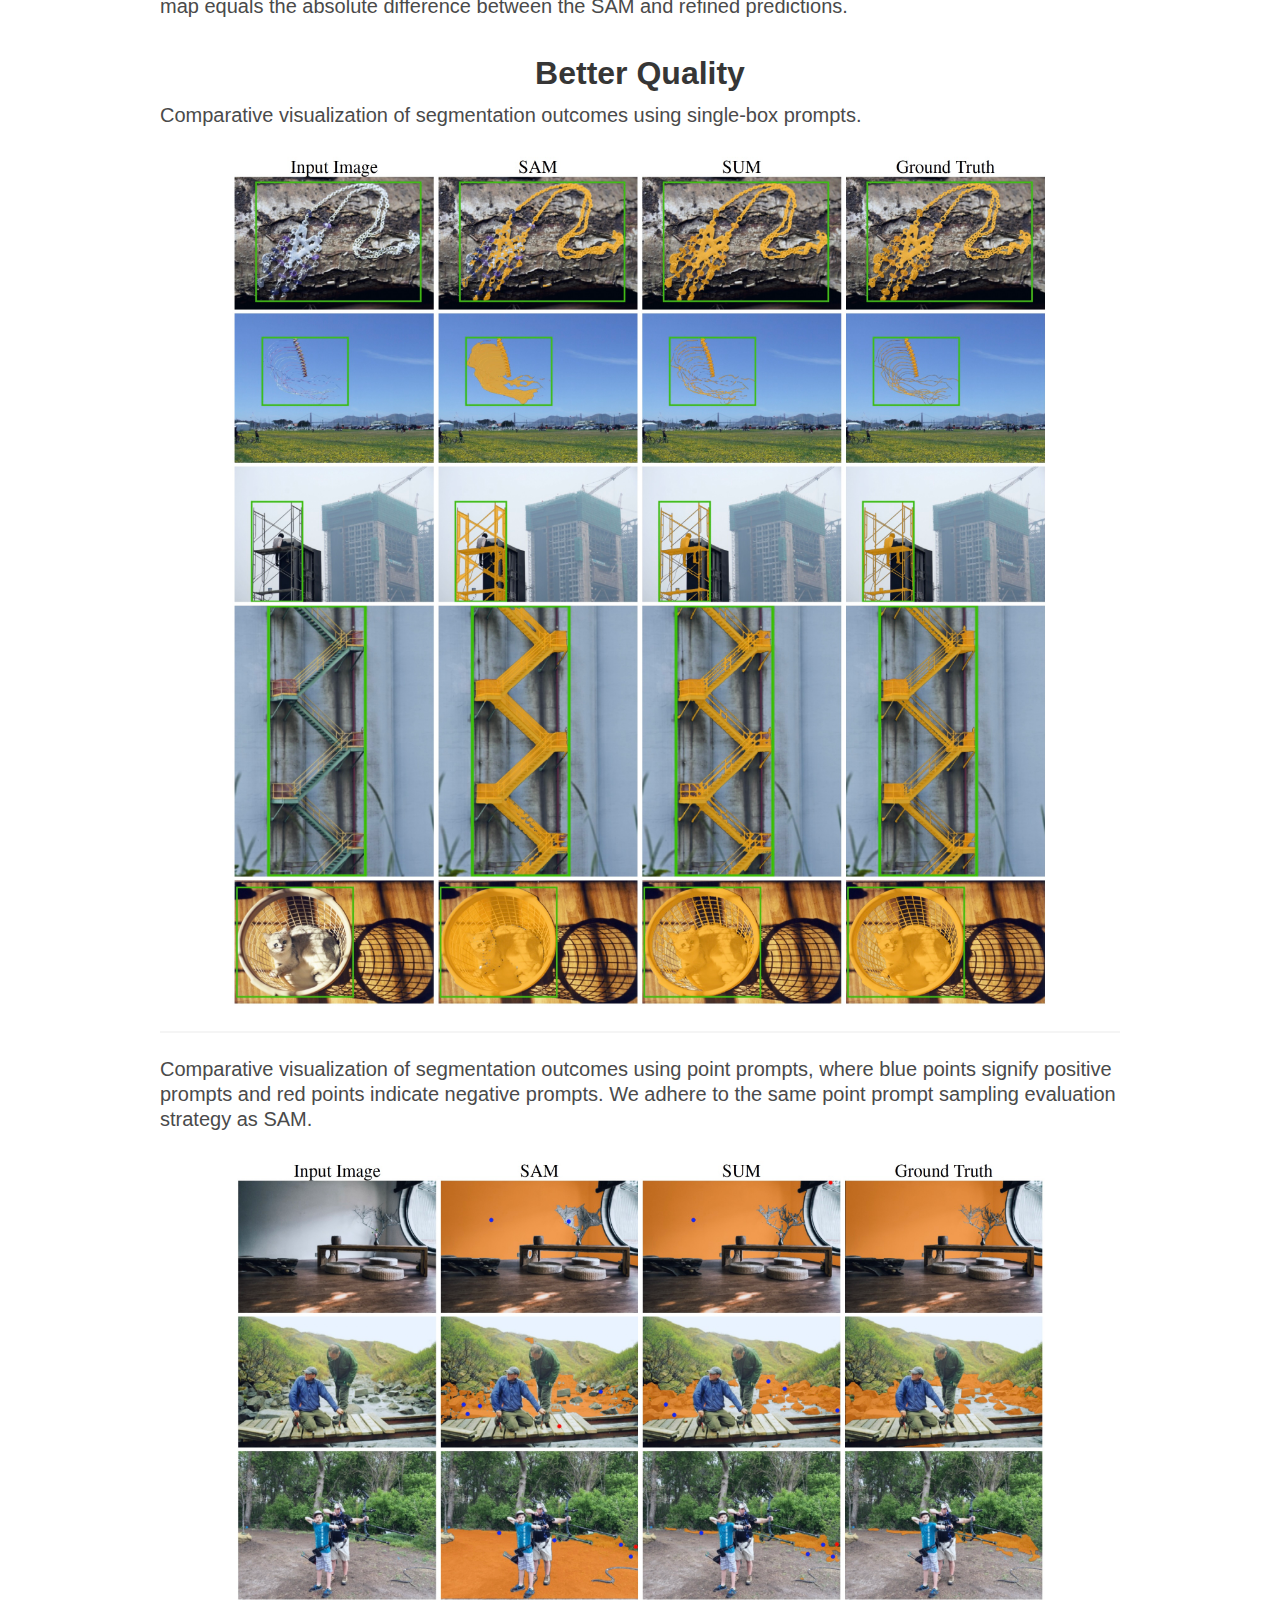
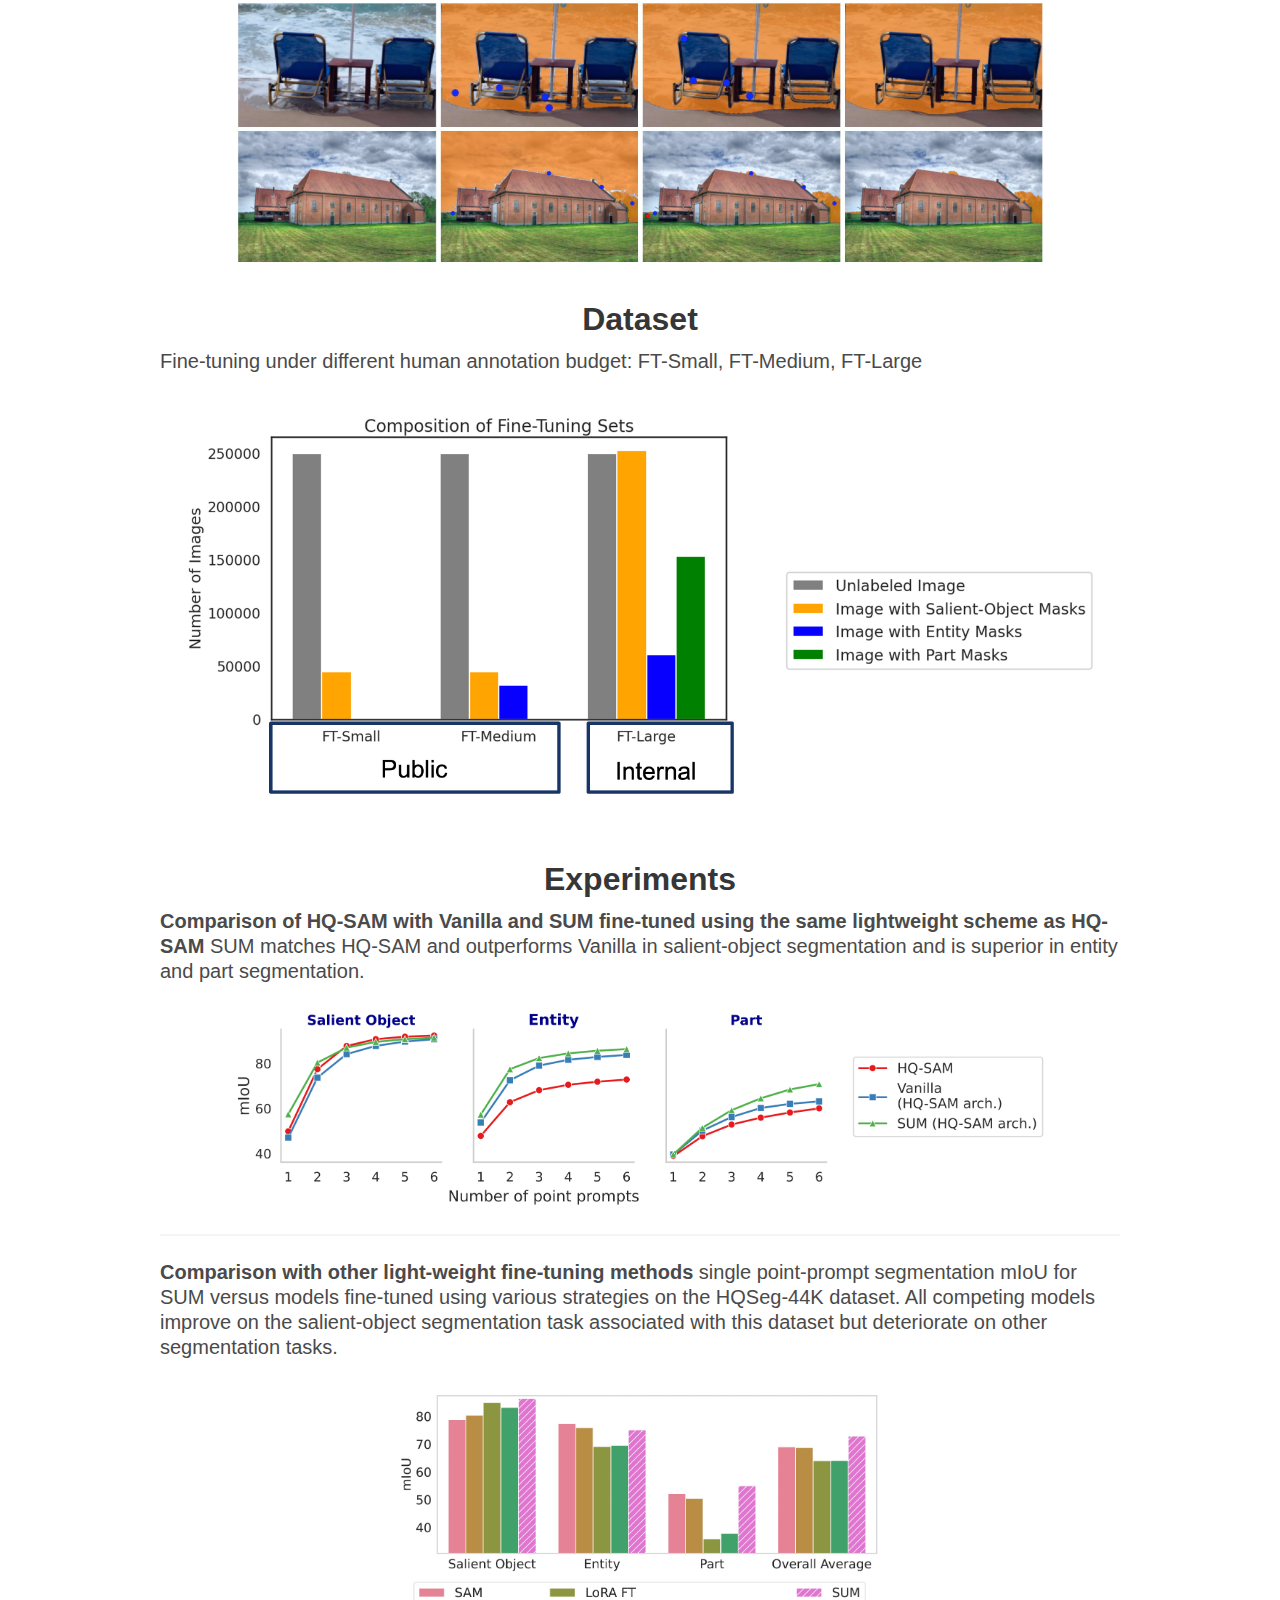
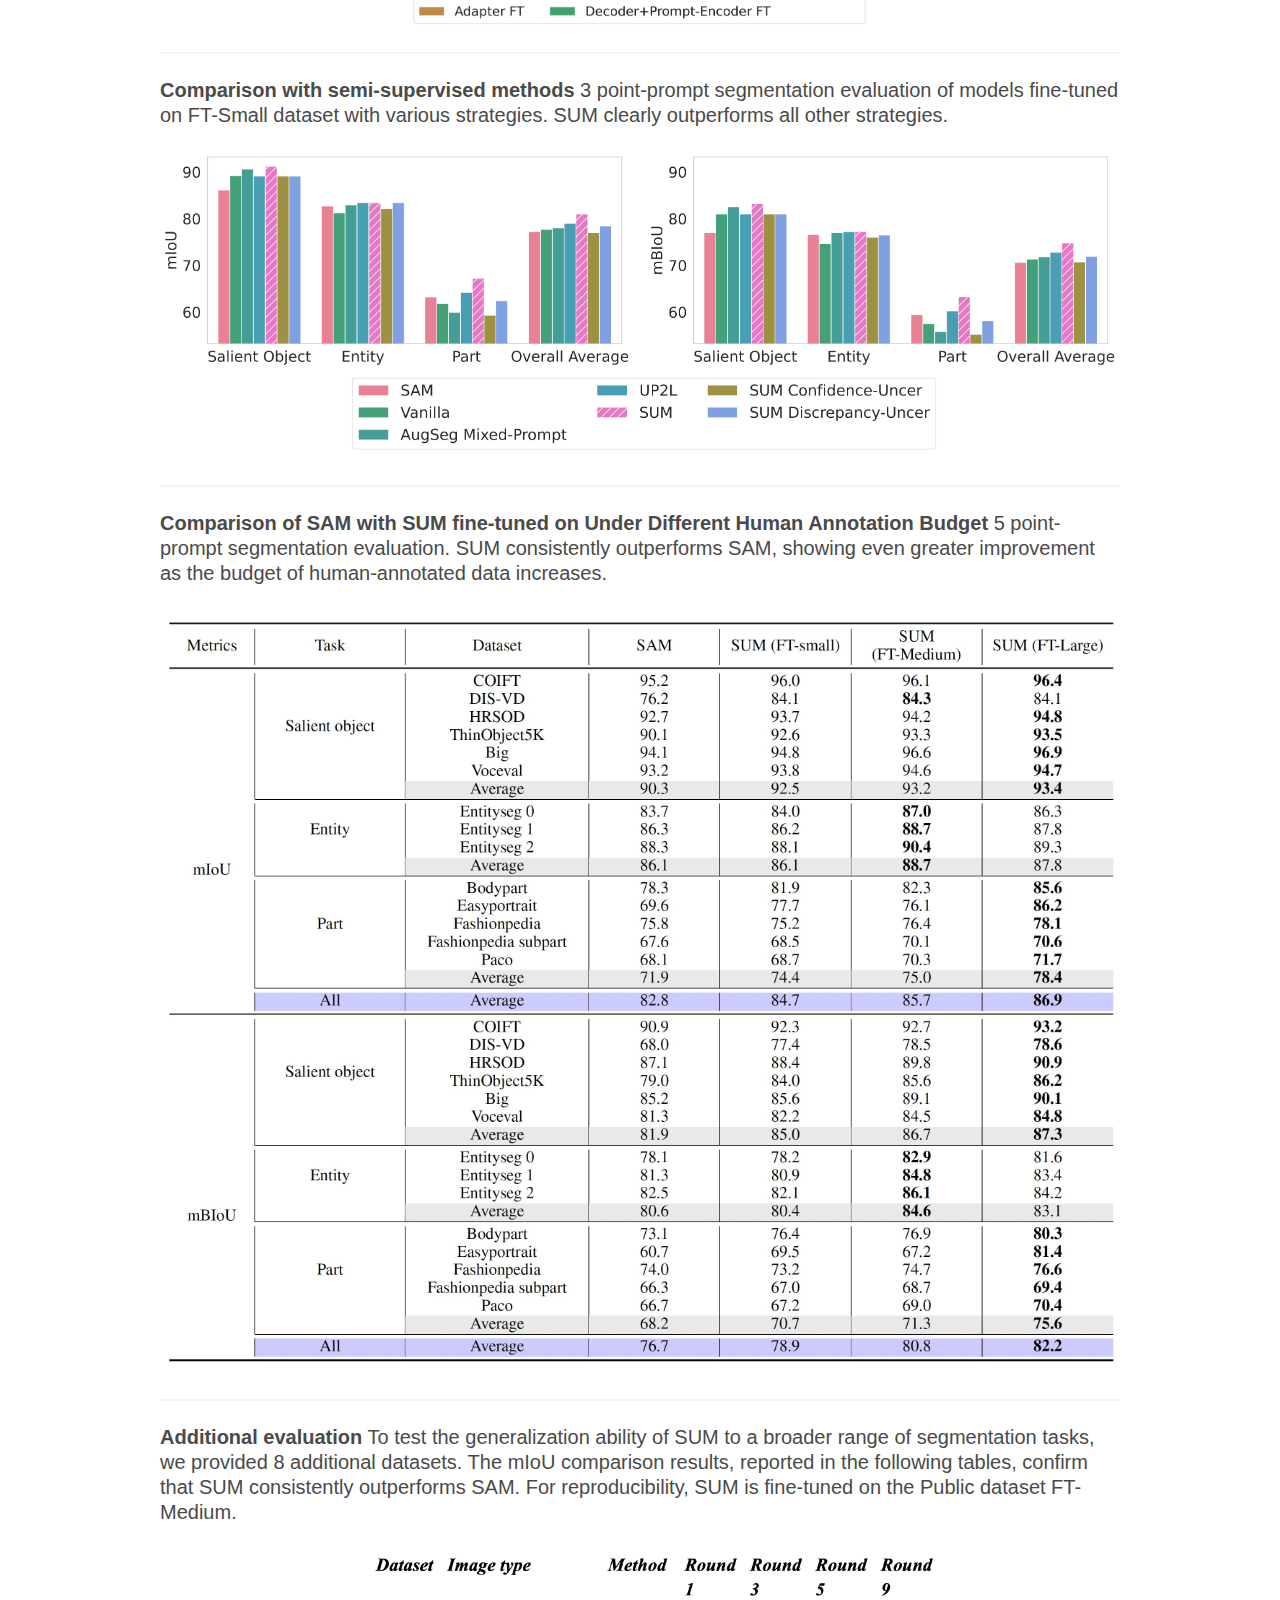
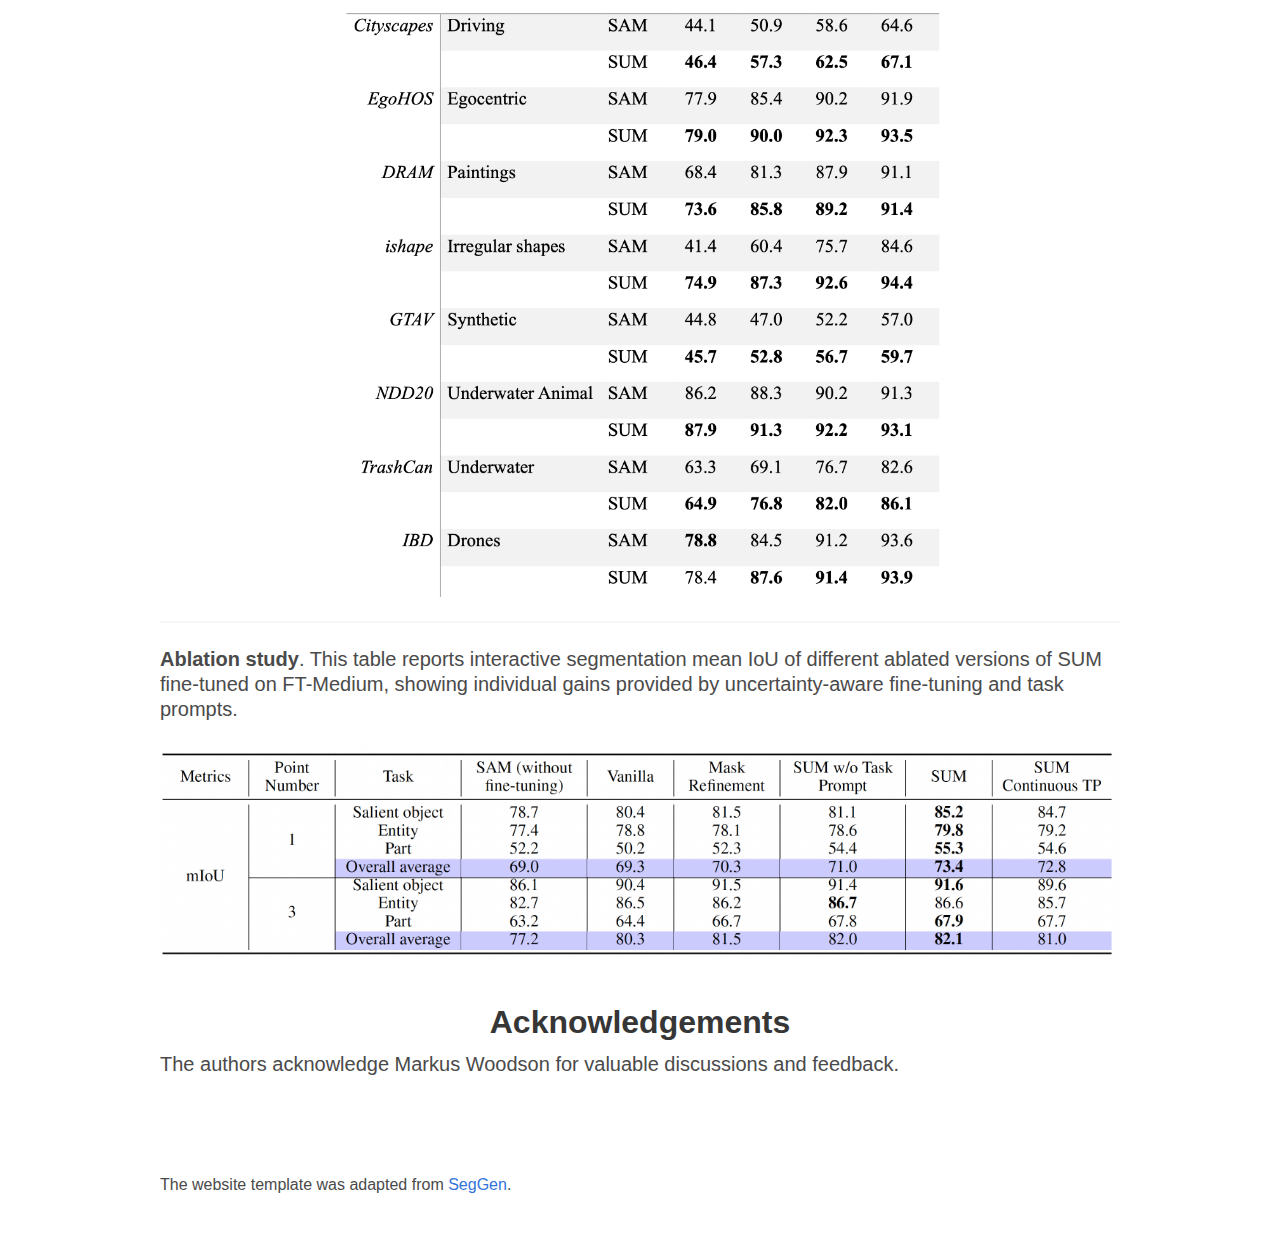
==== commit 128ff9db: "update" ====
--- a/SUM_website/index.html
+++ b/SUM_website/index.html
@@ -741,7 +741,7 @@
                 <h2 class="title is-3 centered">Framework</h2>
             </div>
             <div class="container is-max-desktop">
-                <img src="./files/framework_website.png" height="100%">
+                <img src="./files/unifiedpseudoannotedtrainingv12.png" height="100%">
                 <h2 class="subtitle has-text">
                     <b>Framework of SUM </b>:
                     <b>Top</b>: When processing human-annotated examples, interactive prompts are sampled based on the
@@ -922,6 +922,20 @@
 <!--  </div>-->
 <!--</section>-->
 
+<section class="hero teaser">
+    <div class="hero-body">
+        <div class="container is-max-desktop">
+            <div class="columns is-centered has-text-centered">
+                <h2 class="title is-3 centered">Acknowledgements</h2>
+            </div>
+            <h2 class="subtitle has-text">
+            The authors acknowledge Markus Woodson for valuable discussions and feedback.
+            </h2>
+        </div>
+    </div>
+</section>
+
+
 
 <section class="section" id="acknowledgements">
     <div class="container content is-max-desktop">
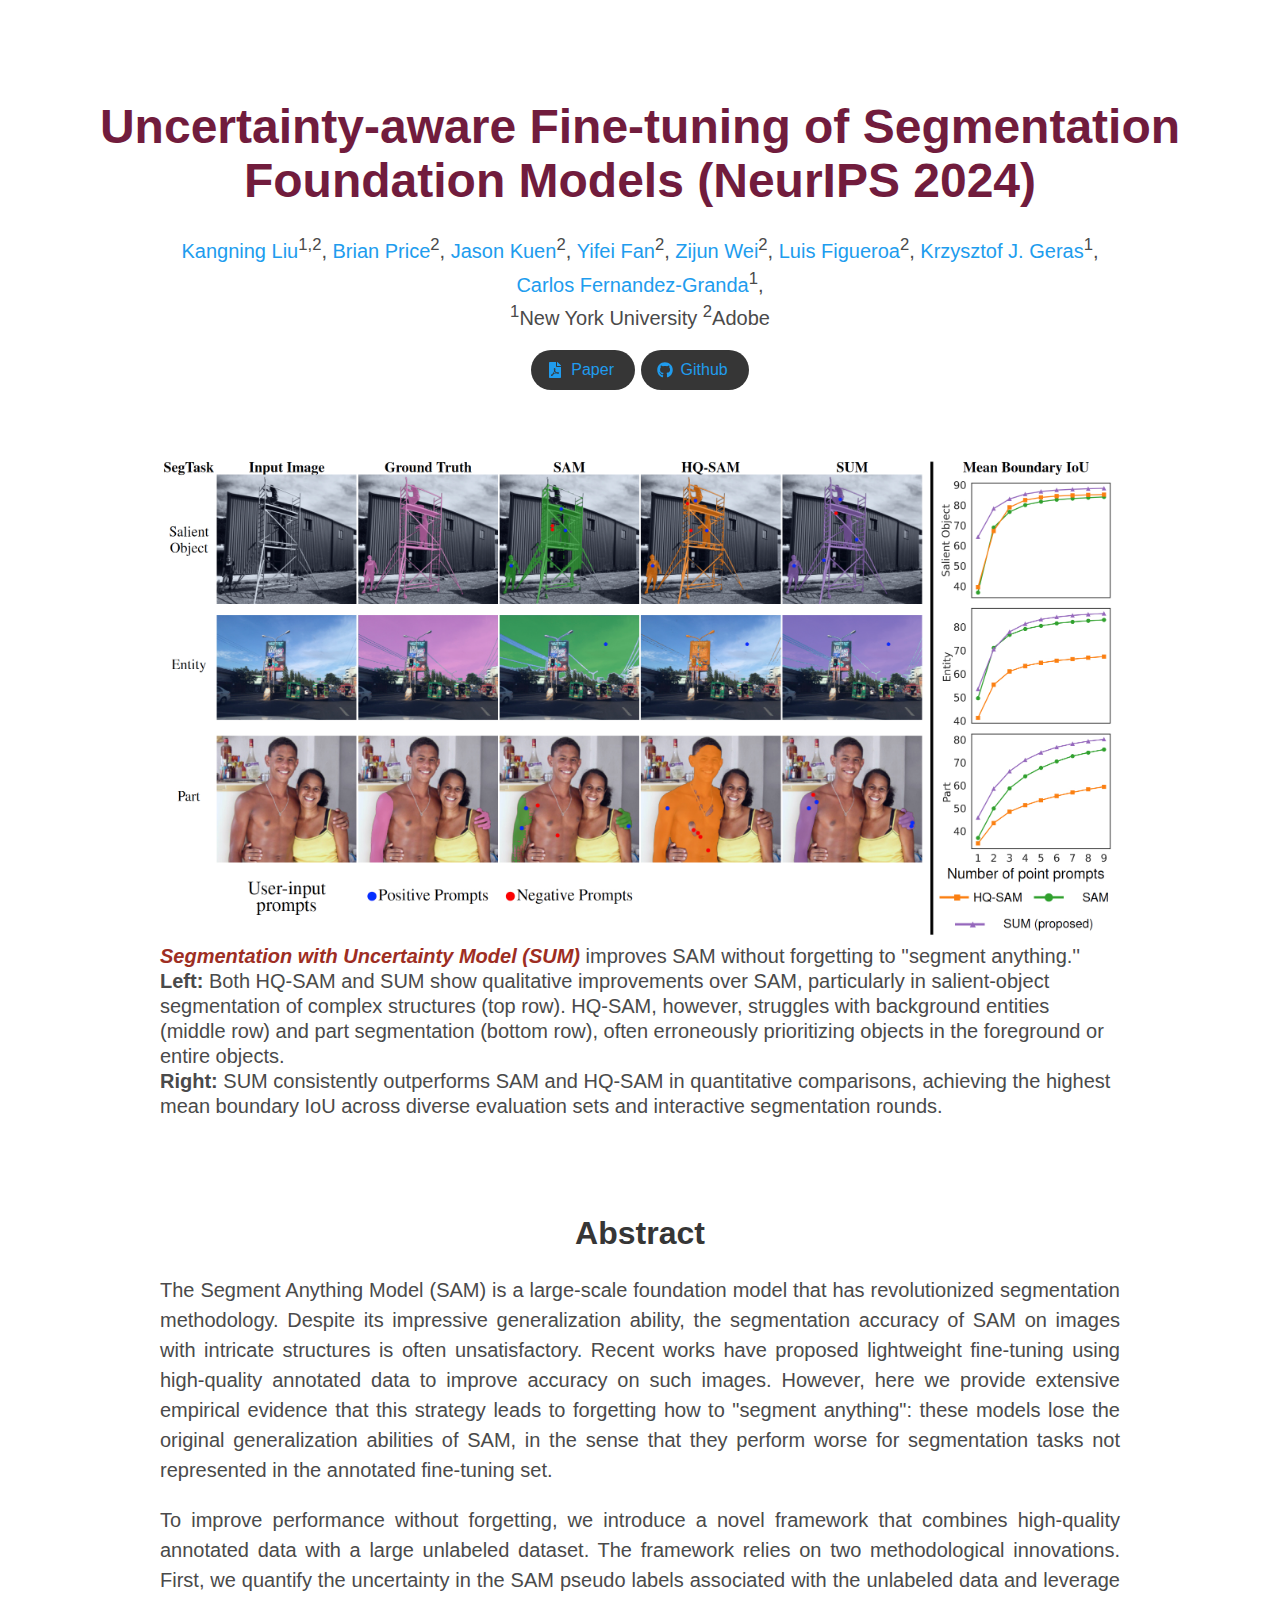
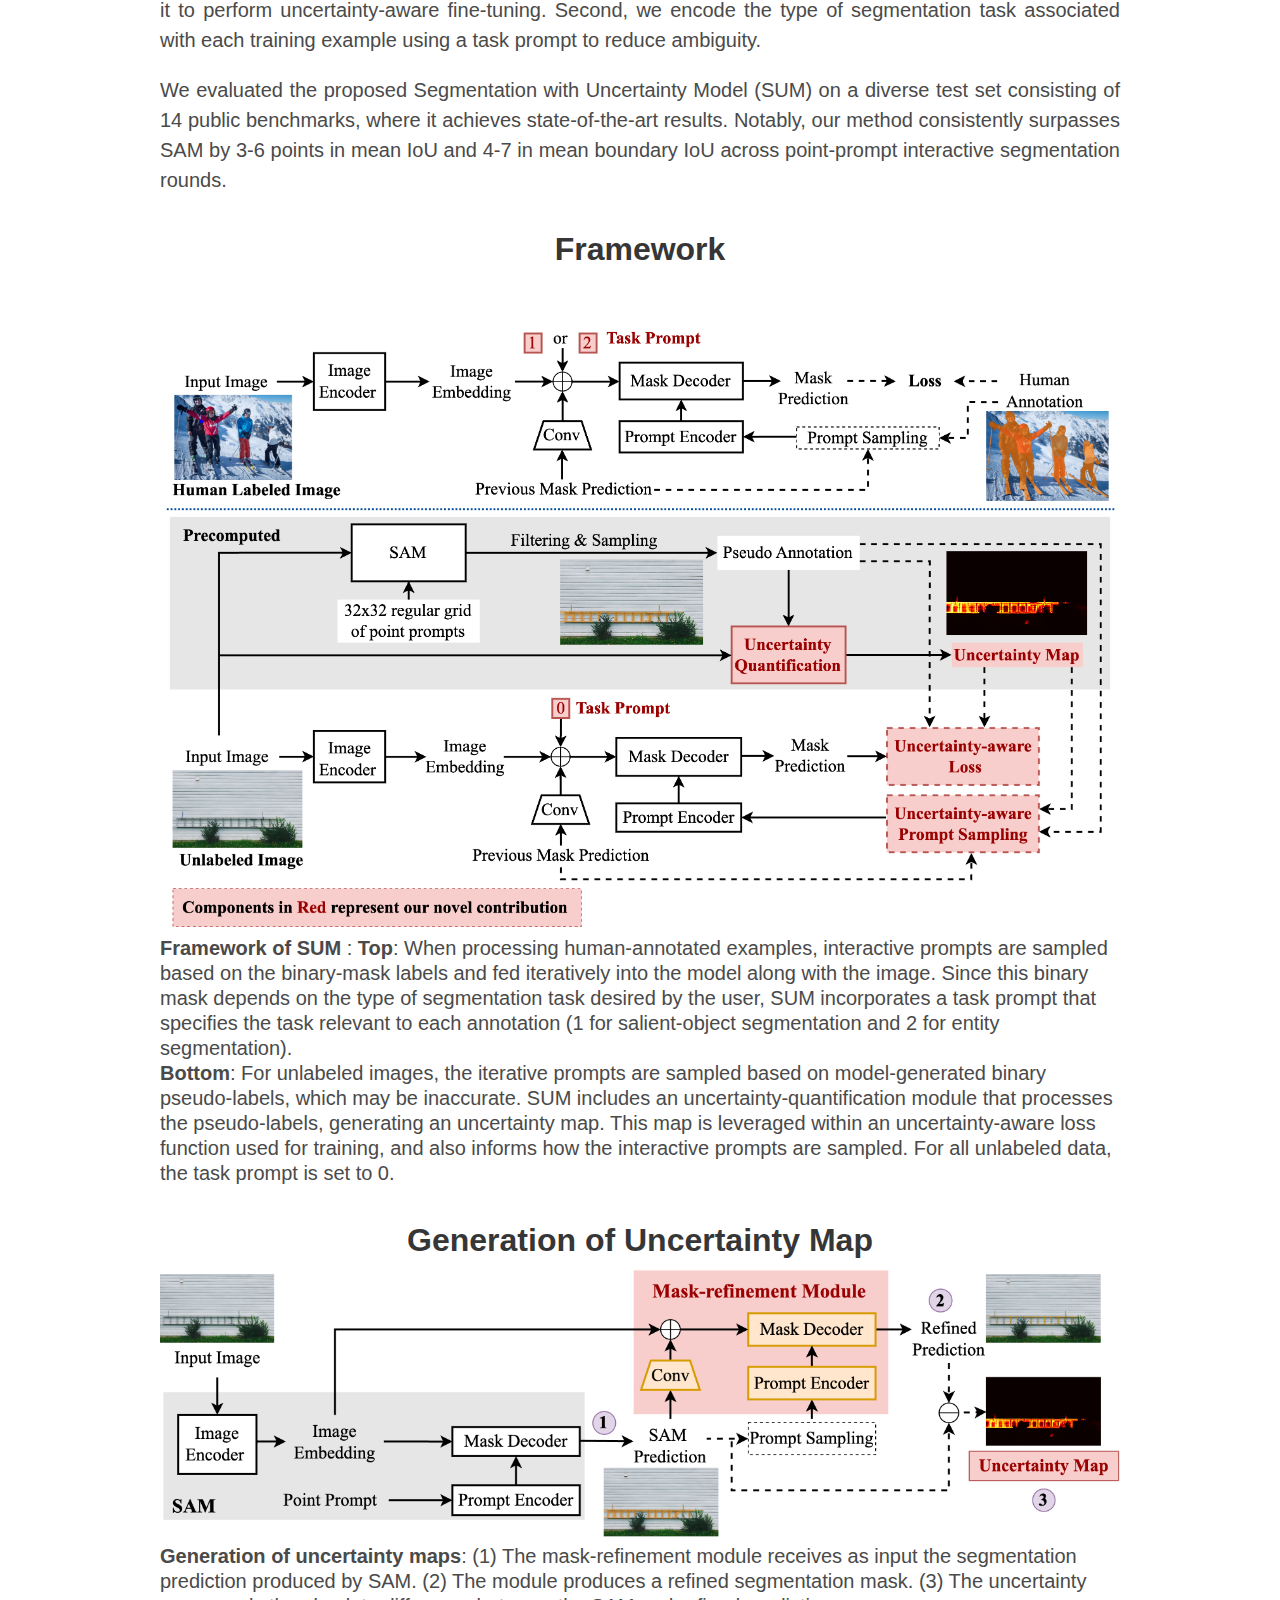
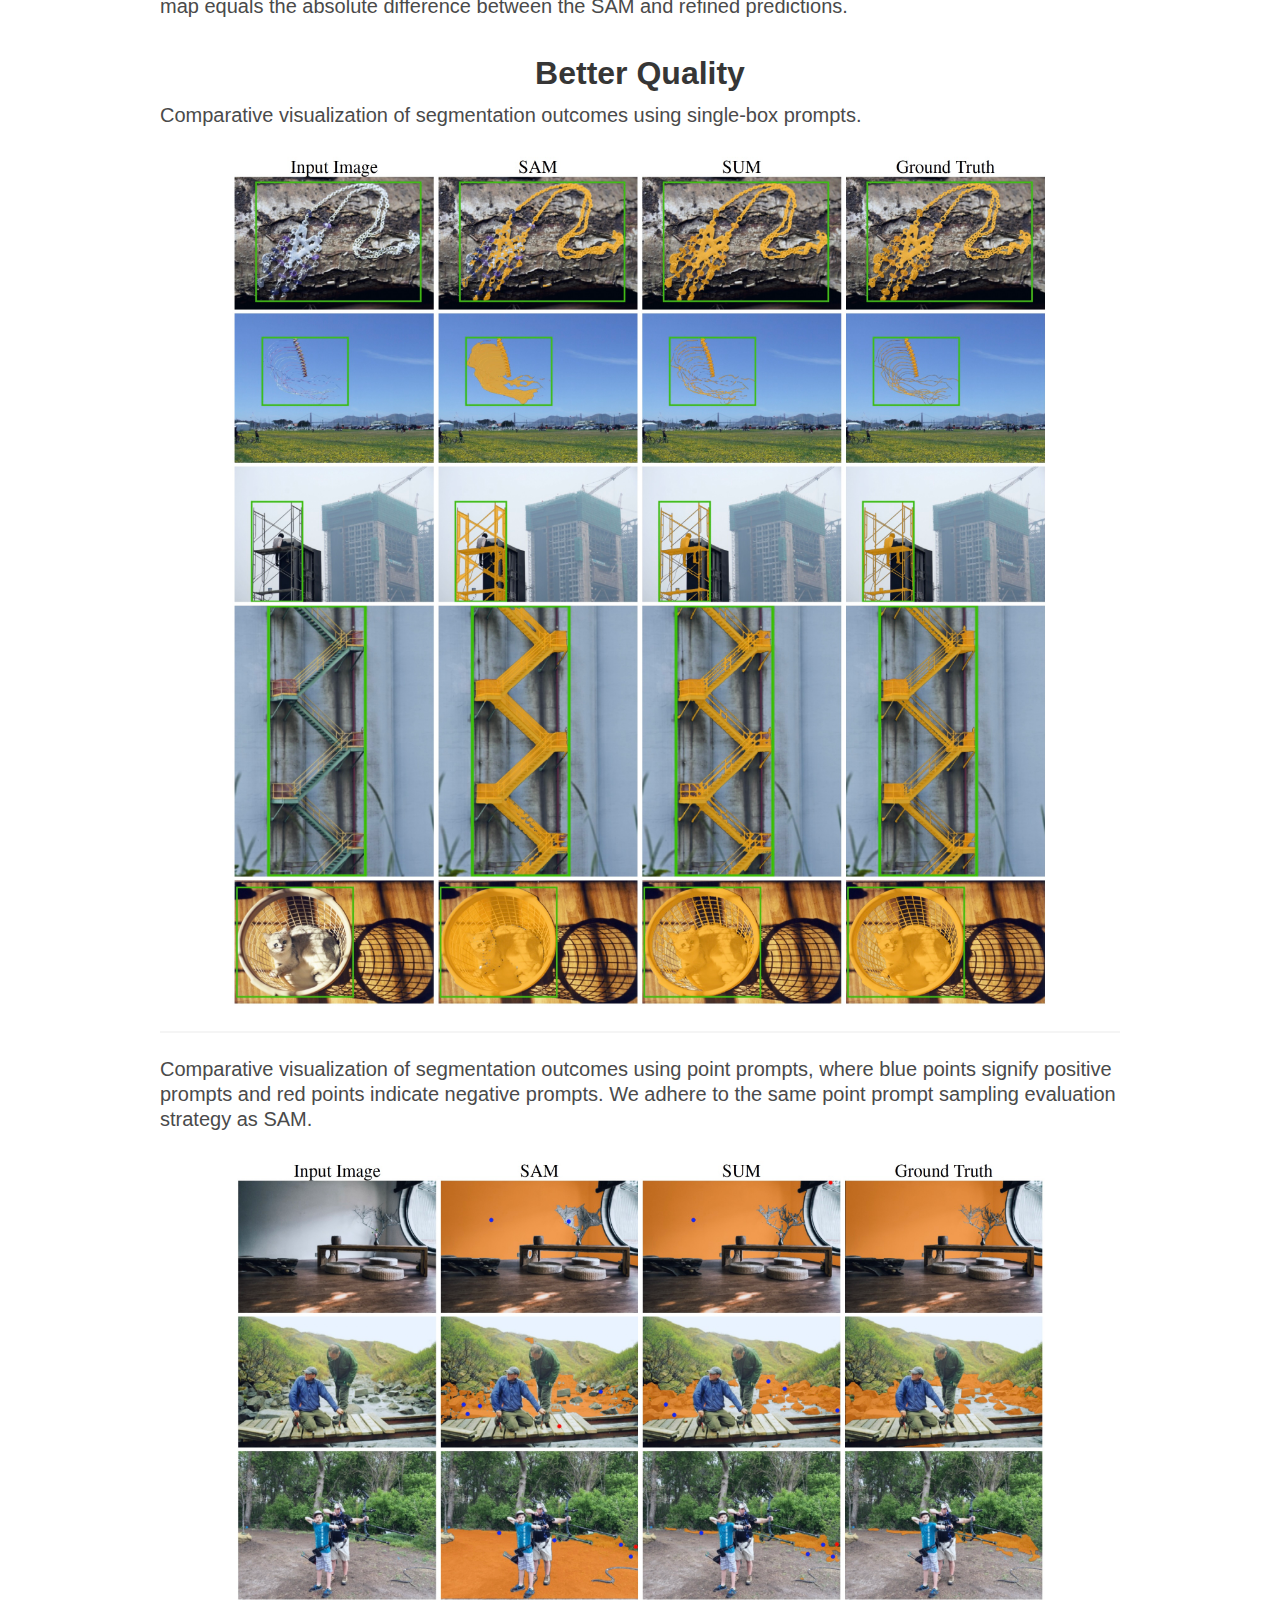
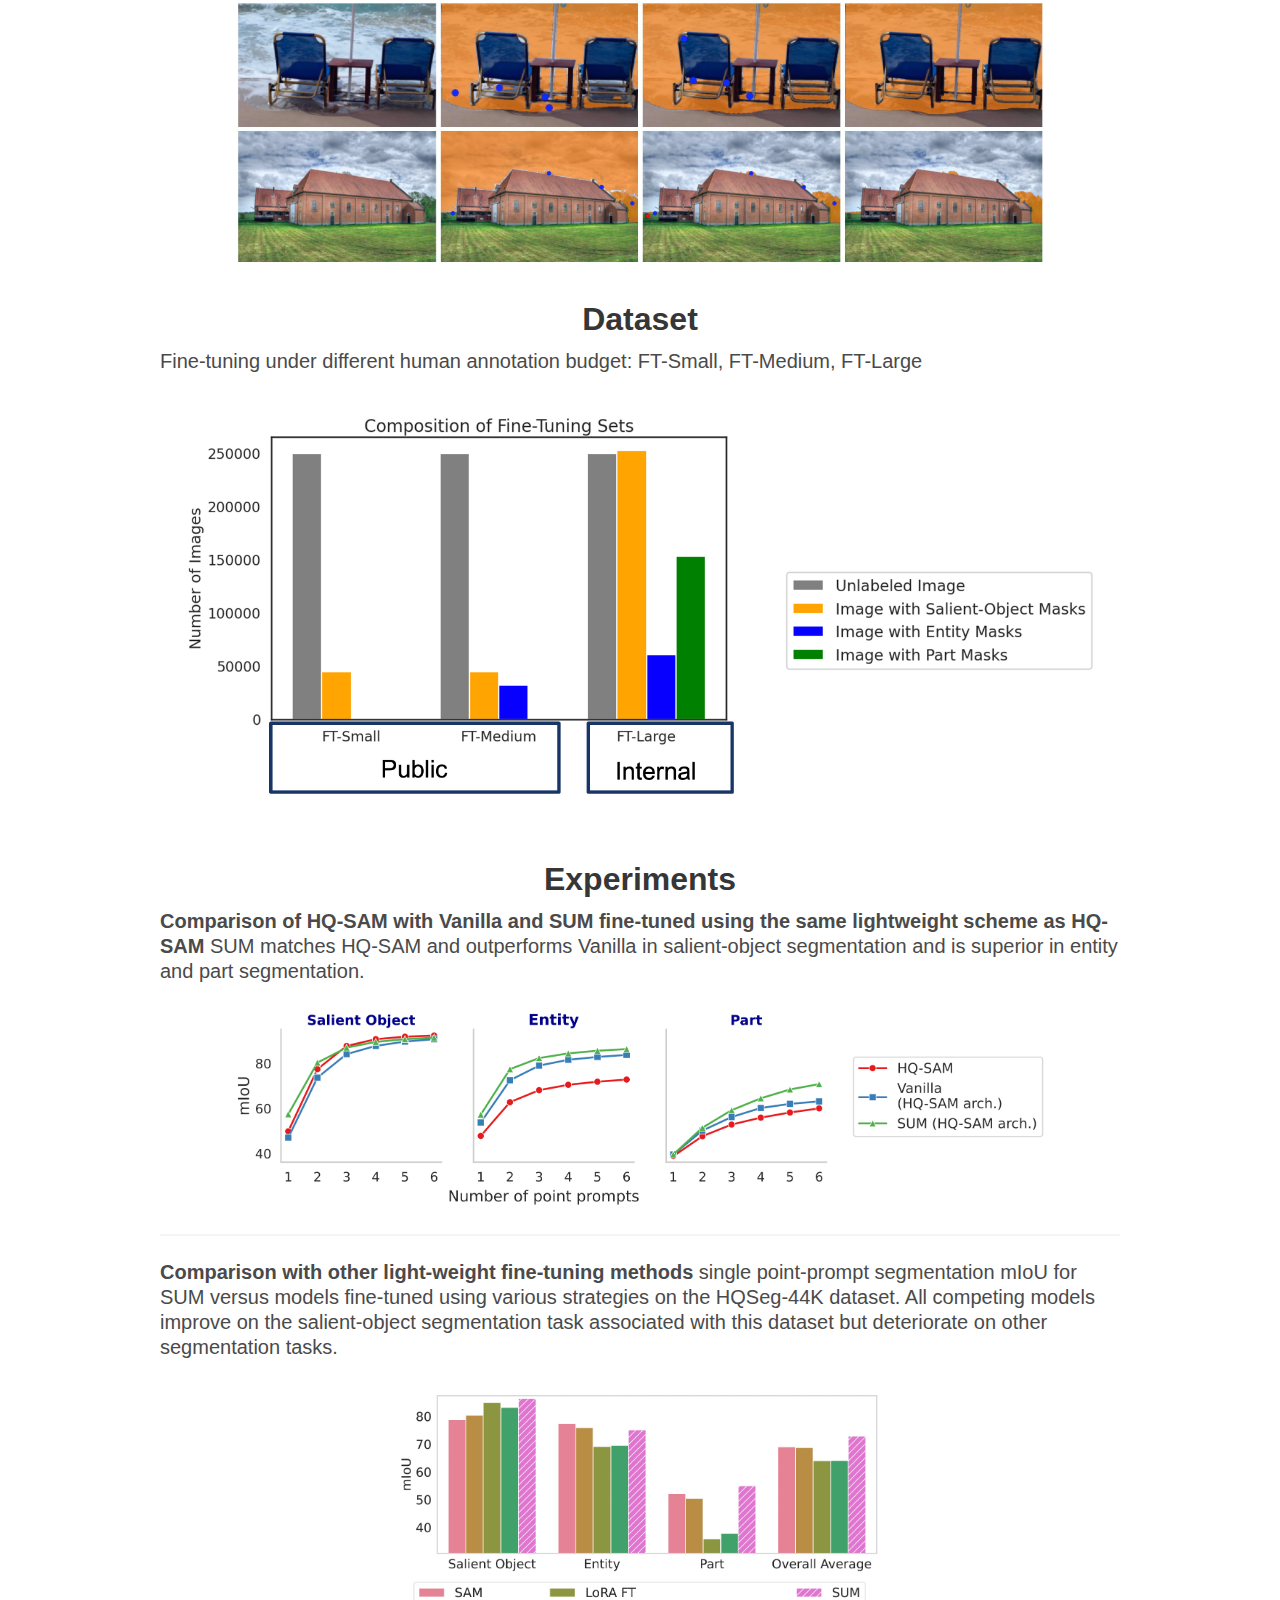
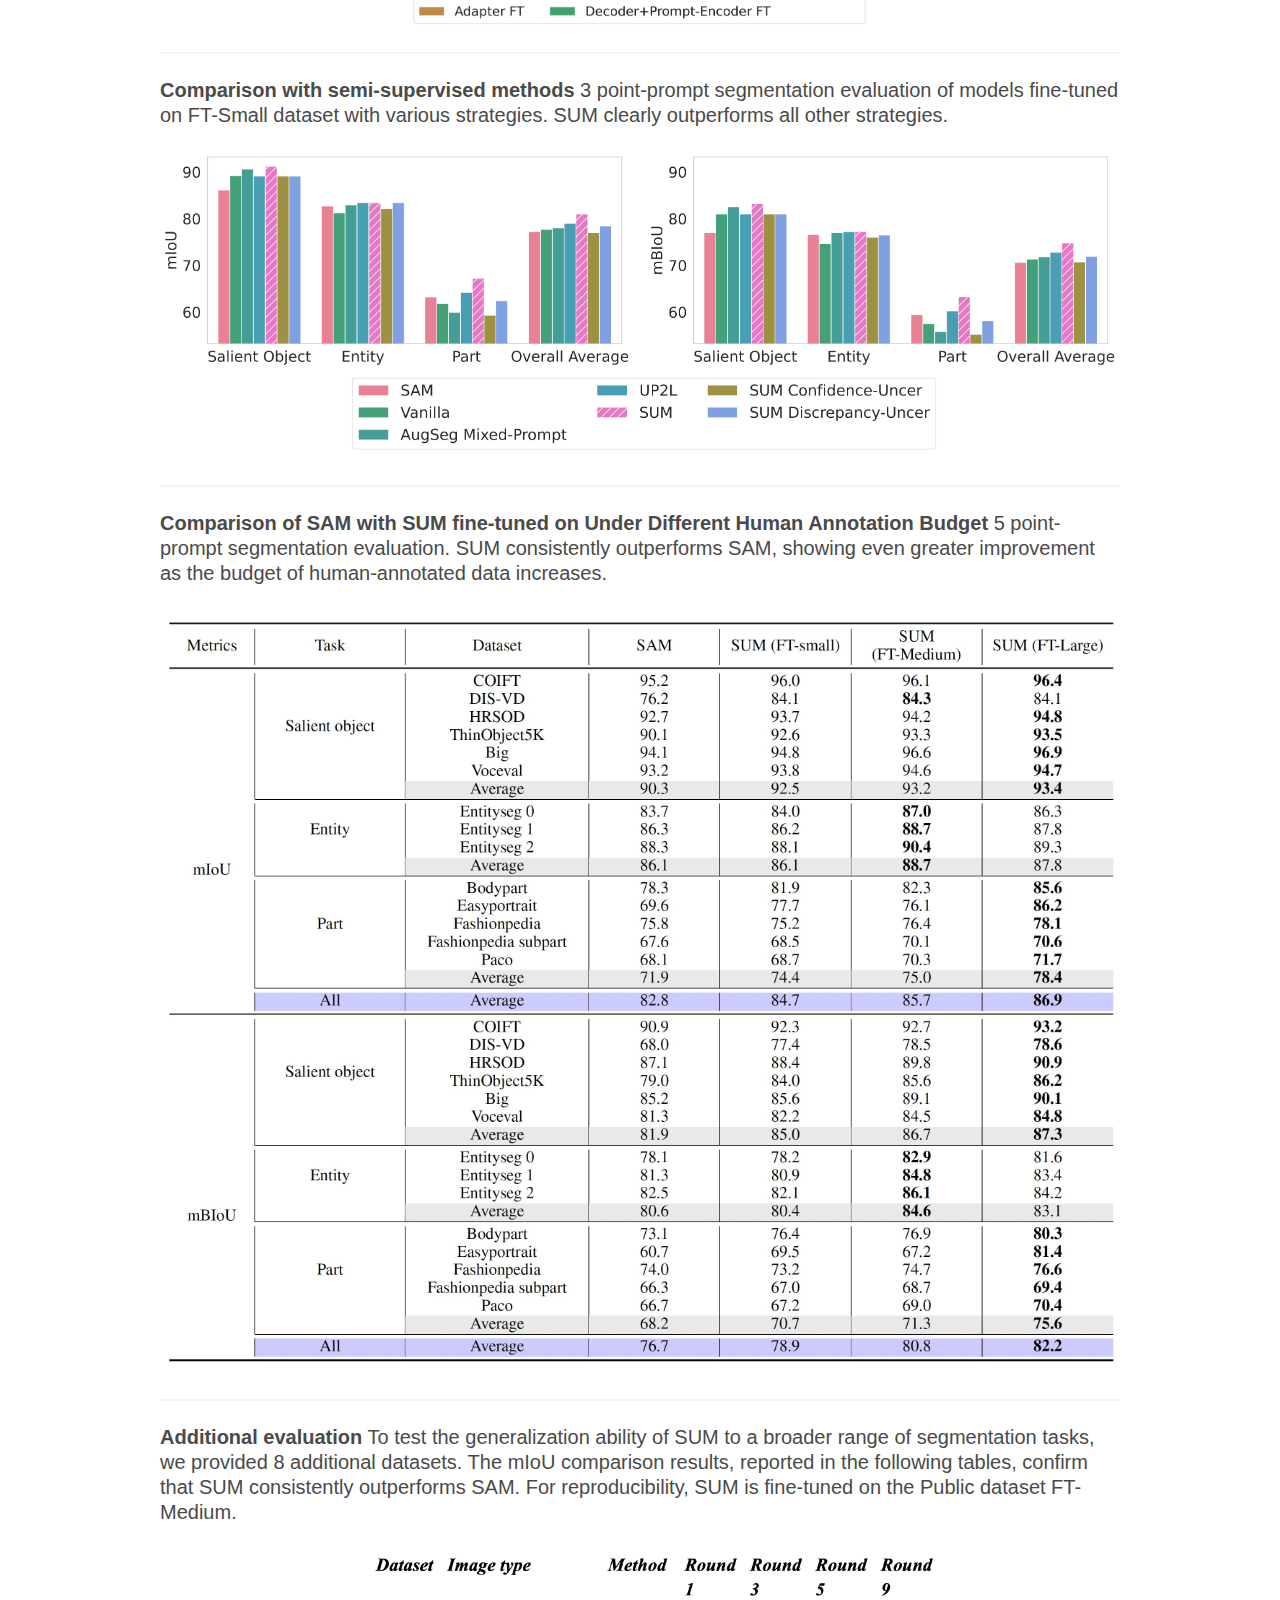
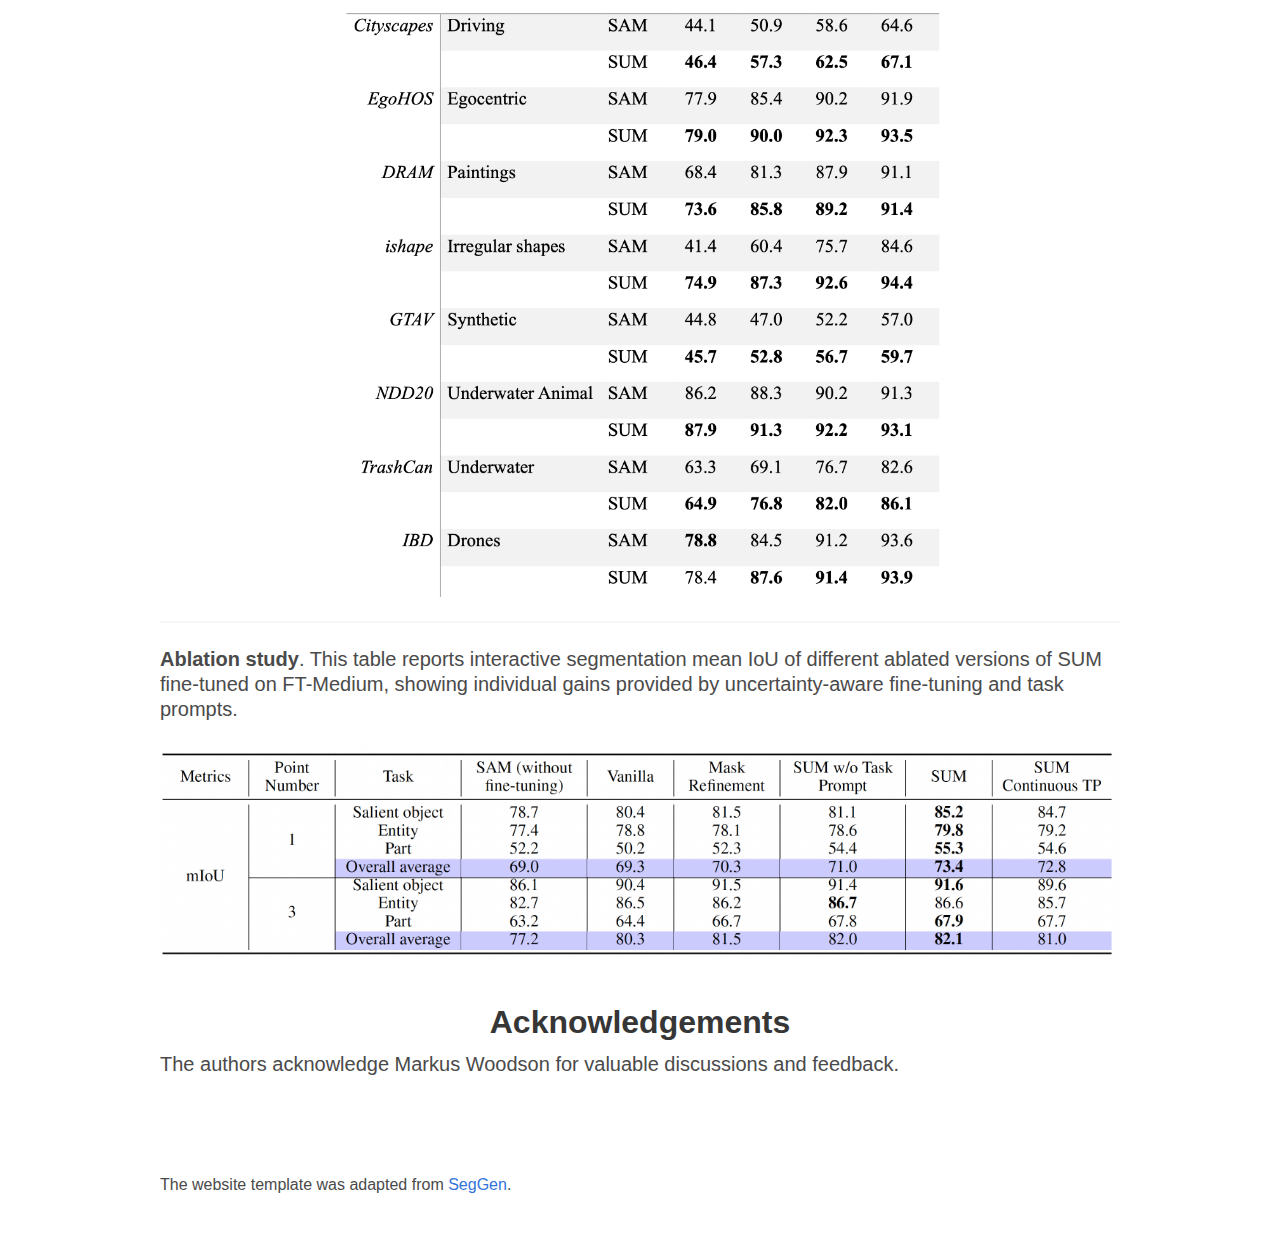
==== commit 50add936: "update" ====
--- a/SUM_website/index.html
+++ b/SUM_website/index.html
@@ -565,7 +565,7 @@
             </div>
             <div class="container has-text-centered">
                 <h1 class="title is-1 publication-title">
-                    <span style="color: #711c3d"> Uncertainty-aware Fine-tuning of Segmentation Foundation Models</span>
+                    <span style="color: #711c3d"> Uncertainty-aware Fine-tuning of Segmentation Foundation Models (NeurIPS 2024)</span>
                 </h1>
                 <div class="is-size-5 publication-authors">
                     <div class="author-block">
@@ -614,7 +614,7 @@
                               </span> -->
                             <span class="link-block">
 
-                <a href="" class="external-link button is-normal is-rounded is-dark">
+                <a href="https://openreview.net/pdf?id=qNXRXUC90b" class="external-link button is-normal is-rounded is-dark">
                     <span class="icon">
                       <svg class="svg-inline--fa fa-file-pdf fa-w-12" aria-hidden="true" focusable="false"
                            data-prefix="fas" data-icon="file-pdf" role="img" xmlns="http://www.w3.org/2000/svg"
@@ -622,7 +622,7 @@
                                                                         d="M181.9 256.1c-5-16-4.9-46.9-2-46.9 8.4 0 7.6 36.9 2 46.9zm-1.7 47.2c-7.7 20.2-17.3 43.3-28.4 62.7 18.3-7 39-17.2 62.9-21.9-12.7-9.6-24.9-23.4-34.5-40.8zM86.1 428.1c0 .8 13.2-5.4 34.9-40.2-6.7 6.3-29.1 24.5-34.9 40.2zM248 160h136v328c0 13.3-10.7 24-24 24H24c-13.3 0-24-10.7-24-24V24C0 10.7 10.7 0 24 0h200v136c0 13.2 10.8 24 24 24zm-8 171.8c-20-12.2-33.3-29-42.7-53.8 4.5-18.5 11.6-46.6 6.2-64.2-4.7-29.4-42.4-26.5-47.8-6.8-5 18.3-.4 44.1 8.1 77-11.6 27.6-28.7 64.6-40.8 85.8-.1 0-.1.1-.2.1-27.1 13.9-73.6 44.5-54.5 68 5.6 6.9 16 10 21.5 10 17.9 0 35.7-18 61.1-61.8 25.8-8.5 54.1-19.1 79-23.2 21.7 11.8 47.1 19.5 64 19.5 29.2 0 31.2-32 19.7-43.4-13.9-13.6-54.3-9.7-73.6-7.2zM377 105L279 7c-4.5-4.5-10.6-7-17-7h-6v128h128v-6.1c0-6.3-2.5-12.4-7-16.9zm-74.1 255.3c4.1-2.7-2.5-11.9-42.8-9 37.1 15.8 42.8 9 42.8 9z"></path></svg>
                                 <!-- <i class="fas fa-file-pdf"></i> Font Awesome fontawesome.com -->
                   </span>
-                  <span>Paper (to appear)</span>
+                  <span>Paper</span>
                 </a>
             </span>
 
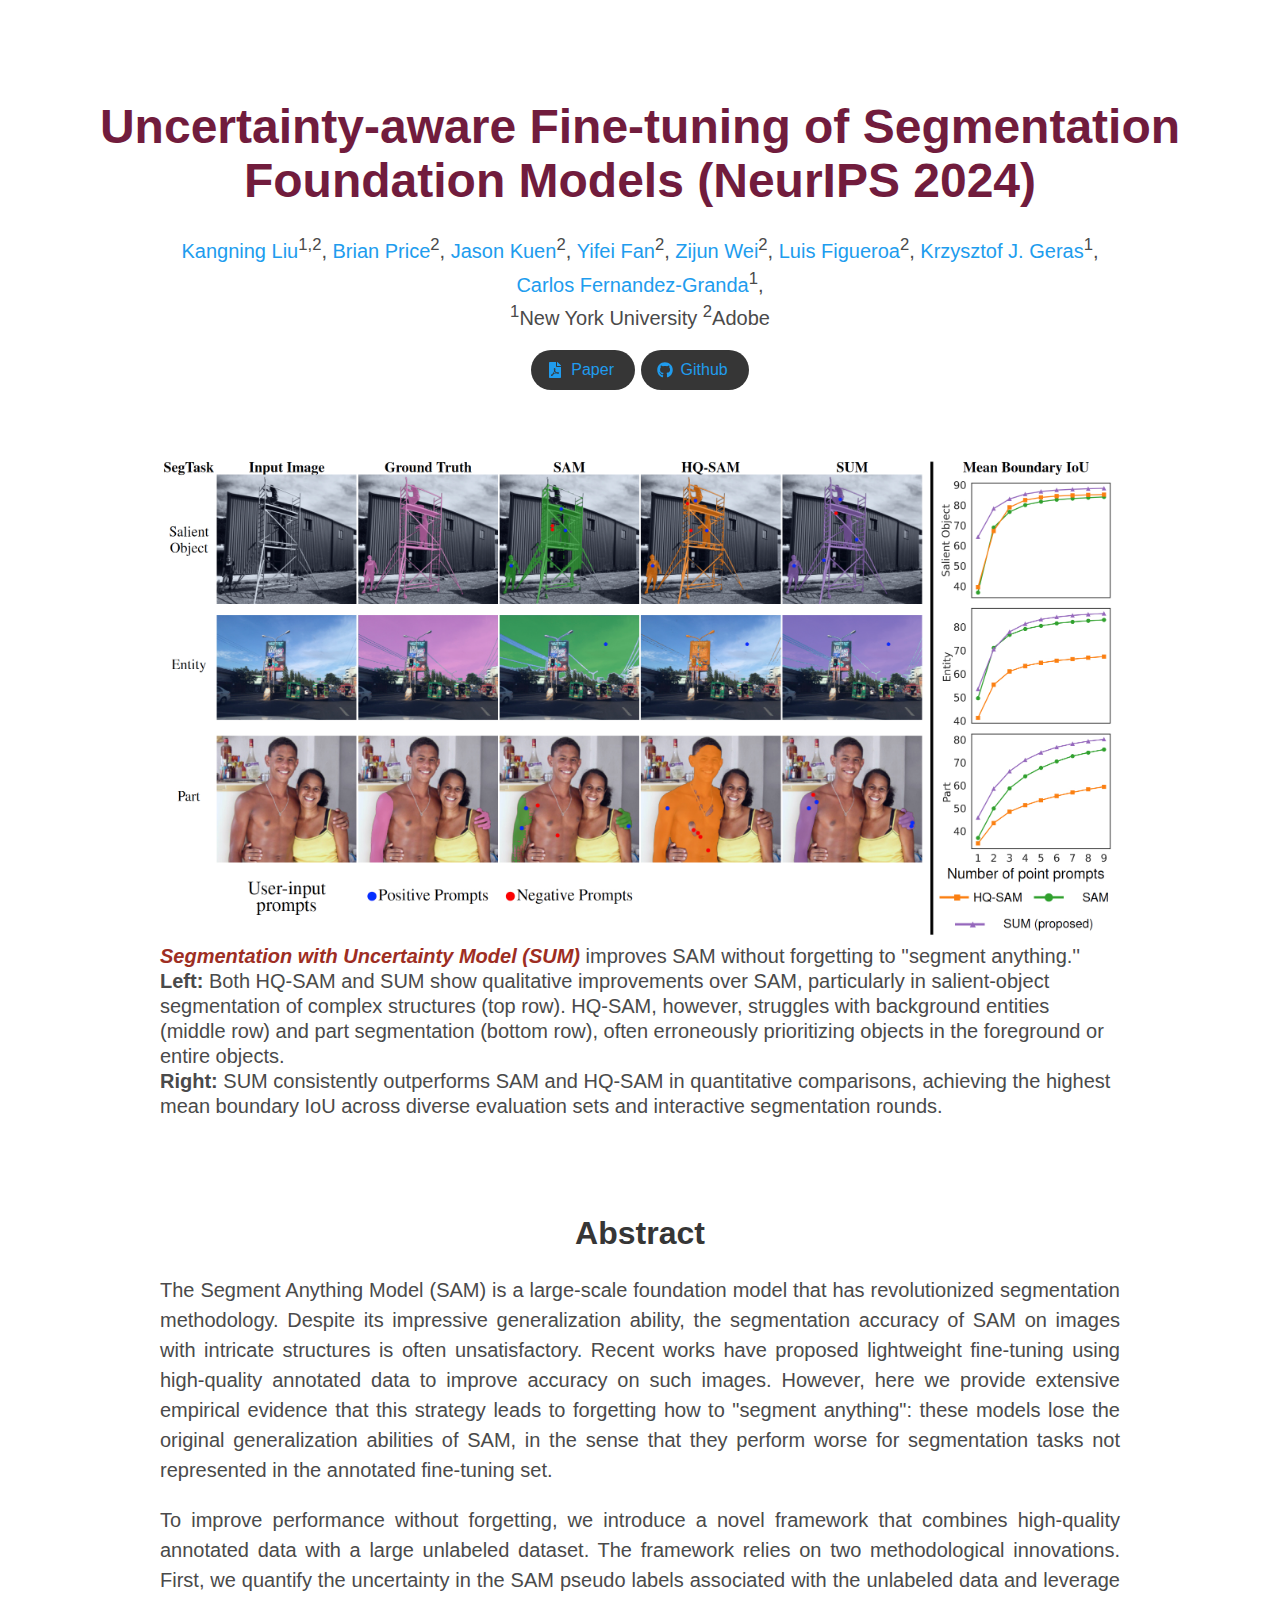
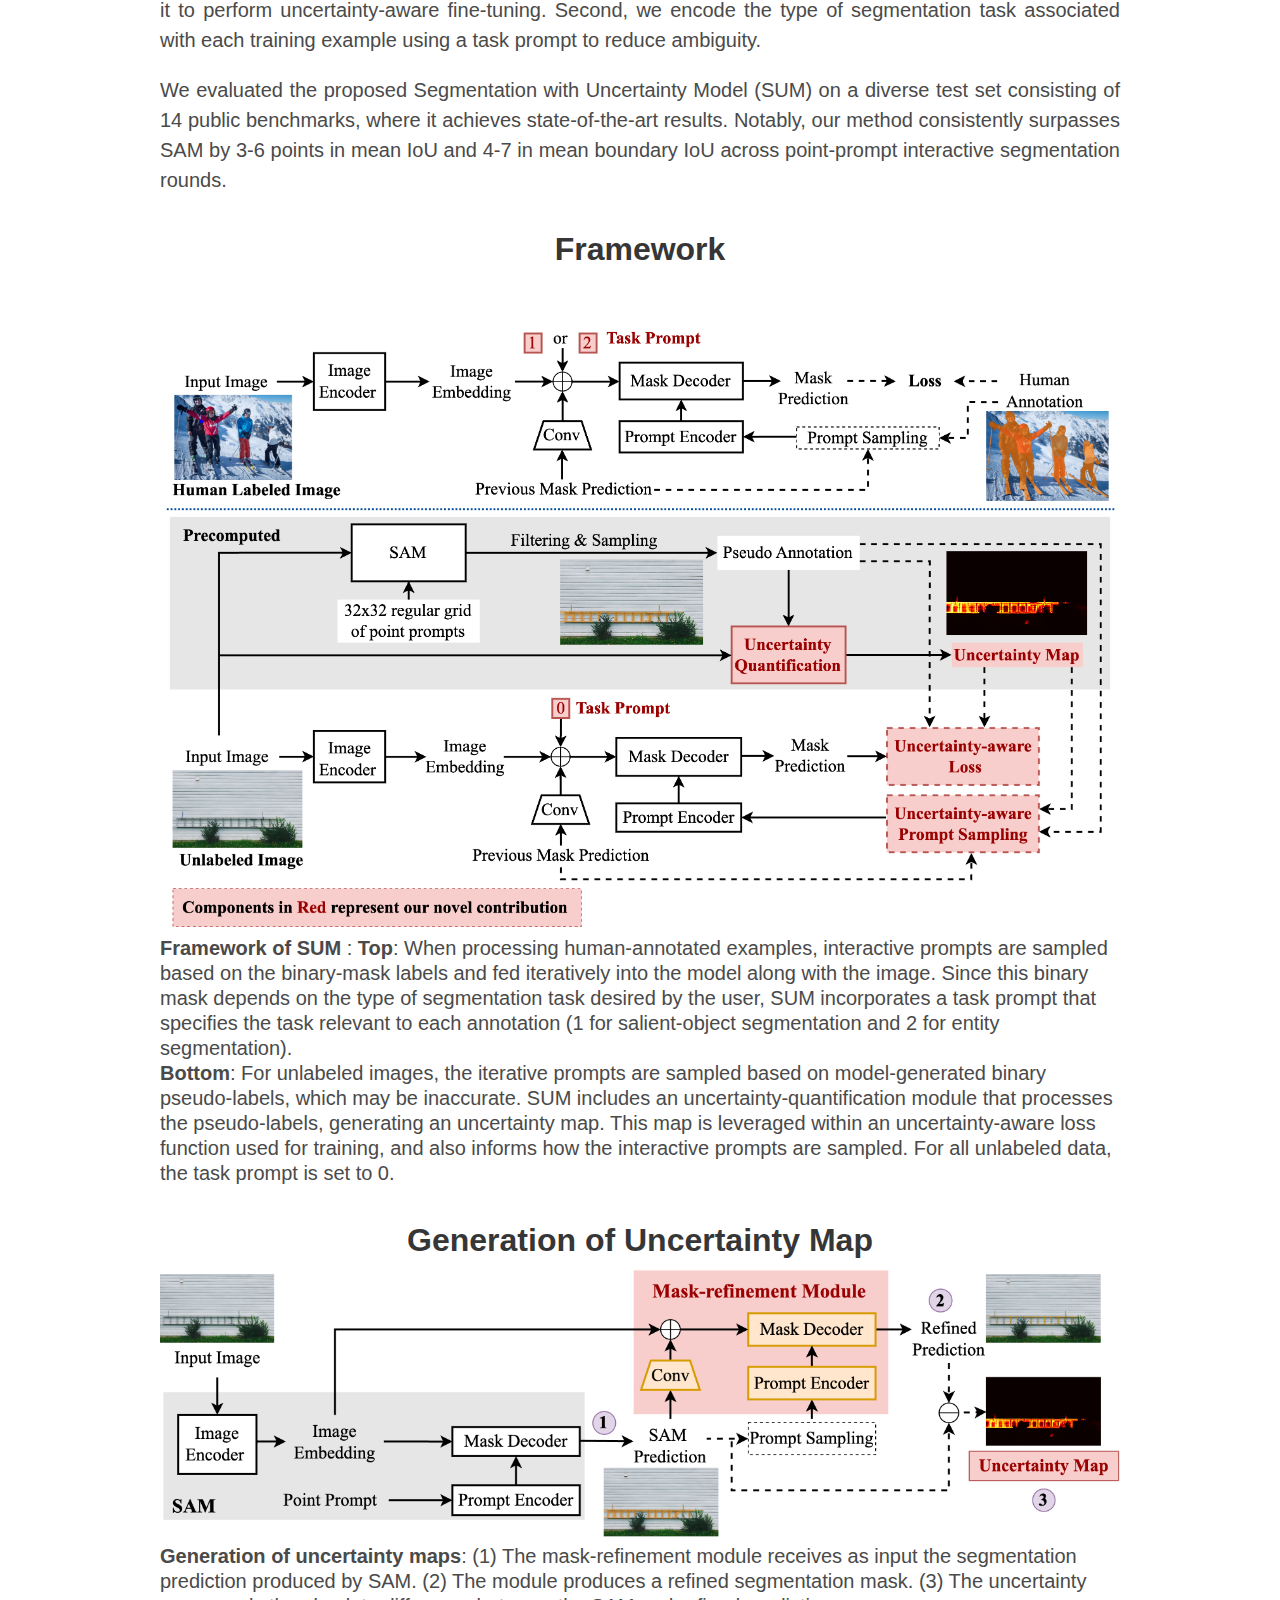
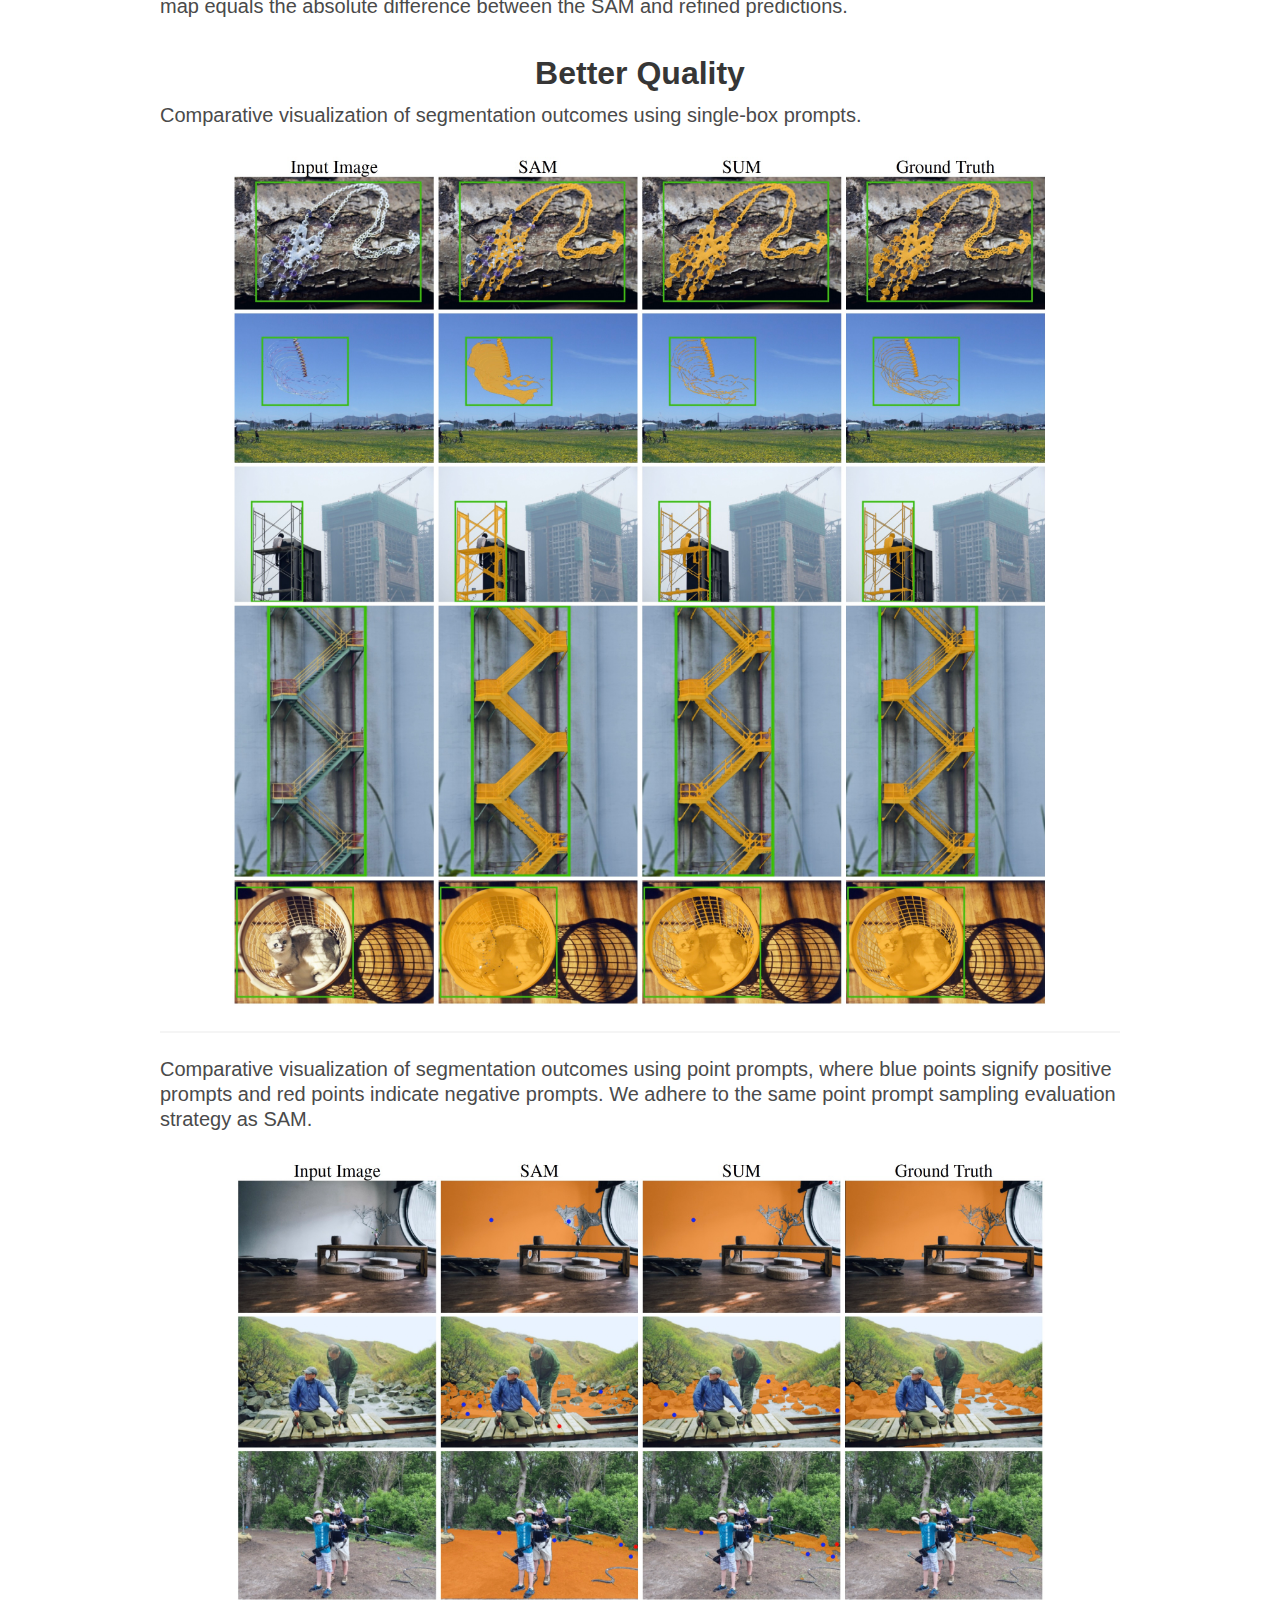
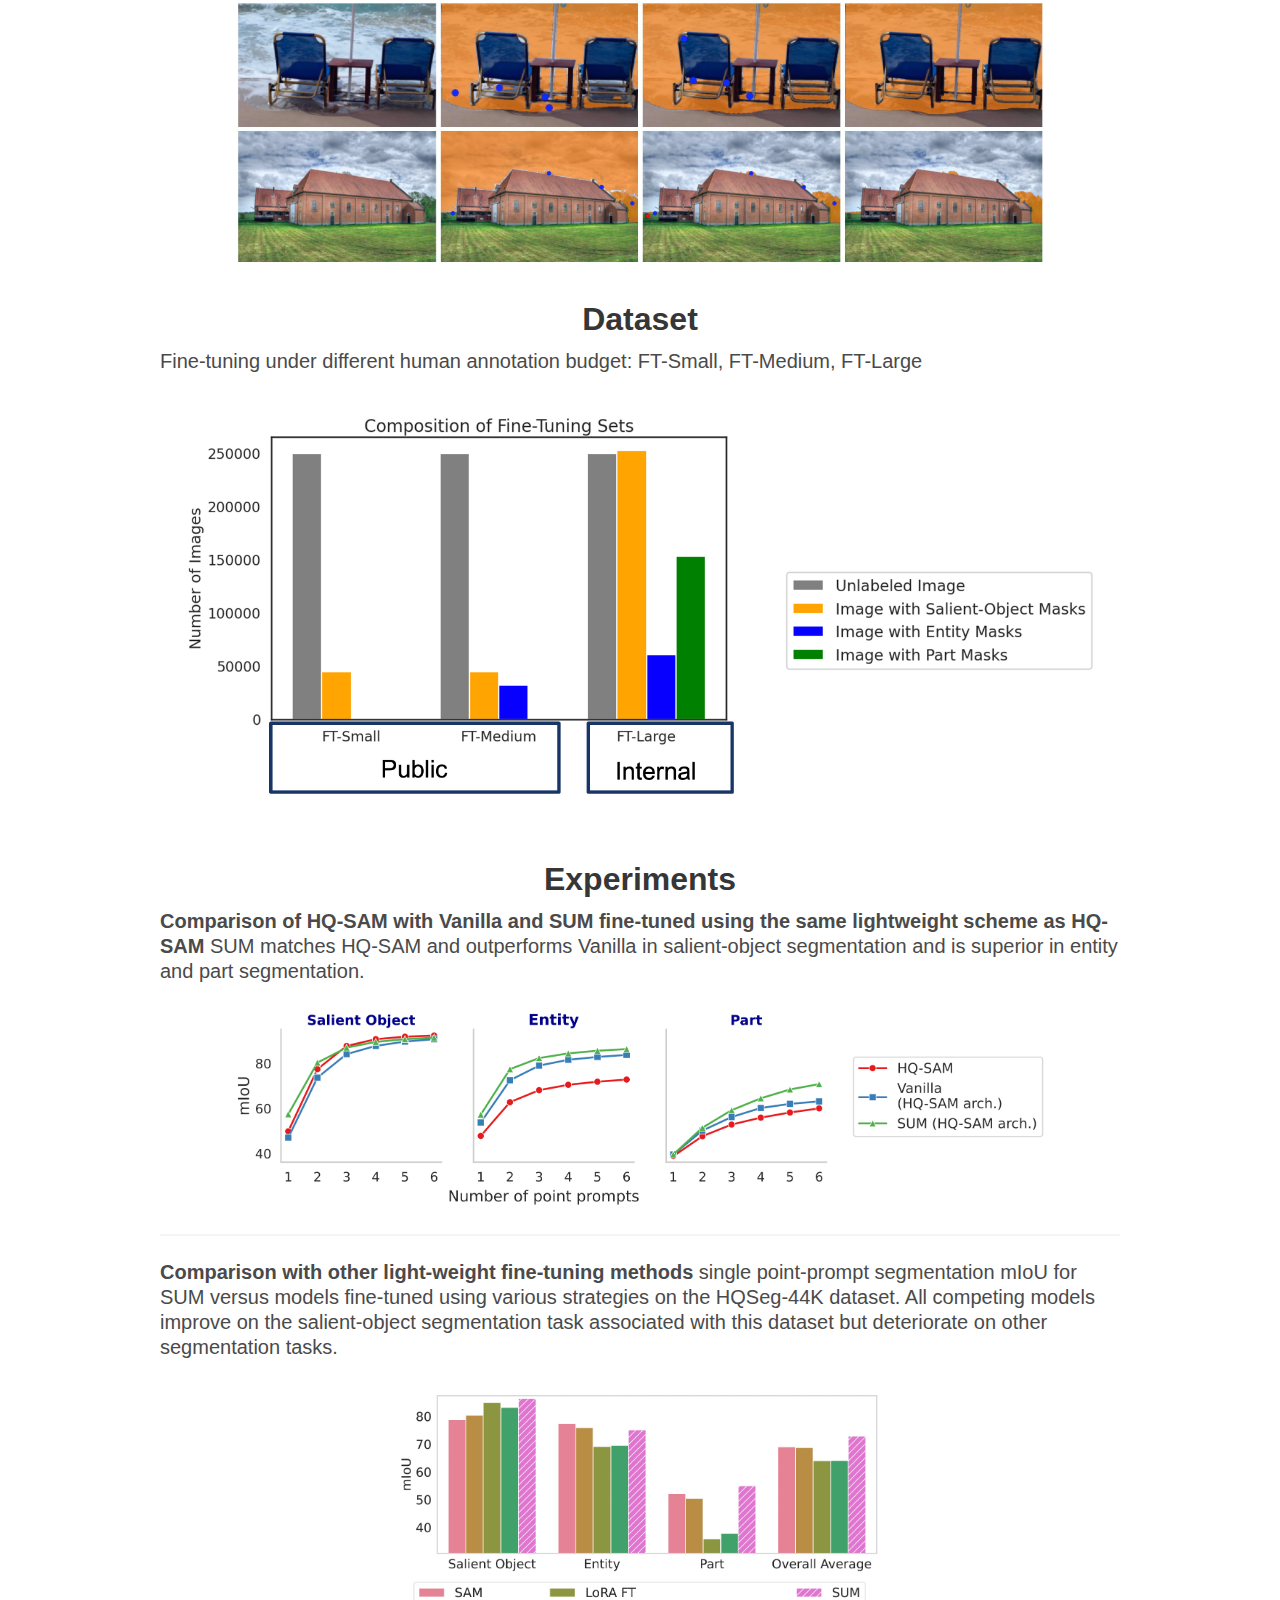
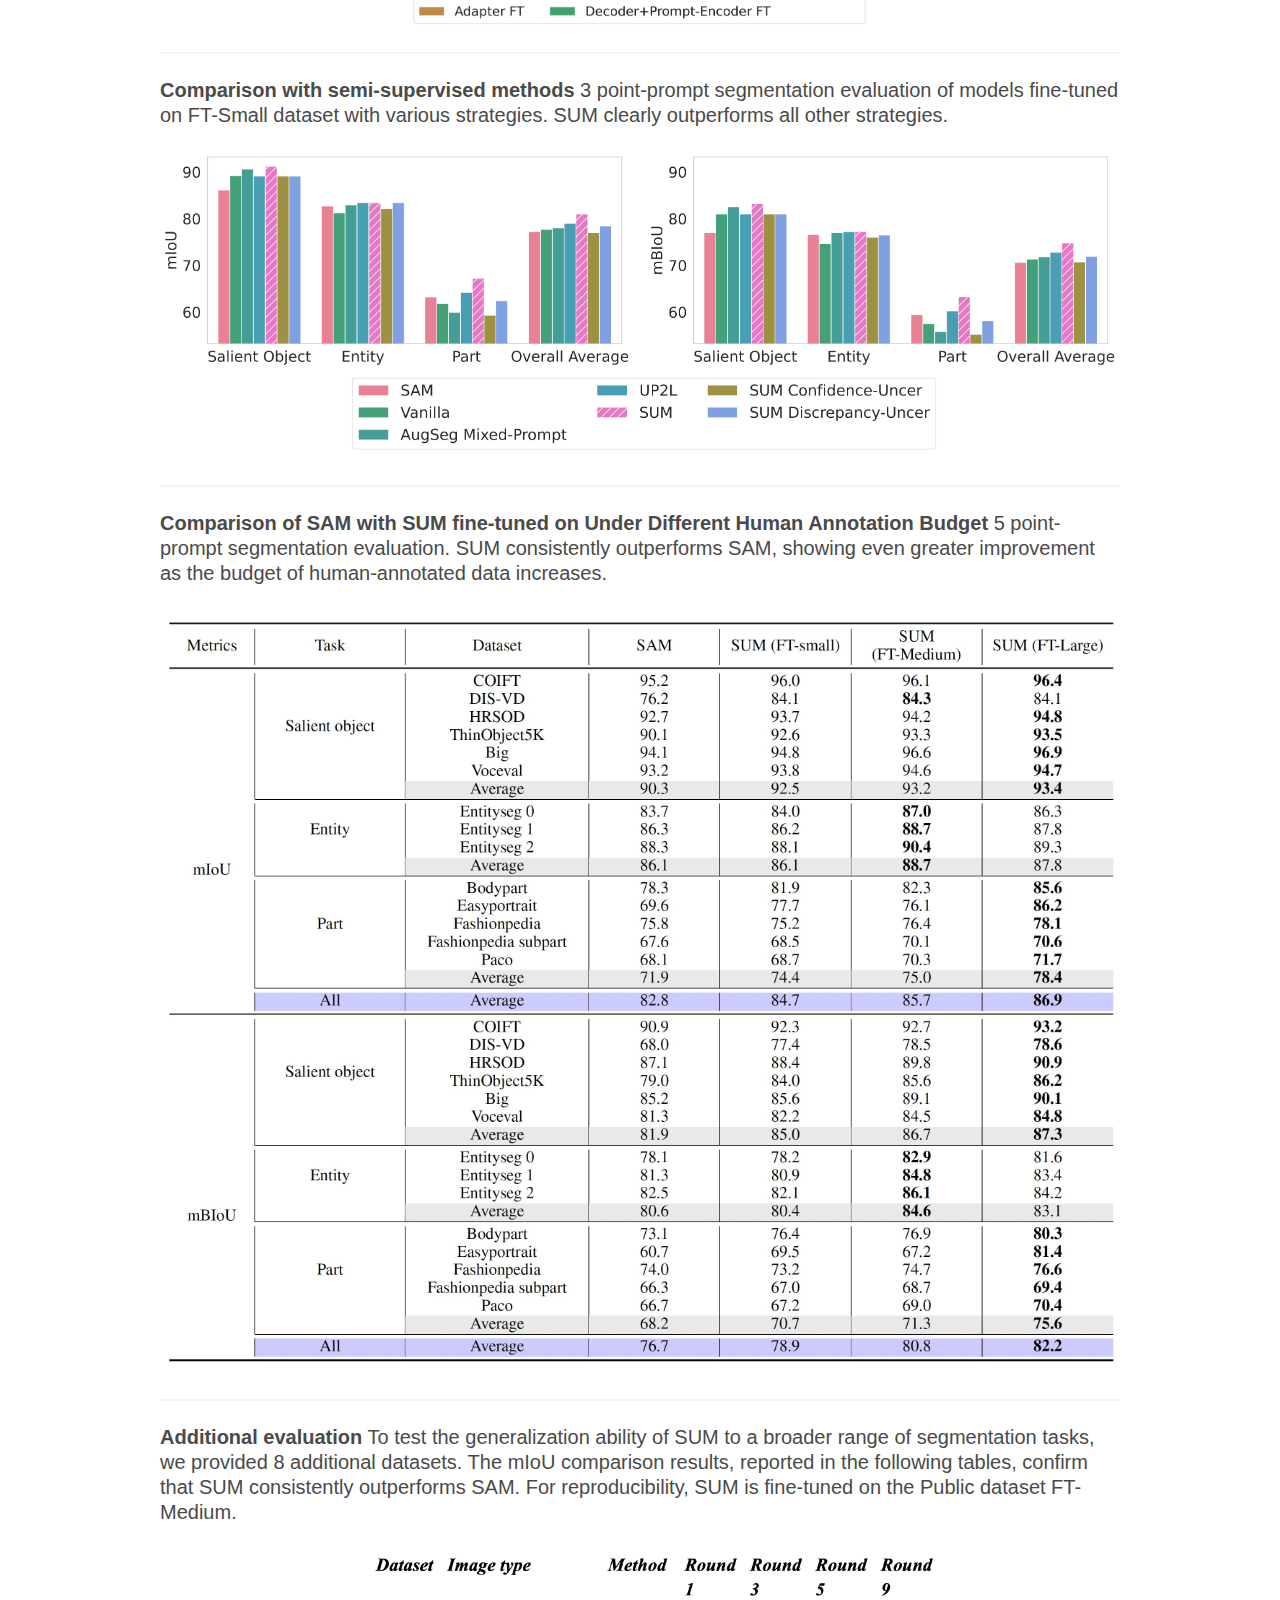
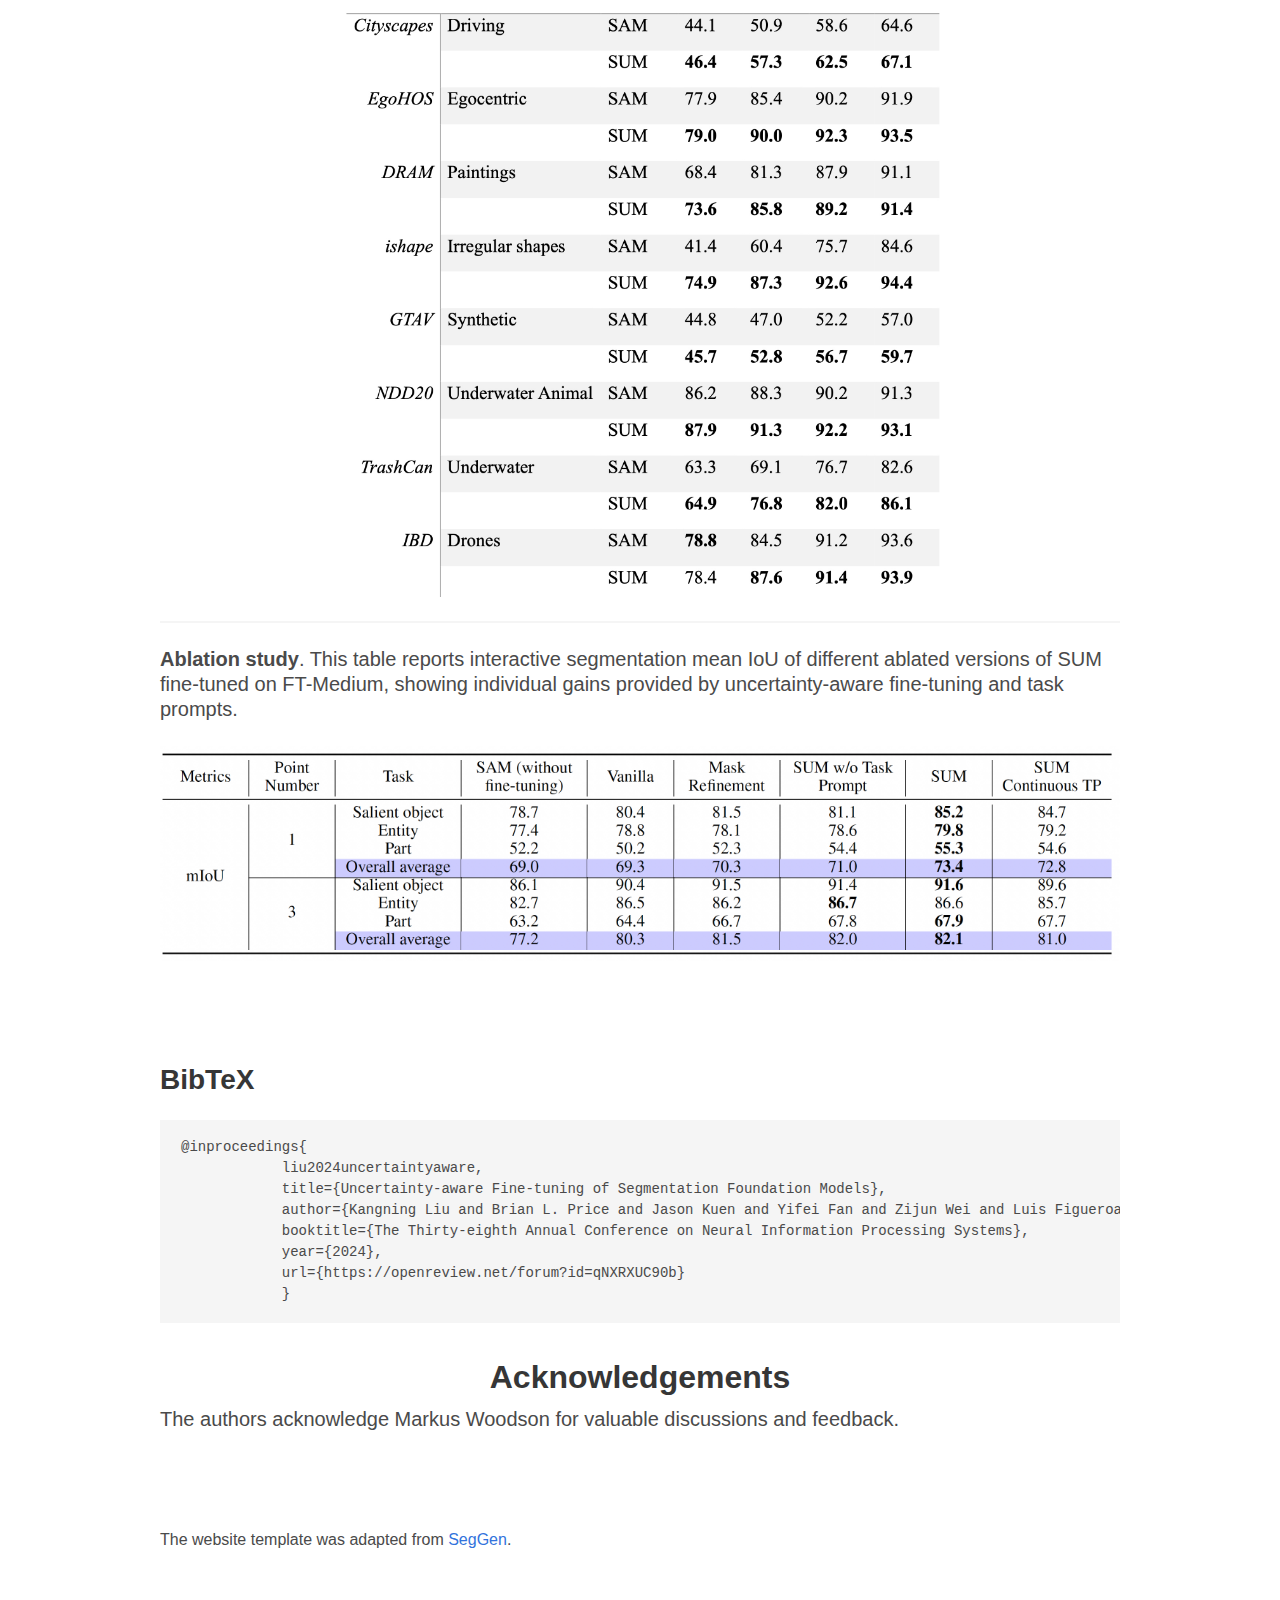
==== commit 9328efd3: "update the bibtex" ====
--- a/SUM_website/index.html
+++ b/SUM_website/index.html
@@ -922,6 +922,21 @@
 <!--  </div>-->
 <!--</section>-->
 
+<section class="section" id="BibTeX">
+    <div class="container content is-max-desktop">
+        <h2 class="title">BibTeX</h2>
+        <pre><code>@inproceedings{
+            liu2024uncertaintyaware,
+            title={Uncertainty-aware Fine-tuning of Segmentation Foundation Models},
+            author={Kangning Liu and Brian L. Price and Jason Kuen and Yifei Fan and Zijun Wei and Luis Figueroa and Krzysztof J. Geras and Carlos Fernandez-Granda},
+            booktitle={The Thirty-eighth Annual Conference on Neural Information Processing Systems},
+            year={2024},
+            url={https://openreview.net/forum?id=qNXRXUC90b}
+            }
+</code></pre>
+    </div>
+</section>
+
 <section class="hero teaser">
     <div class="hero-body">
         <div class="container is-max-desktop">
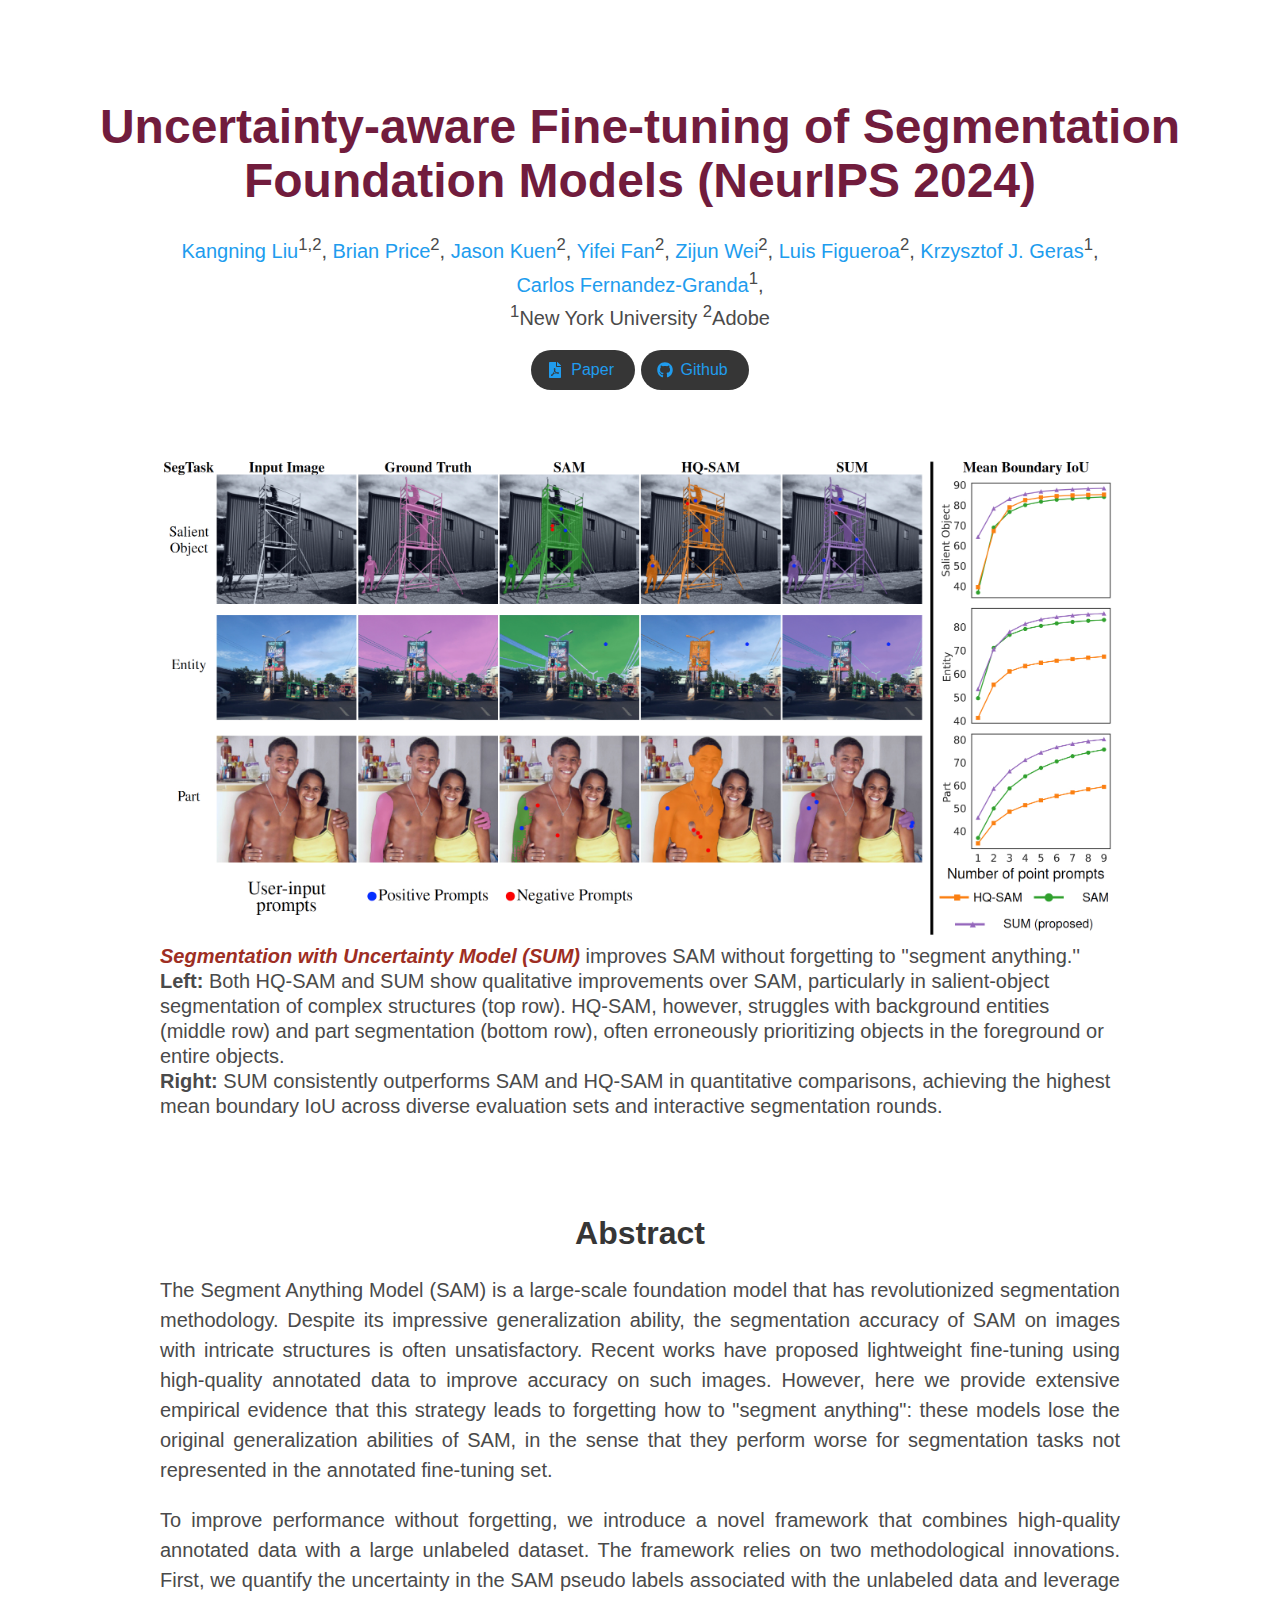
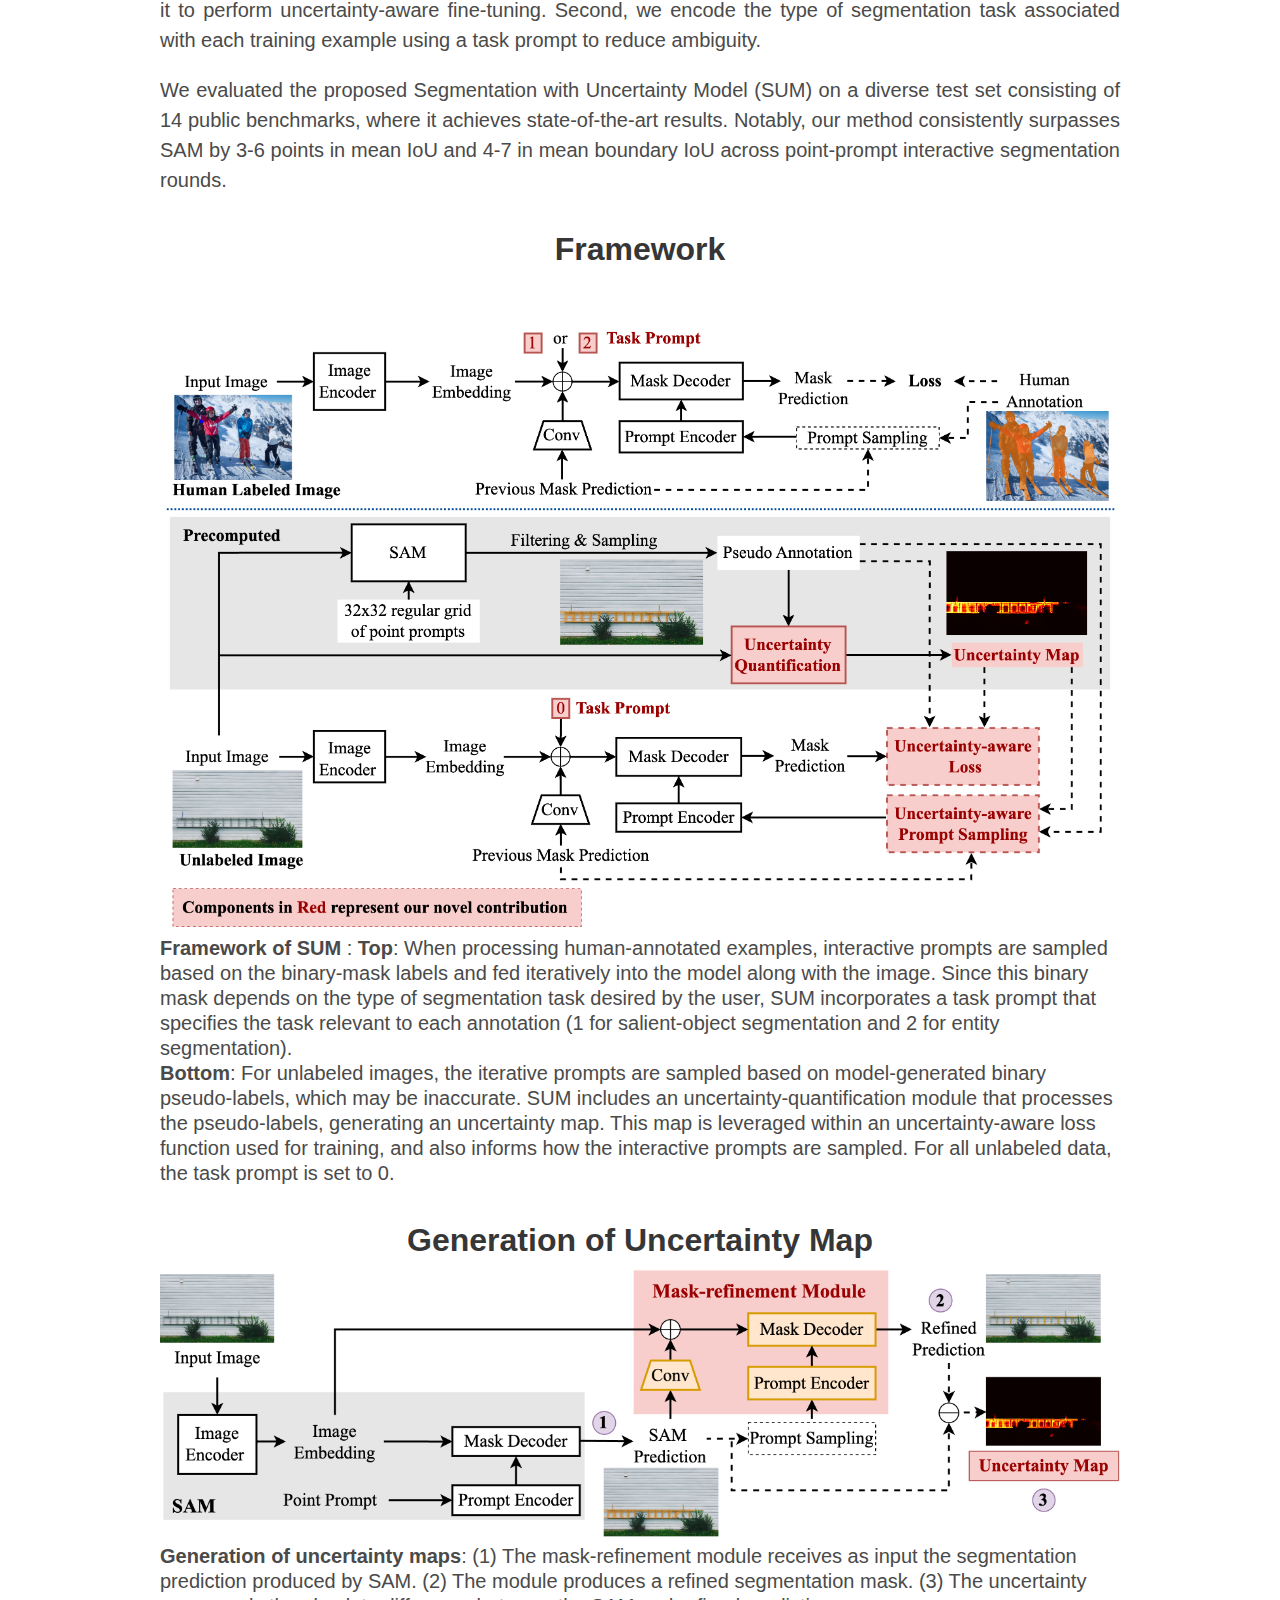
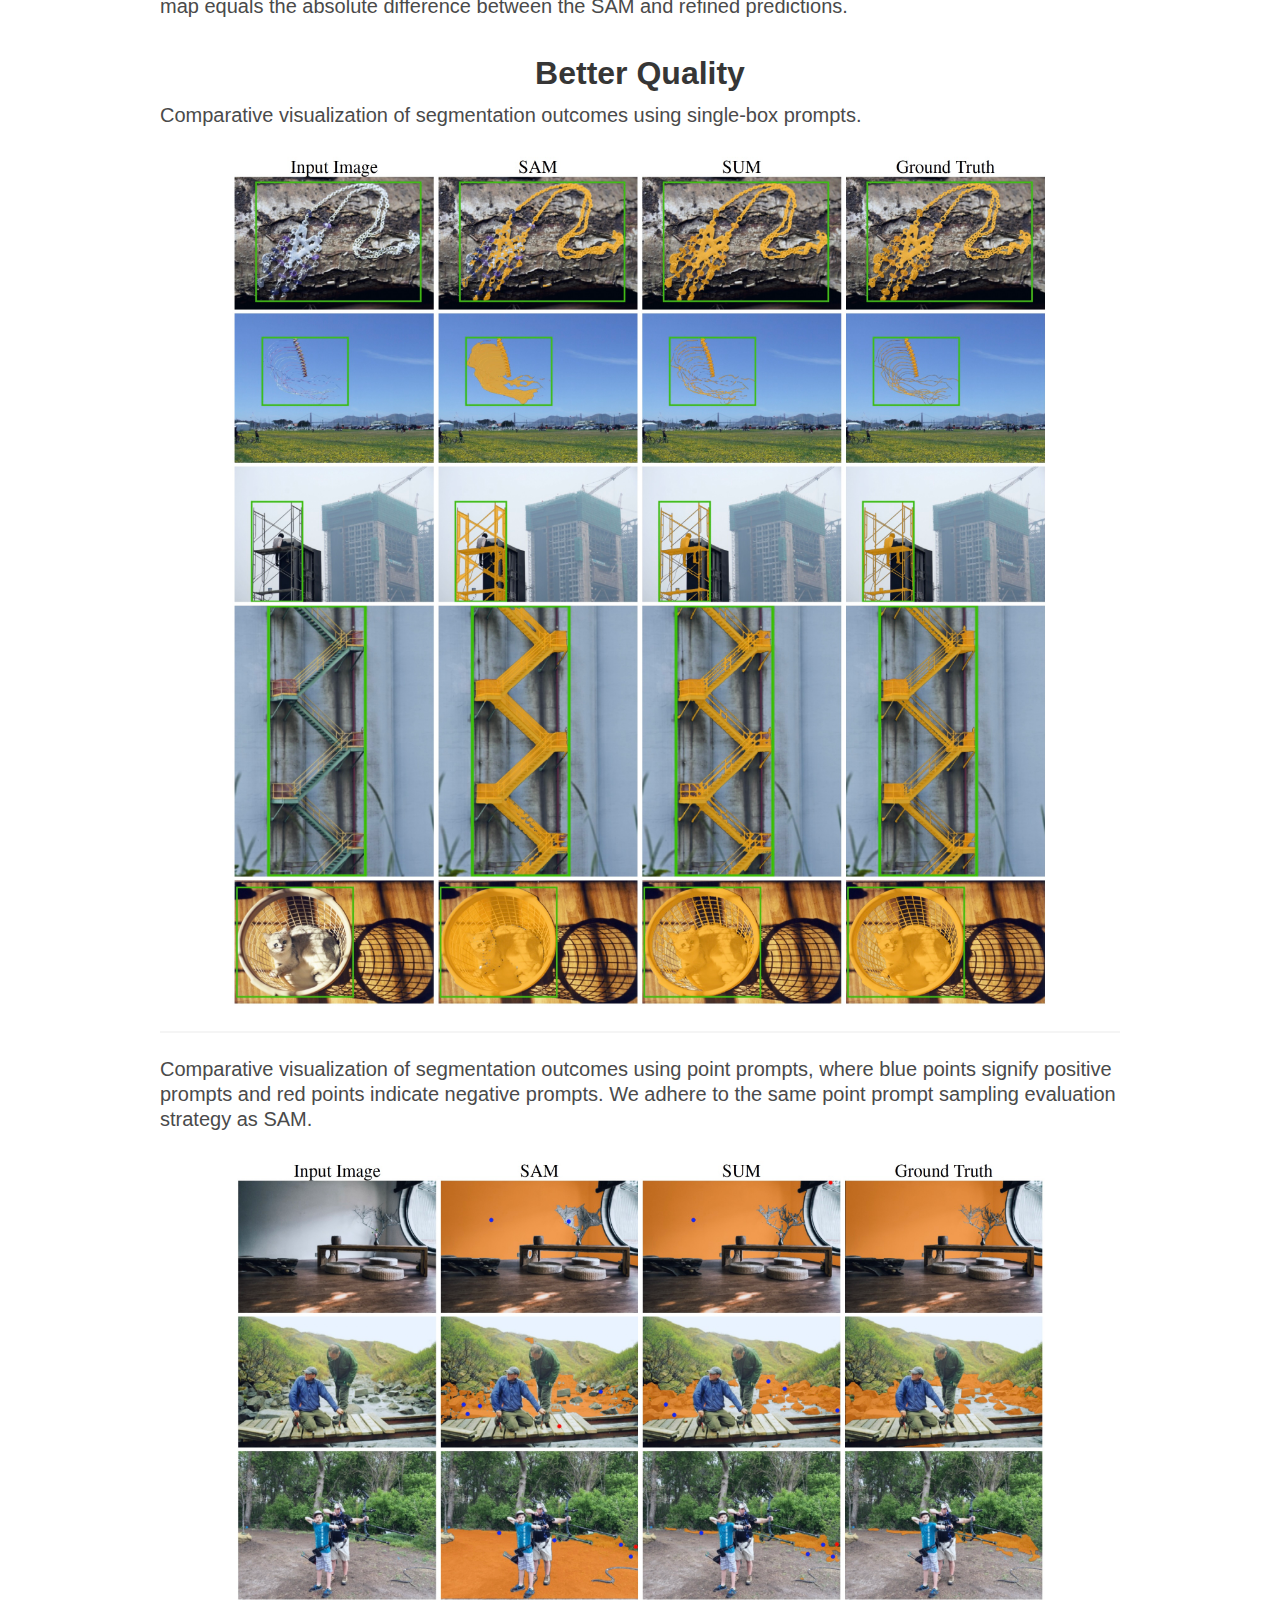
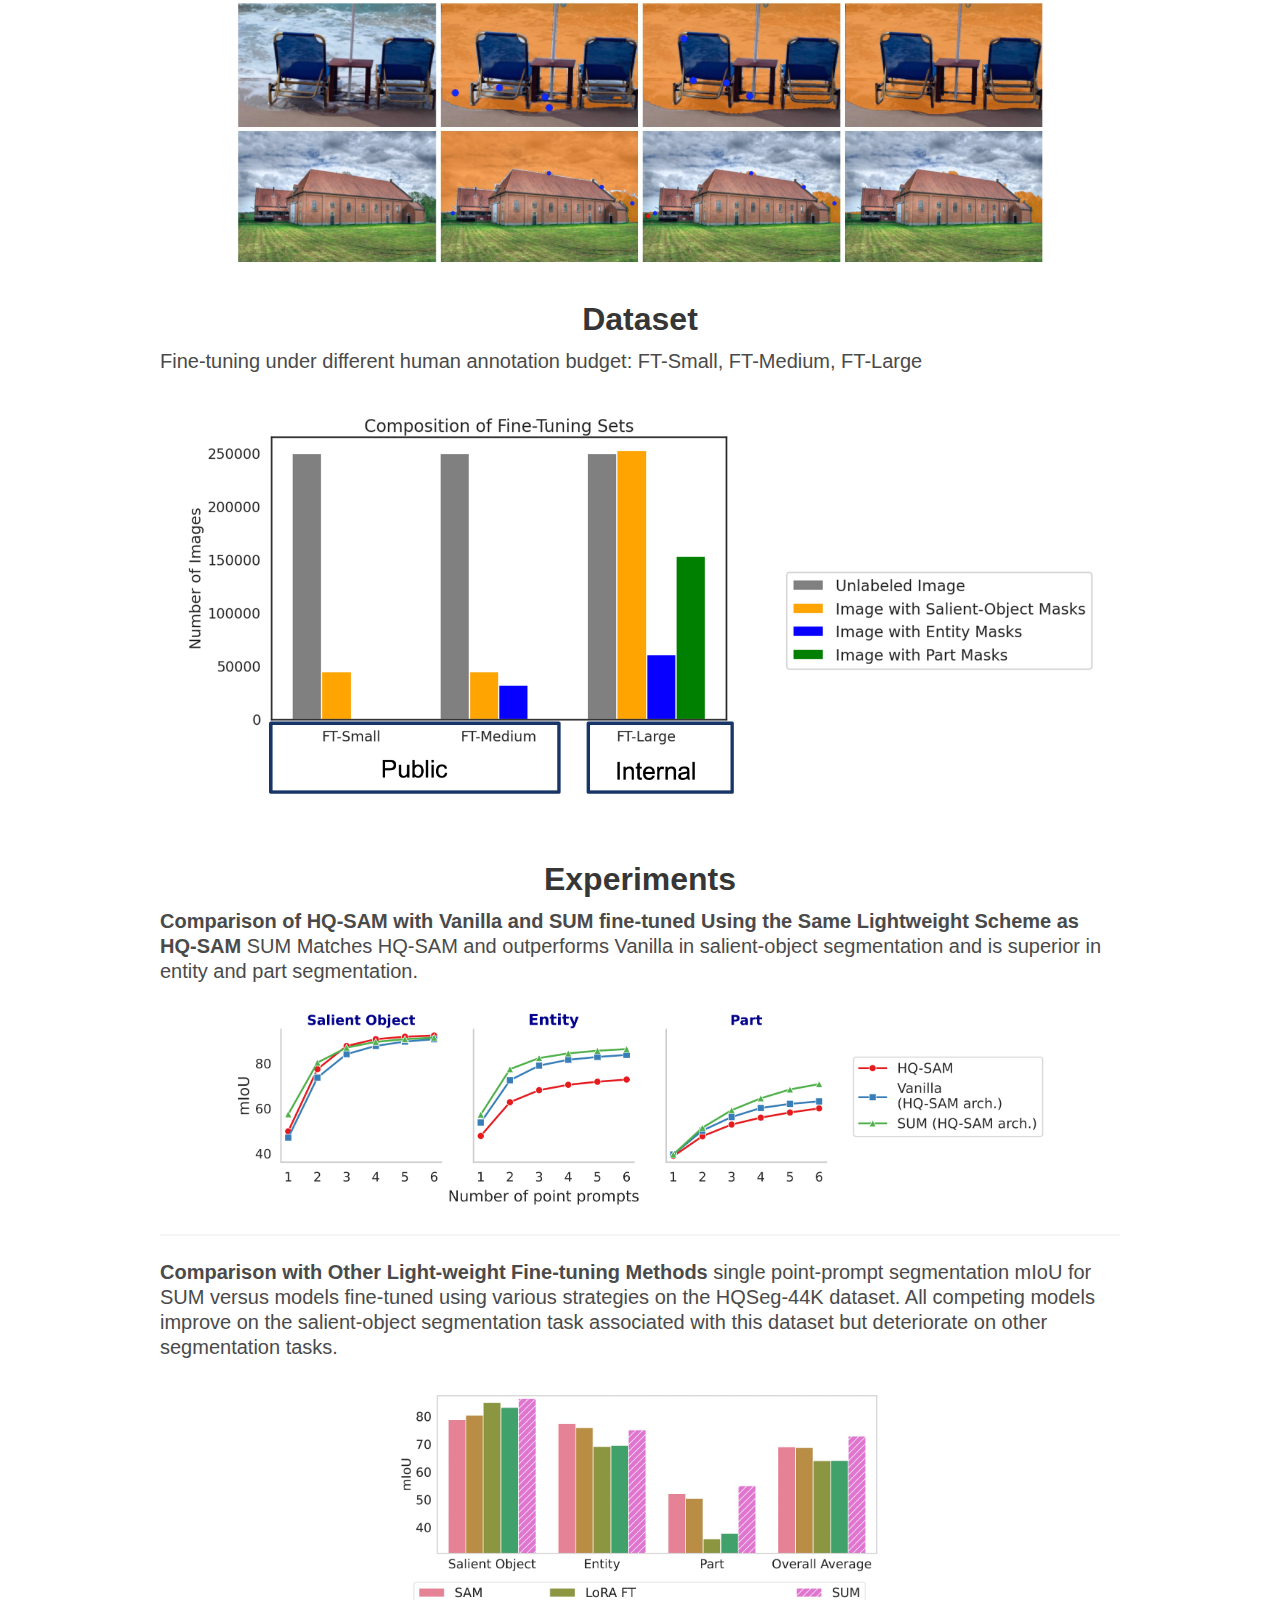
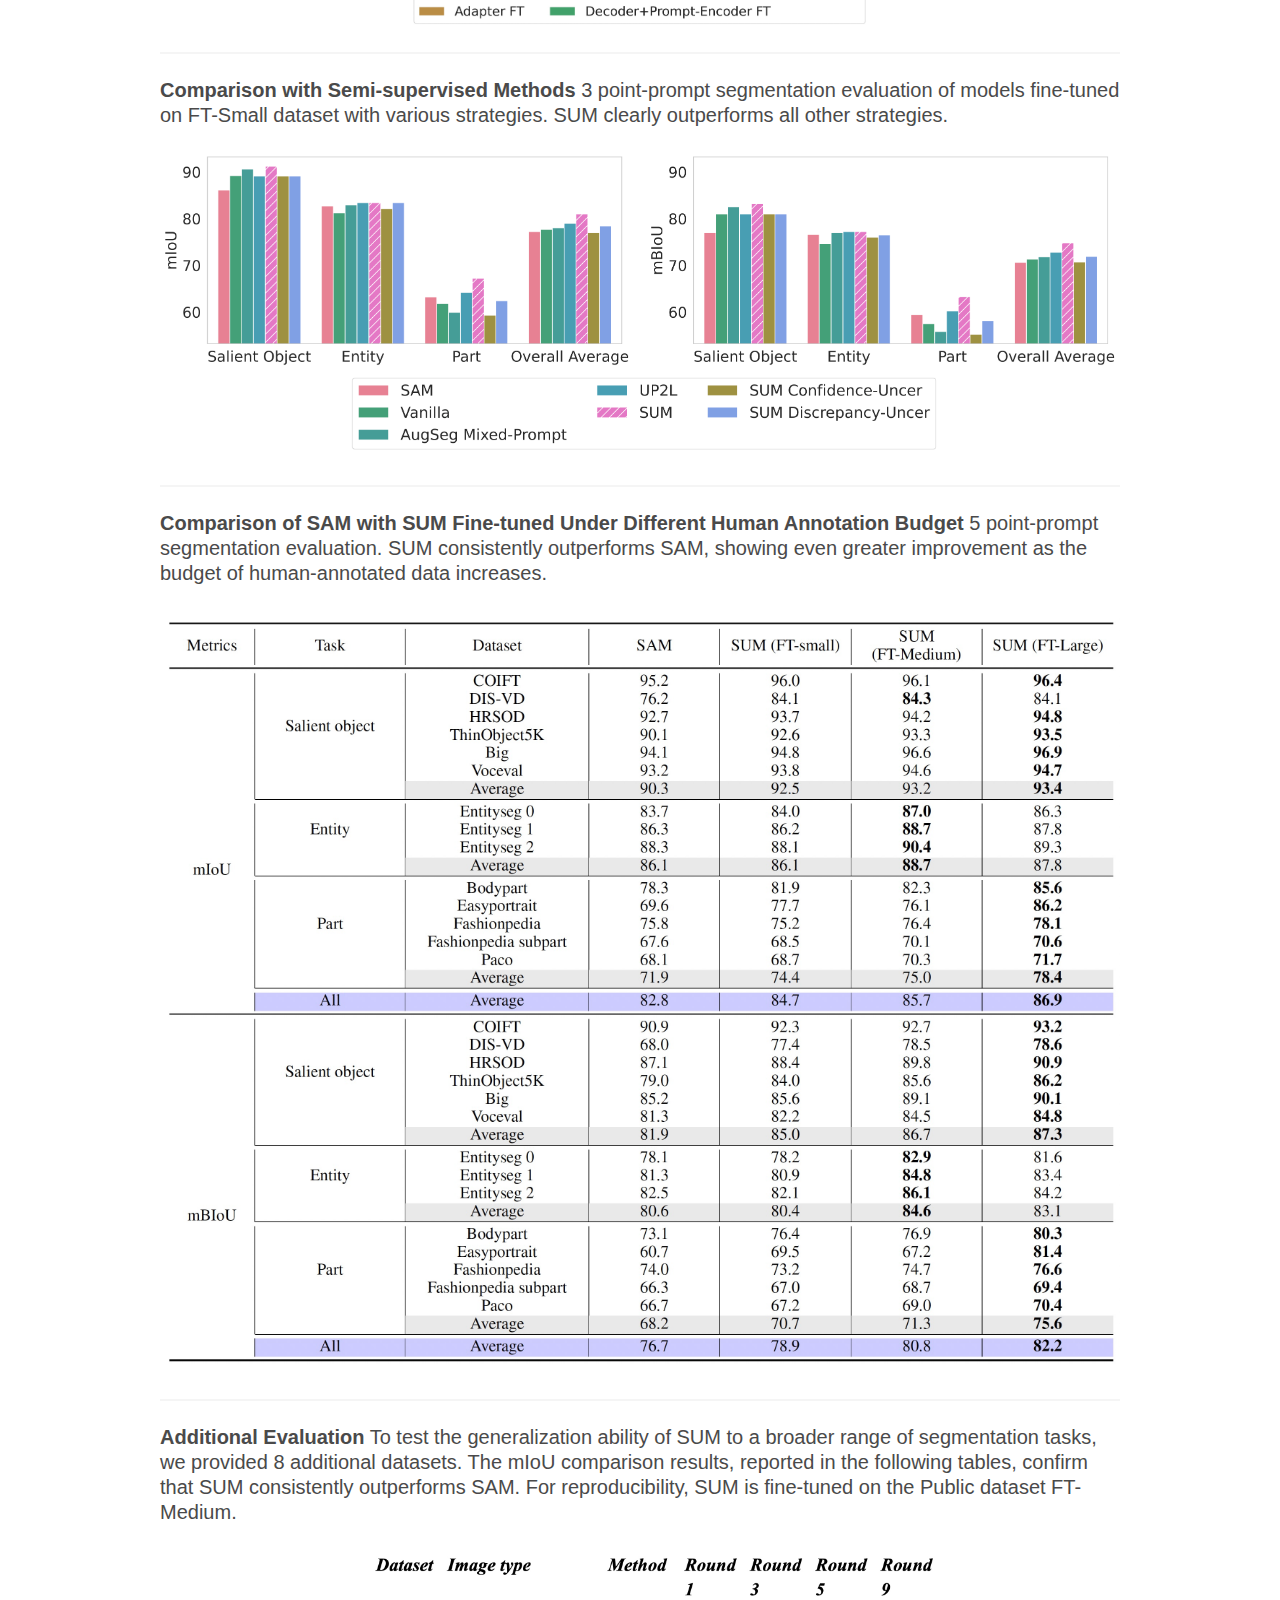
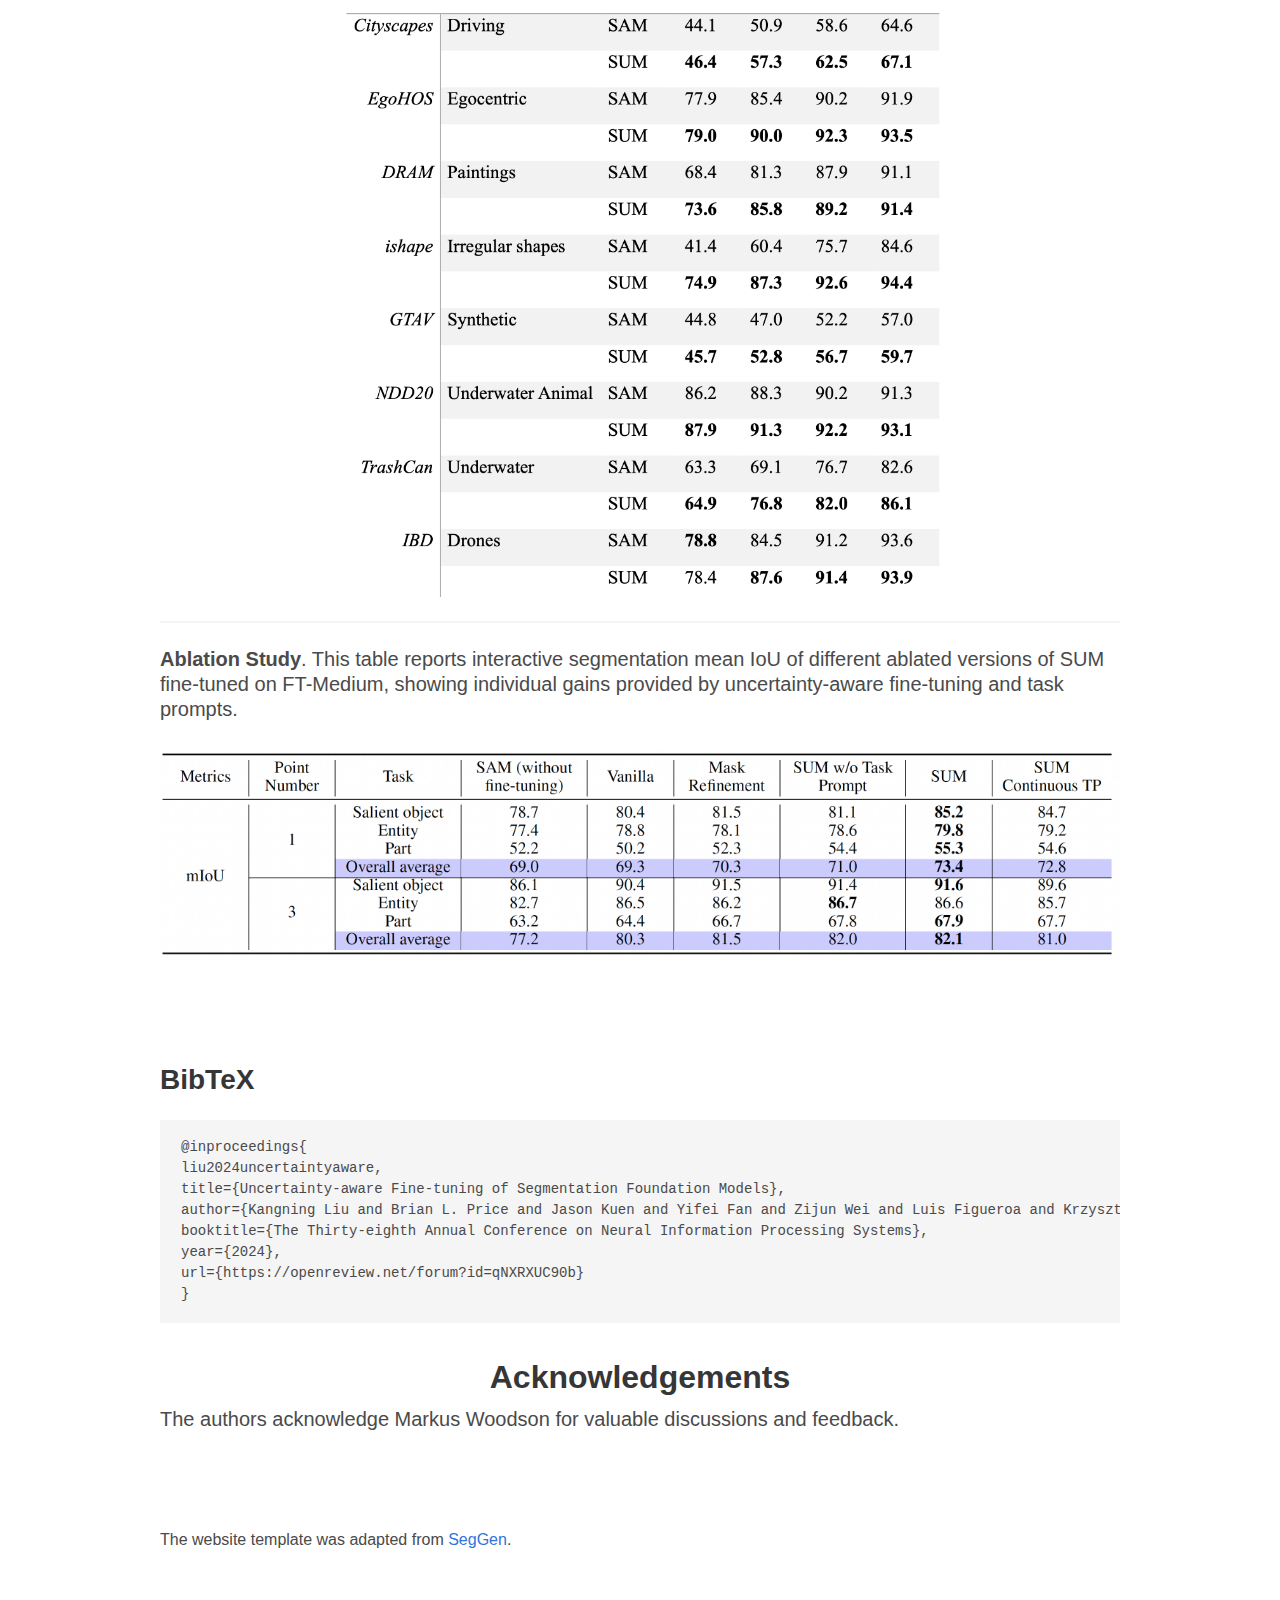
==== commit 63904d37: "uppdate" ====
--- a/SUM_website/index.html
+++ b/SUM_website/index.html
@@ -834,8 +834,8 @@
 
             <div class="block">
                 <h2 class="subtitle has-text">
-                    <b> Comparison of HQ-SAM with Vanilla and SUM fine-tuned using the same lightweight
-                        scheme as HQ-SAM</b> SUM matches HQ-SAM and outperforms Vanilla in salient-object segmentation
+                    <b> Comparison of HQ-SAM with Vanilla and SUM fine-tuned Using the Same Lightweight
+                        Scheme as HQ-SAM</b> SUM Matches HQ-SAM and outperforms Vanilla in salient-object segmentation
                     and is superior in entity and part segmentation.
                 </h2>
                 <div style="display: grid; place-items: center;">
@@ -846,7 +846,7 @@
 
             <div class="block">
                 <h2 class="subtitle has-text">
-                    <b> Comparison with other light-weight fine-tuning methods</b> single point-prompt segmentation mIoU
+                    <b> Comparison with Other Light-weight Fine-tuning Methods</b> single point-prompt segmentation mIoU
                     for SUM versus models
                     fine-tuned using various strategies on the HQSeg-44K dataset. All competing models improve on the
                     salient-object segmentation task associated with this dataset but deteriorate on other segmentation
@@ -859,7 +859,7 @@
             <hr>
             <div class="block">
                 <h2 class="subtitle has-text">
-                    <b>Comparison with semi-supervised methods</b> 3 point-prompt segmentation evaluation of models
+                    <b>Comparison with Semi-supervised Methods</b> 3 point-prompt segmentation evaluation of models
                     fine-tuned on FT-Small dataset with various strategies. SUM clearly outperforms all other
                     strategies.
                 </h2>
@@ -871,7 +871,7 @@
 
             <div class="block">
                 <h2 class="subtitle has-text">
-                    <b> Comparison of SAM with SUM fine-tuned on Under Different Human Annotation Budget</b> 5
+                    <b> Comparison of SAM with SUM Fine-tuned Under Different Human Annotation Budget</b> 5
                     point-prompt
                     segmentation evaluation. SUM consistently outperforms SAM, showing even greater improvement as the
                     budget of human-annotated data increases.
@@ -883,7 +883,7 @@
 
             <div class="block">
                 <h2 class="subtitle has-text">
-                    <b> Additional evaluation</b> To test the generalization ability of SUM to a broader range of
+                    <b> Additional Evaluation</b> To test the generalization ability of SUM to a broader range of
                     segmentation tasks, we provided 8 additional datasets.
                     The mIoU comparison results, reported in the following tables, confirm that SUM consistently
                     outperforms
@@ -898,7 +898,7 @@
 
             <div class="block">
                 <h2 class="subtitle has-text">
-                    <b>Ablation study</b>. This table reports interactive segmentation mean IoU of different ablated
+                    <b>Ablation Study</b>. This table reports interactive segmentation mean IoU of different ablated
                     versions of SUM fine-tuned on FT-Medium, showing individual gains provided by uncertainty-aware
                     fine-tuning and task prompts.
                 </h2>
@@ -909,6 +909,21 @@
     <!--    </div>-->
 </section>
 
+
+<section class="section" id="BibTeX">
+    <div class="container content is-max-desktop">
+        <h2 class="title">BibTeX</h2>
+        <pre><code>@inproceedings{
+liu2024uncertaintyaware,
+title={Uncertainty-aware Fine-tuning of Segmentation Foundation Models},
+author={Kangning Liu and Brian L. Price and Jason Kuen and Yifei Fan and Zijun Wei and Luis Figueroa and Krzysztof J. Geras and Carlos Fernandez-Granda},
+booktitle={The Thirty-eighth Annual Conference on Neural Information Processing Systems},
+year={2024},
+url={https://openreview.net/forum?id=qNXRXUC90b}
+}
+</code></pre>
+    </div>
+</section>
 
 <!--<section class="section" id="BibTeX">-->
 <!--  <div class="container content is-max-desktop">-->
@@ -922,21 +937,6 @@
 <!--  </div>-->
 <!--</section>-->
 
-<section class="section" id="BibTeX">
-    <div class="container content is-max-desktop">
-        <h2 class="title">BibTeX</h2>
-        <pre><code>@inproceedings{
-            liu2024uncertaintyaware,
-            title={Uncertainty-aware Fine-tuning of Segmentation Foundation Models},
-            author={Kangning Liu and Brian L. Price and Jason Kuen and Yifei Fan and Zijun Wei and Luis Figueroa and Krzysztof J. Geras and Carlos Fernandez-Granda},
-            booktitle={The Thirty-eighth Annual Conference on Neural Information Processing Systems},
-            year={2024},
-            url={https://openreview.net/forum?id=qNXRXUC90b}
-            }
-</code></pre>
-    </div>
-</section>
-
 <section class="hero teaser">
     <div class="hero-body">
         <div class="container is-max-desktop">
